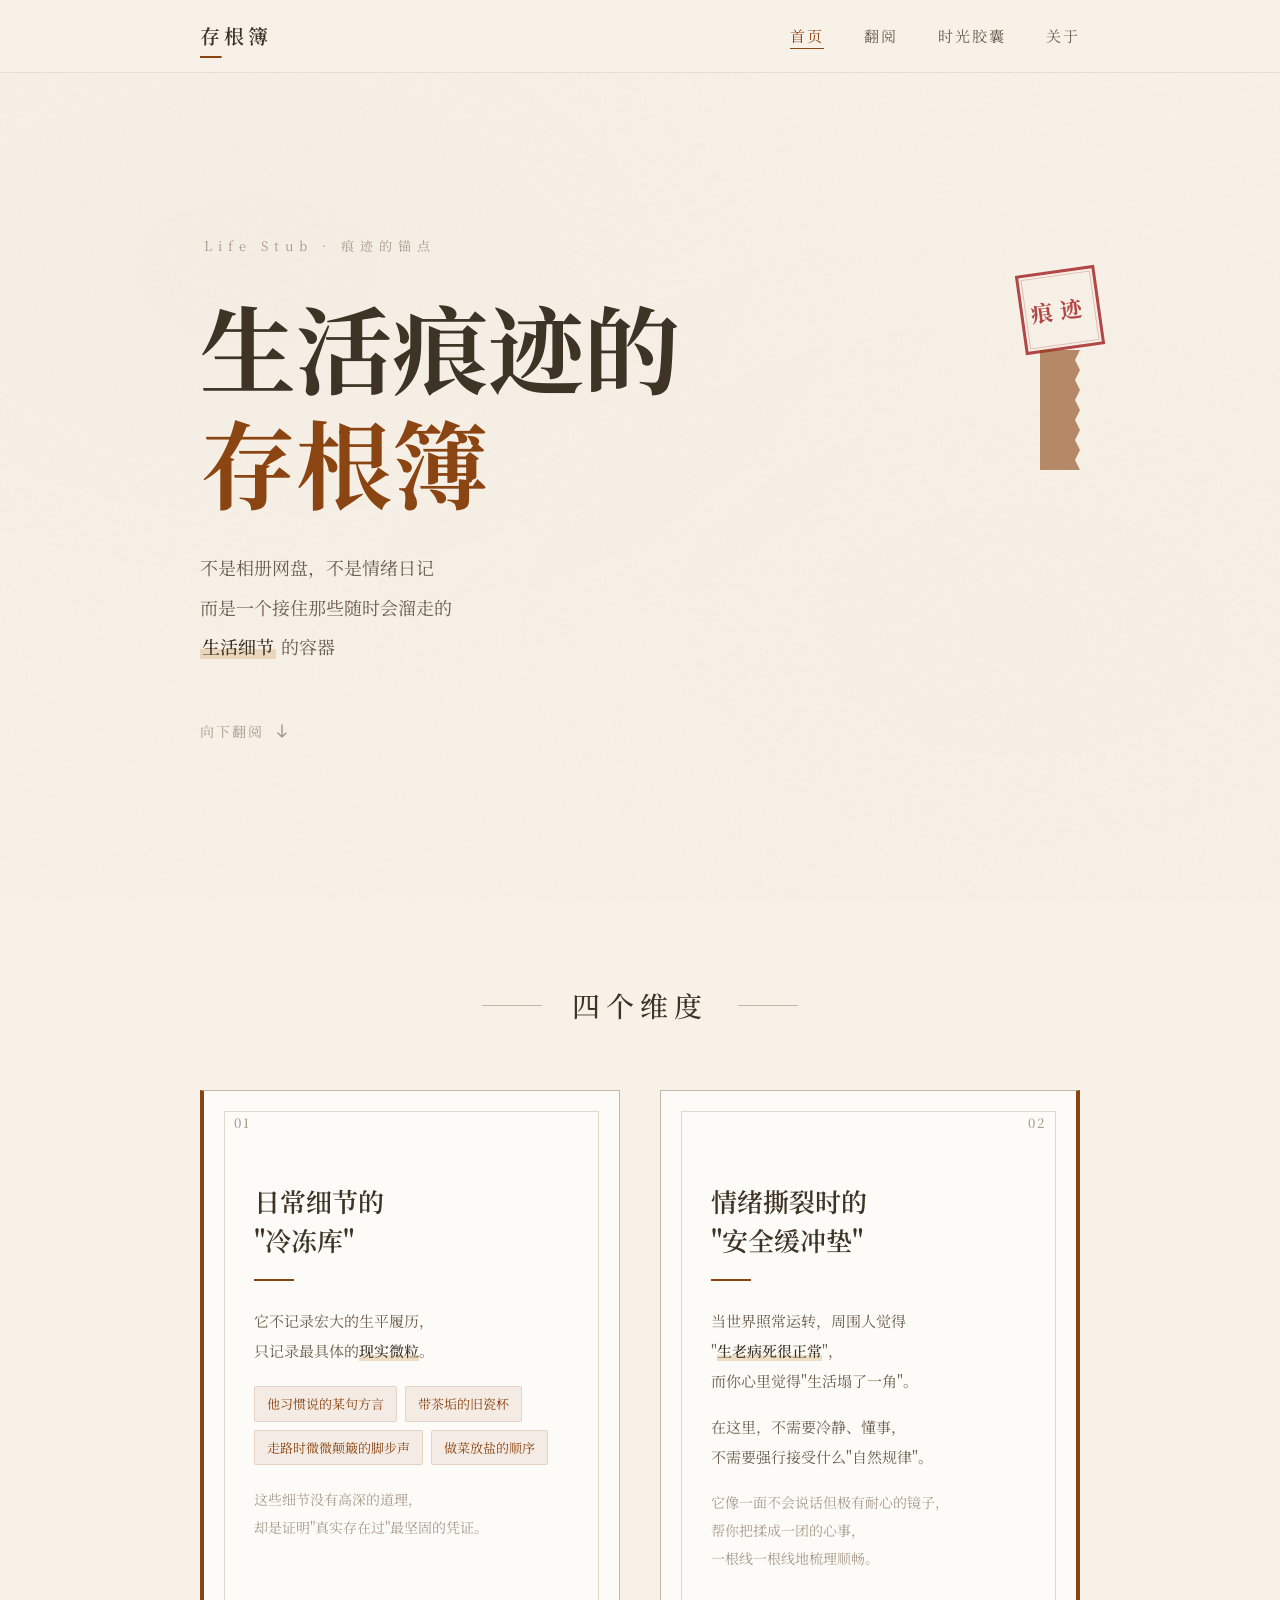
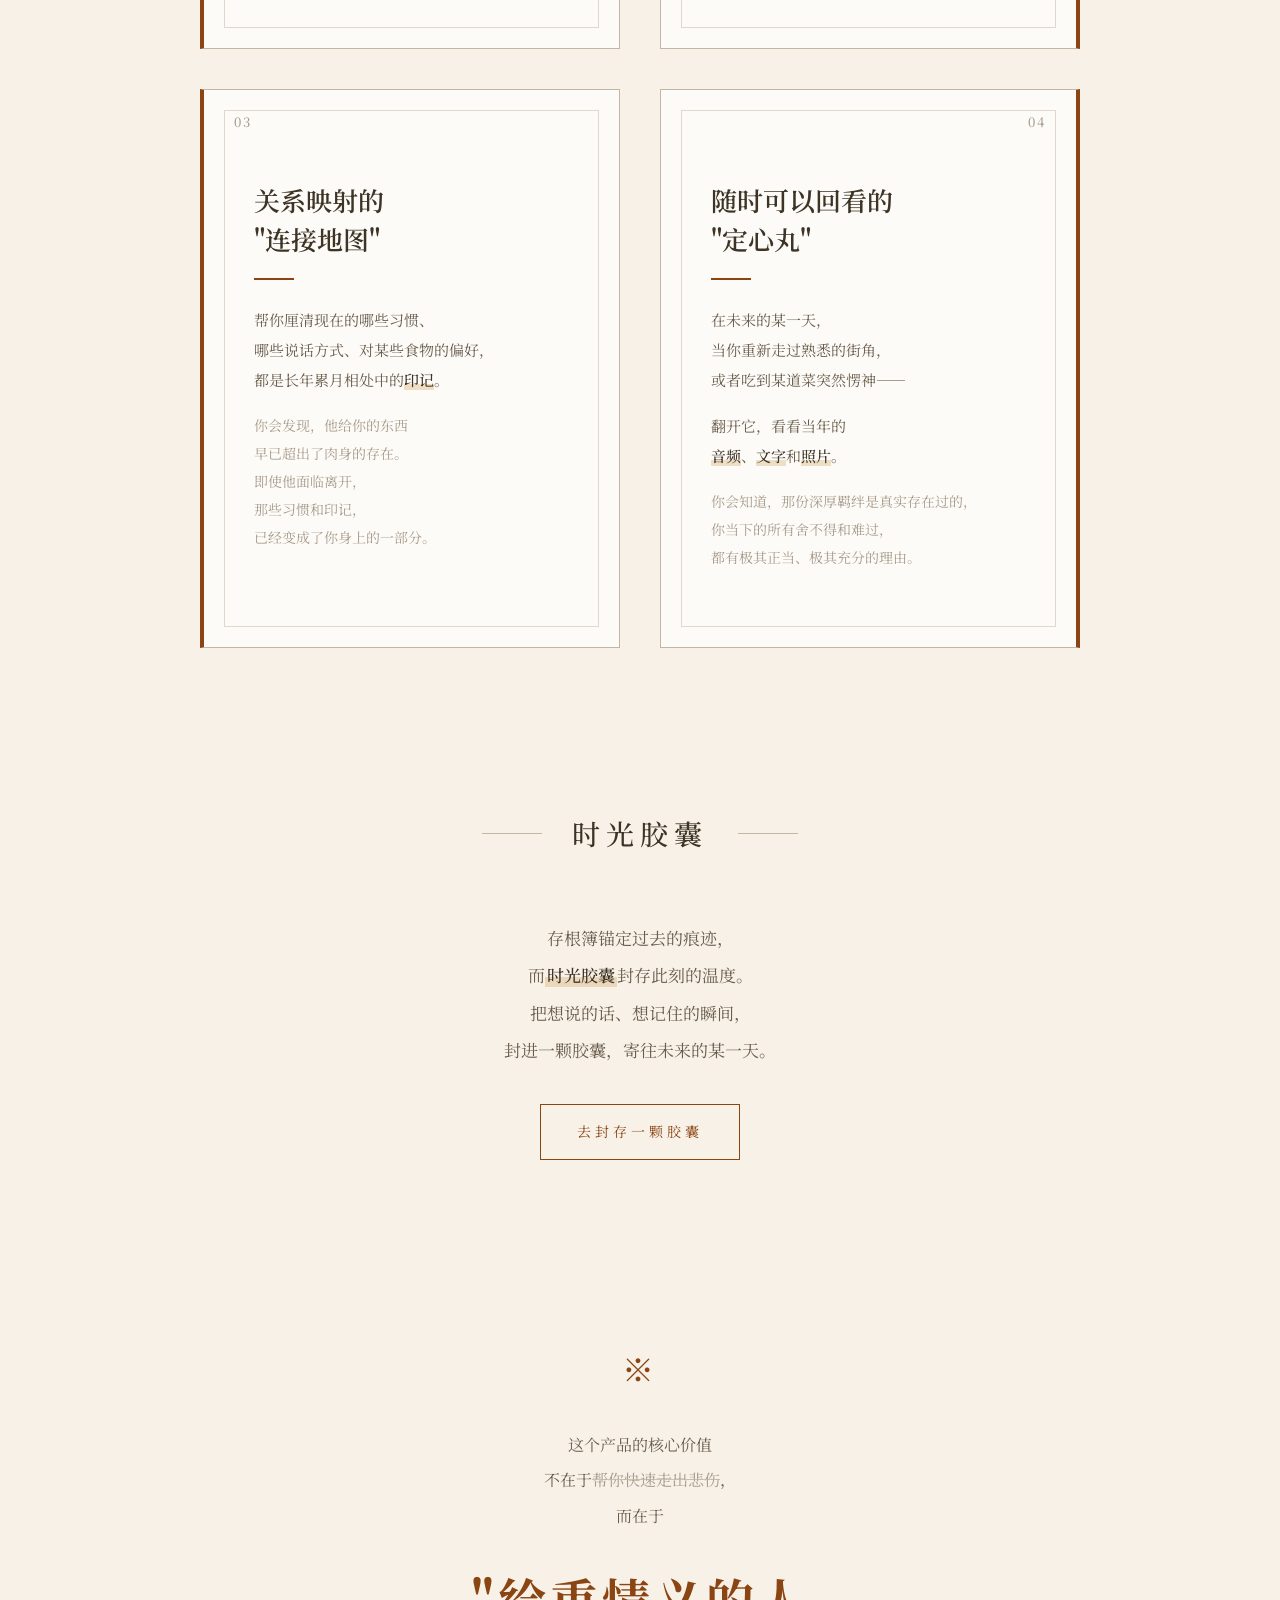
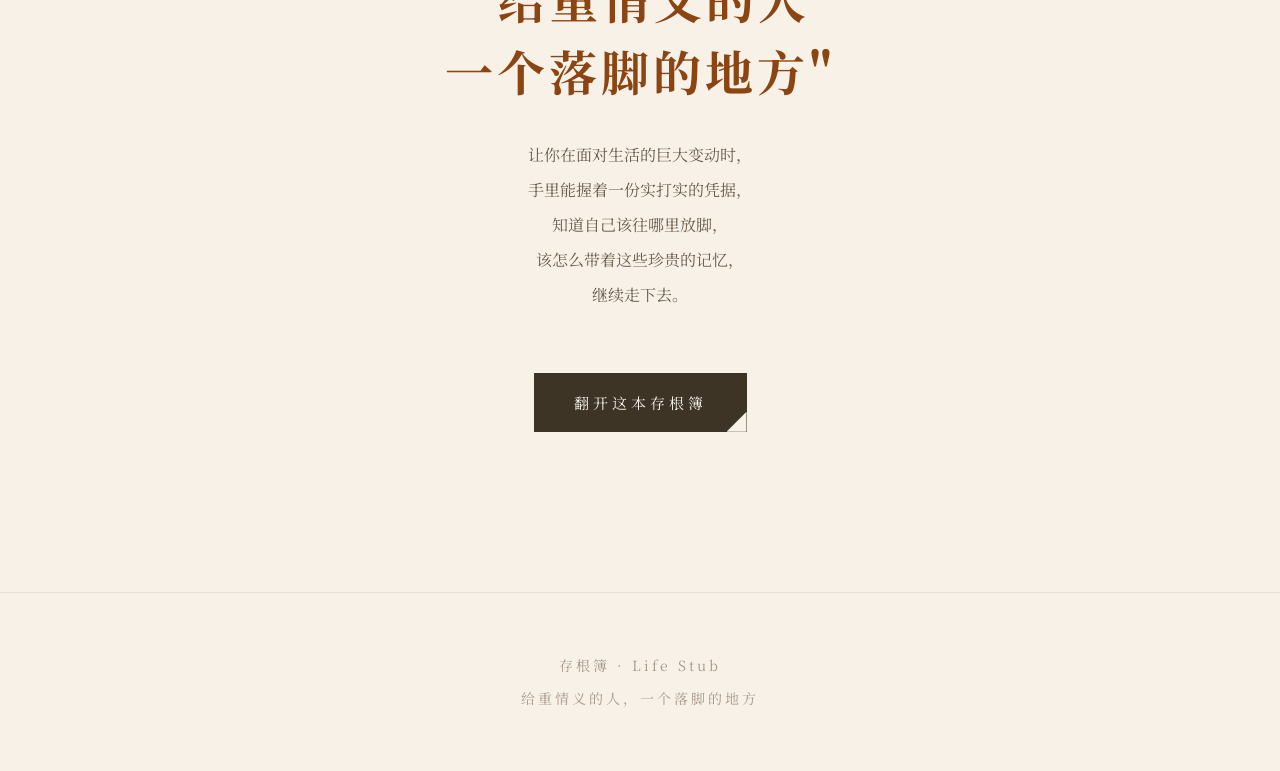
==== life-stub/index.html @ c017e2f2 "feat(v0.3): 新增时光胶囊子站 — 封存此刻，寄往未来" ====
<!DOCTYPE html>
<html lang="zh-CN">
<head>
<meta charset="UTF-8">
<meta name="viewport" content="width=device-width, initial-scale=1.0">
<title>生活存根簿 · 痕迹的锚点</title>
<link rel="stylesheet" href="style.css">
</head>
<body>
<div class="paper-texture"></div>

<nav class="nav">
  <div class="nav-inner">
    <a href="index.html" class="nav-logo">存根簿</a>
    <ul class="nav-links">
      <li><a href="index.html" class="active">首页</a></li>
      <li><a href="demo.html">翻阅</a></li>
      <li><a href="capsule/capsule.html">时光胶囊</a></li>
      <li><a href="about.html">关于</a></li>
    </ul>
  </div>
</nav>

<main class="main">
  <section class="hero">
    <div class="hero-content">
      <p class="hero-sub">Life Stub · 痕迹的锚点</p>
      <h1 class="hero-title">
        <span class="line">生活痕迹的</span>
        <span class="line accent">存根簿</span>
      </h1>
      <p class="hero-desc">
        不是相册网盘，不是情绪日记<br>
        而是一个接住那些随时会溜走的<br>
        <span class="highlight">生活细节</span> 的容器
      </p>
      <a href="#dimensions" class="hero-scroll">
        <span>向下翻阅</span>
        <svg width="20" height="20" viewBox="0 0 20 20" fill="none"><path d="M10 4v12m0 0l-4-4m4 4l4-4" stroke="currentColor" stroke-width="1.5" stroke-linecap="round" stroke-linejoin="round"/></svg>
      </a>
    </div>
    <div class="hero-decoration">
      <div class="stamp">痕迹</div>
      <div class="torn-edge"></div>
    </div>
  </section>

  <section id="dimensions" class="dimensions">
    <div class="section-header">
      <div class="section-line"></div>
      <h2 class="section-title">四个维度</h2>
      <div class="section-line"></div>
    </div>

    <div class="stub-book">
      <article class="stub-page page-left">
        <div class="page-number">01</div>
        <div class="page-content">
          <h3 class="page-title">日常细节的<br>"冷冻库"</h3>
          <div class="page-divider"></div>
          <p class="page-text">
            它不记录宏大的生平履历，<br>
            只记录最具体的<span class="underline">现实微粒</span>。
          </p>
          <div class="page-example">
            <span class="example-tag">他习惯说的某句方言</span>
            <span class="example-tag">带茶垢的旧瓷杯</span>
            <span class="example-tag">走路时微微颠簸的脚步声</span>
            <span class="example-tag">做菜放盐的顺序</span>
          </div>
          <p class="page-text small">
            这些细节没有高深的道理，<br>
            却是证明"真实存在过"最坚固的凭证。
          </p>
        </div>
      </article>

      <article class="stub-page page-right">
        <div class="page-number">02</div>
        <div class="page-content">
          <h3 class="page-title">情绪撕裂时的<br>"安全缓冲垫"</h3>
          <div class="page-divider"></div>
          <p class="page-text">
            当世界照常运转，周围人觉得<br>
            "<span class="underline">生老病死很正常</span>"，<br>
            而你心里觉得"生活塌了一角"。
          </p>
          <p class="page-text">
            在这里，不需要冷静、懂事，<br>
            不需要强行接受什么"自然规律"。
          </p>
          <p class="page-text small">
            它像一面不会说话但极有耐心的镜子，<br>
            帮你把揉成一团的心事，<br>
            一根线一根线地梳理顺畅。
          </p>
        </div>
      </article>

      <article class="stub-page page-left">
        <div class="page-number">03</div>
        <div class="page-content">
          <h3 class="page-title">关系映射的<br>"连接地图"</h3>
          <div class="page-divider"></div>
          <p class="page-text">
            帮你厘清现在的哪些习惯、<br>
            哪些说话方式、对某些食物的偏好，<br>
            都是长年累月相处中的<span class="underline">印记</span>。
          </p>
          <p class="page-text small">
            你会发现，他给你的东西<br>
            早已超出了肉身的存在。<br>
            即使他面临离开，<br>
            那些习惯和印记，<br>
            已经变成了你身上的一部分。
          </p>
        </div>
      </article>

      <article class="stub-page page-right">
        <div class="page-number">04</div>
        <div class="page-content">
          <h3 class="page-title">随时可以回看的<br>"定心丸"</h3>
          <div class="page-divider"></div>
          <p class="page-text">
            在未来的某一天，<br>
            当你重新走过熟悉的街角，<br>
            或者吃到某道菜突然愣神——
          </p>
          <p class="page-text">
            翻开它，看看当年的<br>
            <span class="underline">音频</span>、<span class="underline">文字</span>和<span class="underline">照片</span>。
          </p>
          <p class="page-text small">
            你会知道，那份深厚羁绊是真实存在过的，<br>
            你当下的所有舍不得和难过，<br>
            都有极其正当、极其充分的理由。
          </p>
        </div>
      </article>
    </div>
  </section>

  <section class="capsule-entry">
    <div class="capsule-entry-inner">
      <div class="section-header">
        <div class="section-line"></div>
        <h2 class="section-title">时光胶囊</h2>
        <div class="section-line"></div>
      </div>
      <p class="capsule-entry-text">
        存根簿锚定过去的痕迹，<br>
        而<span class="highlight">时光胶囊</span>封存此刻的温度。<br>
        把想说的话、想记住的瞬间，<br>
        封进一颗胶囊，寄往未来的某一天。
      </p>
      <a href="capsule/capsule.html" class="capsule-entry-btn">
        <span>去封存一颗胶囊</span>
        <div class="btn-fold"></div>
      </a>
    </div>
  </section>

  <section class="philosophy">
    <div class="philosophy-inner">
      <div class="philosophy-mark">※</div>
      <p class="philosophy-text">
        这个产品的核心价值<br>
        不在于<span class="strike">帮你快速走出悲伤</span>，<br>
        而在于
      </p>
      <h2 class="philosophy-title">"给重情义的人<br>一个落脚的地方"</h2>
      <p class="philosophy-text">
        让你在面对生活的巨大变动时，<br>
        手里能握着一份实打实的凭据，<br>
        知道自己该往哪里放脚，<br>
        该怎么带着这些珍贵的记忆，<br>
        继续走下去。
      </p>
      <a href="demo.html" class="enter-btn">
        <span>翻开这本存根簿</span>
        <div class="btn-fold"></div>
      </a>
    </div>
  </section>
</main>

<footer class="footer">
  <p>存根簿 · Life Stub</p>
  <p class="footer-sub">给重情义的人，一个落脚的地方</p>
</footer>

<script src="script.js"></script>
</body>
</html>
---- life-stub/style.css ----
@import url('https://fonts.googleapis.com/css2?family=Noto+Serif+SC:wght@300;400;500;600;700;900&family=Noto+Sans+SC:wght@300;400;500&display=swap');

:root {
  --paper: #F7F1E8;
  --paper-dark: #EDE4D3;
  --ink: #3D3426;
  --ink-light: #6B5D4D;
  --ink-faint: #A89B8C;
  --accent: #8B4513;
  --accent-light: #A0522D;
  --highlight: #D4A76A;
  --red-seal: #A52A2A;
  --line: #C4B6A4;
}

* {
  margin: 0;
  padding: 0;
  box-sizing: border-box;
}

html {
  scroll-behavior: smooth;
}

body {
  font-family: 'Noto Serif SC', 'Songti SC', 'SimSun', serif;
  background-color: var(--paper);
  color: var(--ink);
  line-height: 1.8;
  min-height: 100vh;
  overflow-x: hidden;
}

.paper-texture {
  position: fixed;
  top: 0;
  left: 0;
  width: 100%;
  height: 100%;
  pointer-events: none;
  z-index: 0;
  background-image:
    radial-gradient(ellipse at 20% 30%, rgba(139, 69, 19, 0.03) 0%, transparent 50%),
    radial-gradient(ellipse at 80% 70%, rgba(139, 69, 19, 0.02) 0%, transparent 50%),
    url("data:image/svg+xml,%3Csvg viewBox='0 0 200 200' xmlns='http://www.w3.org/2000/svg'%3E%3Cfilter id='noise'%3E%3CfeTurbulence type='fractalNoise' baseFrequency='0.9' numOctaves='4' stitchTiles='stitch'/%3E%3C/filter%3E%3Crect width='100%25' height='100%25' filter='url(%23noise)' opacity='0.04'/%3E%3C/svg%3E");
  opacity: 0.6;
}

.nav {
  position: fixed;
  top: 0;
  left: 0;
  right: 0;
  z-index: 100;
  background: rgba(247, 241, 232, 0.85);
  backdrop-filter: blur(10px);
  border-bottom: 1px solid rgba(196, 182, 164, 0.3);
}

.nav-inner {
  max-width: 960px;
  margin: 0 auto;
  padding: 18px 40px;
  display: flex;
  justify-content: space-between;
  align-items: center;
}

.nav-logo {
  font-family: 'Noto Serif SC', serif;
  font-size: 20px;
  font-weight: 600;
  color: var(--ink);
  text-decoration: none;
  letter-spacing: 4px;
  position: relative;
}

.nav-logo::after {
  content: '';
  position: absolute;
  bottom: -4px;
  left: 0;
  right: 0;
  height: 2px;
  background: var(--accent);
  transform: scaleX(0.3);
  transform-origin: left;
  transition: transform 0.3s ease;
}

.nav-logo:hover::after {
  transform: scaleX(1);
}

.nav-links {
  list-style: none;
  display: flex;
  gap: 40px;
}

.nav-links a {
  text-decoration: none;
  color: var(--ink-light);
  font-size: 15px;
  letter-spacing: 2px;
  padding-bottom: 2px;
  border-bottom: 1px solid transparent;
  transition: all 0.3s ease;
}

.nav-links a:hover,
.nav-links a.active {
  color: var(--accent);
  border-bottom-color: var(--accent);
}

.main {
  position: relative;
  z-index: 1;
  max-width: 960px;
  margin: 0 auto;
  padding: 0 40px;
}

.hero {
  min-height: 100vh;
  display: flex;
  flex-direction: column;
  justify-content: center;
  align-items: flex-start;
  padding-top: 80px;
  position: relative;
}

.hero-sub {
  font-size: 13px;
  letter-spacing: 6px;
  color: var(--ink-faint);
  margin-bottom: 30px;
  padding-left: 4px;
}

.hero-title {
  font-size: clamp(48px, 8vw, 96px);
  font-weight: 700;
  line-height: 1.2;
  margin-bottom: 30px;
}

.hero-title .line {
  display: block;
}

.hero-title .accent {
  color: var(--accent);
}

.hero-desc {
  font-size: 18px;
  line-height: 2.2;
  color: var(--ink-light);
  max-width: 500px;
  margin-bottom: 50px;
}

.highlight {
  background: linear-gradient(180deg, transparent 60%, rgba(212, 167, 106, 0.35) 60%);
  padding: 0 2px;
  color: var(--ink);
  font-weight: 500;
}

.hero-scroll {
  display: inline-flex;
  align-items: center;
  gap: 8px;
  text-decoration: none;
  color: var(--ink-faint);
  font-size: 14px;
  letter-spacing: 2px;
  transition: color 0.3s ease;
  animation: bounce 2.5s infinite;
}

.hero-scroll:hover {
  color: var(--accent);
}

@keyframes bounce {
  0%, 100% { transform: translateY(0); }
  50% { transform: translateY(6px); }
}

.hero-decoration {
  position: absolute;
  right: -20px;
  top: 30%;
  display: flex;
  flex-direction: column;
  align-items: center;
  gap: 0;
}

.stamp {
  width: 80px;
  height: 80px;
  border: 3px solid var(--red-seal);
  color: var(--red-seal);
  display: flex;
  align-items: center;
  justify-content: center;
  font-size: 22px;
  font-weight: 700;
  letter-spacing: 8px;
  transform: rotate(-8deg);
  font-family: 'Noto Serif SC', serif;
  opacity: 0.85;
  position: relative;
}

.stamp::before {
  content: '';
  position: absolute;
  inset: 2px;
  border: 1px solid var(--red-seal);
  opacity: 0.3;
}

.torn-edge {
  width: 40px;
  height: 120px;
  background: linear-gradient(to bottom, var(--accent) 0%, var(--accent) 100%);
  -webkit-mask: url("data:image/svg+xml,%3Csvg xmlns='http://www.w3.org/2000/svg' viewBox='0 0 40 120'%3E%3Cpath d='M0,0 L40,0 L35,10 L40,20 L35,30 L40,40 L35,50 L40,60 L35,70 L40,80 L35,90 L40,100 L35,110 L40,120 L0,120 Z'/%3E%3C/svg%3E") no-repeat;
  mask: url("data:image/svg+xml,%3Csvg xmlns='http://www.w3.org/2000/svg' viewBox='0 0 40 120'%3E%3Cpath d='M0,0 L40,0 L35,10 L40,20 L35,30 L40,40 L35,50 L40,60 L35,70 L40,80 L35,90 L40,100 L35,110 L40,120 L0,120 Z'/%3E%3C/svg%3E") no-repeat;
  opacity: 0.6;
}

.section-header {
  display: flex;
  align-items: center;
  justify-content: center;
  gap: 30px;
  margin-bottom: 60px;
}

.section-line {
  width: 60px;
  height: 1px;
  background: var(--line);
}

.section-title {
  font-size: 28px;
  font-weight: 500;
  letter-spacing: 6px;
  color: var(--ink);
}

.dimensions {
  padding: 80px 0;
}

.stub-book {
  display: grid;
  grid-template-columns: 1fr 1fr;
  gap: 40px;
}

.stub-page {
  position: relative;
  background: #FDFBF7;
  border: 1px solid var(--line);
  padding: 60px 50px;
  min-height: 420px;
  transition: transform 0.4s ease, box-shadow 0.4s ease;
}

.stub-page::before {
  content: '';
  position: absolute;
  top: 20px;
  left: 20px;
  right: 20px;
  bottom: 20px;
  border: 1px solid rgba(196, 182, 164, 0.5);
  pointer-events: none;
}

.stub-page:hover {
  transform: translateY(-4px);
  box-shadow: 0 20px 40px rgba(61, 52, 38, 0.08);
}

.page-left {
  border-left: 4px solid var(--accent);
}

.page-right {
  border-right: 4px solid var(--accent);
}

.page-number {
  position: absolute;
  top: 20px;
  font-size: 13px;
  color: var(--ink-faint);
  letter-spacing: 2px;
  font-weight: 500;
}

.page-left .page-number {
  left: 30px;
}

.page-right .page-number {
  right: 30px;
}

.page-content {
  padding-top: 30px;
}

.page-title {
  font-size: 26px;
  font-weight: 600;
  line-height: 1.5;
  margin-bottom: 20px;
  color: var(--ink);
}

.page-divider {
  width: 40px;
  height: 2px;
  background: var(--accent);
  margin-bottom: 25px;
}

.page-text {
  font-size: 15px;
  line-height: 2;
  color: var(--ink-light);
  margin-bottom: 16px;
}

.page-text.small {
  font-size: 14px;
  color: var(--ink-faint);
}

.underline {
  position: relative;
  color: var(--ink);
  font-weight: 500;
}

.underline::after {
  content: '';
  position: absolute;
  left: 0;
  right: 0;
  bottom: 0;
  height: 6px;
  background: rgba(212, 167, 106, 0.35);
  z-index: -1;
}

.page-example {
  display: flex;
  flex-wrap: wrap;
  gap: 8px;
  margin: 20px 0;
}

.example-tag {
  display: inline-block;
  padding: 5px 12px;
  background: rgba(139, 69, 19, 0.08);
  border: 1px solid rgba(139, 69, 19, 0.15);
  border-radius: 2px;
  font-size: 13px;
  color: var(--accent);
}

.philosophy {
  padding: 100px 0;
  text-align: center;
}

.philosophy-inner {
  max-width: 500px;
  margin: 0 auto;
}

.philosophy-mark {
  font-size: 32px;
  color: var(--accent);
  margin-bottom: 30px;
  letter-spacing: 4px;
}

.philosophy-text {
  font-size: 16px;
  line-height: 2.2;
  color: var(--ink-light);
  margin-bottom: 20px;
}

.strike {
  text-decoration: line-through;
  text-decoration-color: rgba(196, 182, 164, 0.8);
  color: var(--ink-faint);
}

.philosophy-title {
  font-size: clamp(32px, 5vw, 48px);
  font-weight: 700;
  color: var(--accent);
  line-height: 1.5;
  margin: 30px 0;
  letter-spacing: 4px;
}

.enter-btn {
  display: inline-block;
  margin-top: 40px;
  padding: 16px 40px;
  background: var(--ink);
  color: var(--paper);
  text-decoration: none;
  font-size: 15px;
  letter-spacing: 4px;
  position: relative;
  transition: all 0.3s ease;
}

.enter-btn:hover {
  background: var(--accent);
}

.btn-fold {
  position: absolute;
  bottom: 0;
  right: 0;
  width: 20px;
  height: 20px;
  background: var(--paper);
  clip-path: polygon(100% 100%, 0 100%, 100% 0);
}

.footer {
  text-align: center;
  padding: 60px 40px;
  border-top: 1px solid rgba(196, 182, 164, 0.3);
  margin-top: 60px;
}

.footer p {
  color: var(--ink-faint);
  font-size: 14px;
  letter-spacing: 3px;
}

.footer-sub {
  margin-top: 8px;
  font-size: 13px;
}

.reader {
  padding: 120px 0 80px;
}

.reader-header {
  text-align: center;
  margin-bottom: 50px;
}

.reader-title {
  font-size: 32px;
  font-weight: 600;
  letter-spacing: 6px;
  margin-bottom: 10px;
}

.reader-sub {
  color: var(--ink-faint);
  font-size: 14px;
  letter-spacing: 2px;
}

.reader-tabs {
  display: flex;
  justify-content: center;
  gap: 0;
  margin-bottom: 50px;
  border-bottom: 1px solid var(--line);
}

.tab {
  padding: 14px 28px;
  background: none;
  border: none;
  cursor: pointer;
  font-family: 'Noto Serif SC', serif;
  font-size: 15px;
  color: var(--ink-faint);
  letter-spacing: 2px;
  position: relative;
  transition: color 0.3s ease;
}

.tab::after {
  content: '';
  position: absolute;
  bottom: -1px;
  left: 10px;
  right: 10px;
  height: 2px;
  background: var(--accent);
  transform: scaleX(0);
  transition: transform 0.3s ease;
}

.tab:hover {
  color: var(--ink);
}

.tab.active {
  color: var(--accent);
  font-weight: 500;
}

.tab.active::after {
  transform: scaleX(1);
}

.reader-content {
  min-height: 500px;
}

.tab-panel {
  display: none;
  animation: fadeIn 0.6s ease;
}

.tab-panel.active {
  display: block;
}

@keyframes fadeIn {
  from { opacity: 0; transform: translateY(10px); }
  to { opacity: 1; transform: translateY(0); }
}

.entry {
  background: #FDFBF7;
  border-left: 3px solid var(--accent);
  padding: 30px 35px;
  margin-bottom: 24px;
  position: relative;
  transition: box-shadow 0.3s ease;
}

.entry:hover {
  box-shadow: 0 8px 24px rgba(61, 52, 38, 0.06);
}

.entry-date {
  font-size: 13px;
  color: var(--ink-faint);
  letter-spacing: 2px;
  margin-bottom: 14px;
  font-weight: 500;
}

.entry-body p {
  font-size: 15px;
  line-height: 2;
  color: var(--ink-light);
  margin-bottom: 8px;
}

.entry-tags {
  display: flex;
  gap: 6px;
  margin-top: 16px;
  flex-wrap: wrap;
}

.tag {
  display: inline-block;
  padding: 3px 10px;
  background: rgba(196, 182, 164, 0.3);
  border-radius: 2px;
  font-size: 12px;
  color: var(--ink-faint);
  letter-spacing: 1px;
}

.entry-emotion {
  border-left-color: var(--accent-light);
  background: linear-gradient(to right, rgba(212, 167, 106, 0.08), #FDFBF7);
}

.emotion-text {
  font-size: 16px !important;
  line-height: 2.2 !important;
  color: var(--ink) !important;
  font-weight: 300;
  letter-spacing: 0.5px;
}

.emotion-text:last-child {
  margin-bottom: 0 !important;
  color: var(--accent) !important;
  font-weight: 400;
}

.connection-map {
  max-width: 600px;
  margin: 0 auto;
}

.map-center {
  text-align: center;
  margin-bottom: 40px;
}

.map-node {
  display: inline-block;
  padding: 18px 36px;
  background: var(--ink);
  color: var(--paper);
  font-size: 22px;
  font-weight: 600;
  letter-spacing: 8px;
  position: relative;
}

.map-node::before,
.map-node::after {
  content: '';
  position: absolute;
  top: 50%;
  width: 60px;
  height: 1px;
  background: var(--line);
}

.map-node::before {
  right: 100%;
}

.map-node::after {
  left: 100%;
}

.map-links {
  display: flex;
  flex-direction: column;
  gap: 0;
  position: relative;
  padding-left: 40px;
}

.map-links::before {
  content: '';
  position: absolute;
  left: 18px;
  top: 0;
  bottom: 0;
  width: 1px;
  background: var(--line);
}

.link-item {
  position: relative;
  padding: 16px 20px;
  display: flex;
  flex-direction: column;
  gap: 4px;
  border-bottom: 1px dashed rgba(196, 182, 164, 0.5);
}

.link-item::before {
  content: '';
  position: absolute;
  left: -28px;
  top: 50%;
  transform: translateY(-50%);
  width: 10px;
  height: 10px;
  border-radius: 50%;
  background: var(--accent);
  opacity: 0.7;
}

.link-label {
  font-size: 15px;
  font-weight: 500;
  color: var(--ink);
  letter-spacing: 2px;
}

.link-desc {
  font-size: 13px;
  color: var(--ink-faint);
  line-height: 1.8;
}

.map-footnote {
  text-align: center;
  margin-top: 30px;
  font-size: 14px;
  color: var(--accent);
  font-weight: 500;
  letter-spacing: 3px;
}

.anchor-list {
  display: flex;
  flex-direction: column;
  gap: 20px;
  margin-bottom: 60px;
}

.anchor-item {
  display: flex;
  align-items: flex-start;
  gap: 20px;
  padding: 20px 24px;
  background: #FDFBF7;
  border: 1px solid rgba(196, 182, 164, 0.4);
  transition: all 0.3s ease;
}

.anchor-item:hover {
  border-color: var(--accent);
  transform: translateX(4px);
}

.anchor-icon {
  font-size: 28px;
  flex-shrink: 0;
  line-height: 1;
}

.anchor-info {
  flex: 1;
}

.anchor-title {
  font-size: 16px;
  font-weight: 500;
  color: var(--ink);
  margin-bottom: 6px;
}

.anchor-desc {
  font-size: 14px;
  color: var(--ink-light);
  line-height: 1.8;
  margin-bottom: 8px;
}

.anchor-meta {
  font-size: 12px;
  color: var(--ink-faint);
  letter-spacing: 1px;
}

.anchor-empty {
  text-align: center;
  padding: 50px 30px;
  background: linear-gradient(180deg, transparent, rgba(212, 167, 106, 0.1));
}

.anchor-empty p {
  font-size: 15px;
  color: var(--ink-light);
  line-height: 2;
  margin-bottom: 8px;
}

.anchor-empty-highlight {
  font-size: 20px !important;
  color: var(--accent) !important;
  font-weight: 500;
  margin-top: 16px !important;
  letter-spacing: 4px;
}

.about {
  padding: 120px 0 80px;
}

.about-header {
  display: flex;
  align-items: center;
  justify-content: center;
  gap: 30px;
  margin-bottom: 60px;
}

.about-title {
  font-size: 36px;
  font-weight: 600;
  letter-spacing: 8px;
}

.about-content {
  max-width: 640px;
  margin: 0 auto;
}

.about-block {
  margin-bottom: 60px;
}

.about-block-title {
  font-size: 22px;
  font-weight: 600;
  color: var(--ink);
  margin-bottom: 24px;
  padding-left: 16px;
  border-left: 3px solid var(--accent);
  letter-spacing: 3px;
}

.about-block-text {
  font-size: 16px;
  line-height: 2.2;
  color: var(--ink-light);
  margin-bottom: 16px;
}

.about-block-text.big {
  font-size: 20px;
  line-height: 2;
  color: var(--ink);
  font-weight: 400;
}

.about-list {
  list-style: none;
  padding-left: 0;
}

.about-list li {
  font-size: 15px;
  line-height: 2.4;
  color: var(--ink-light);
  padding: 10px 0;
  border-bottom: 1px dashed rgba(196, 182, 164, 0.5);
}

.about-list li:last-child {
  border-bottom: none;
}

.about-list li span {
  display: inline-block;
  width: 60px;
  color: var(--accent);
  font-weight: 500;
}

.quote-block {
  position: relative;
  padding: 50px 40px;
  background: #FDFBF7;
  border: 1px solid var(--line);
  text-align: center;
}

.quote-mark {
  font-size: 48px;
  color: var(--accent);
  opacity: 0.5;
  line-height: 1;
}

.quote-mark.open {
  text-align: left;
  margin-bottom: 10px;
}

.quote-mark.close {
  text-align: right;
  margin-top: 10px;
}

.quote-text {
  font-size: 17px;
  line-height: 2.2;
  color: var(--ink);
  font-weight: 300;
  letter-spacing: 0.5px;
}

.highlight.big {
  font-size: 24px;
  font-weight: 600;
}

@media (max-width: 768px) {
  .nav-inner {
    padding: 14px 20px;
  }

  .nav-links {
    gap: 20px;
  }

  .nav-links a {
    font-size: 13px;
    letter-spacing: 1px;
  }

  .main {
    padding: 0 24px;
  }

  .hero {
    padding-top: 60px;
  }

  .hero-decoration {
    display: none;
  }

  .stub-book {
    grid-template-columns: 1fr;
    gap: 24px;
  }

  .stub-page {
    padding: 40px 30px;
    min-height: auto;
  }

  .page-title {
    font-size: 22px;
  }

  .tab {
    padding: 12px 16px;
    font-size: 13px;
    letter-spacing: 1px;
  }

  .reader {
    padding: 100px 0 60px;
  }

  .about {
    padding: 100px 0 60px;
  }

  .about-title {
    font-size: 28px;
    letter-spacing: 4px;
  }

  .connection-map {
    padding: 0 10px;
  }

  .map-links {
    padding-left: 30px;
  }

  .enter-btn {
    padding: 14px 30px;
    font-size: 14px;
  }

  .stub-switcher {
    overflow-x: auto;
  }

  .switcher-list {
    flex-wrap: nowrap;
  }

  .modal {
    margin: 20px;
    max-height: 80vh;
  }
}

/* ── v0.2: 存根簿切换器 ── */
.stub-switcher {
  margin-bottom: 30px;
}

.switcher-list {
  display: flex;
  justify-content: center;
  align-items: center;
  gap: 8px;
  flex-wrap: wrap;
}

.switcher-item {
  padding: 8px 20px;
  background: none;
  border: 1px solid var(--line);
  font-family: 'Noto Serif SC', serif;
  font-size: 14px;
  color: var(--ink-light);
  cursor: pointer;
  letter-spacing: 2px;
  transition: all 0.3s ease;
}

.switcher-item:hover {
  border-color: var(--accent);
  color: var(--accent);
}

.switcher-item.active {
  background: var(--ink);
  color: var(--paper);
  border-color: var(--ink);
}

.switcher-add,
.switcher-manage {
  font-size: 13px;
  letter-spacing: 1px;
  border-style: dashed;
}

/* ── v0.2: 弹窗 ── */
.modal-overlay {
  position: fixed;
  inset: 0;
  background: rgba(61, 52, 38, 0.5);
  z-index: 200;
  display: none;
  align-items: center;
  justify-content: center;
}

.modal-overlay.open {
  display: flex;
}

.modal {
  background: var(--paper);
  border: 1px solid var(--line);
  max-width: 480px;
  width: 100%;
  max-height: 85vh;
  overflow-y: auto;
  position: relative;
}

.modal-header {
  display: flex;
  justify-content: space-between;
  align-items: center;
  padding: 24px 30px 16px;
  border-bottom: 1px solid rgba(196, 182, 164, 0.3);
}

.modal-title {
  font-size: 20px;
  font-weight: 600;
  letter-spacing: 3px;
  color: var(--ink);
}

.modal-close {
  background: none;
  border: none;
  font-size: 24px;
  color: var(--ink-faint);
  cursor: pointer;
  padding: 4px;
  line-height: 1;
  transition: color 0.3s;
}

.modal-close:hover {
  color: var(--ink);
}

.modal-body {
  padding: 24px 30px;
}

/* ── v0.2: 添加表单 ── */
.add-form label {
  display: block;
  margin-bottom: 16px;
  font-size: 14px;
  color: var(--ink-light);
  letter-spacing: 1px;
}

.add-form input,
.add-form textarea {
  display: block;
  width: 100%;
  margin-top: 6px;
  padding: 10px 14px;
  border: 1px solid var(--line);
  background: #FDFBF7;
  font-family: 'Noto Serif SC', serif;
  font-size: 15px;
  color: var(--ink);
  line-height: 1.8;
  resize: vertical;
}

.add-form input:focus,
.add-form textarea:focus {
  outline: none;
  border-color: var(--accent);
}

.add-submit {
  display: block;
  width: 100%;
  padding: 14px;
  background: var(--ink);
  color: var(--paper);
  border: none;
  font-family: 'Noto Serif SC', serif;
  font-size: 15px;
  letter-spacing: 4px;
  cursor: pointer;
  transition: background 0.3s;
  margin-top: 8px;
}

.add-submit:hover {
  background: var(--accent);
}

/* ── v0.2: FAB 浮动添加按钮 ── */
.fab {
  position: fixed;
  bottom: 40px;
  right: 40px;
  width: 52px;
  height: 52px;
  border-radius: 50%;
  background: var(--ink);
  color: var(--paper);
  border: none;
  font-size: 28px;
  cursor: pointer;
  z-index: 50;
  box-shadow: 0 4px 16px rgba(61, 52, 38, 0.2);
  transition: transform 0.3s ease, background 0.3s ease;
  line-height: 1;
}

.fab:hover {
  transform: scale(1.1);
  background: var(--accent);
}

/* ── v0.2: 条目删除按钮 ── */
.entry-del {
  position: absolute;
  top: 8px;
  right: 10px;
  background: none;
  border: none;
  color: var(--ink-faint);
  cursor: pointer;
  font-size: 16px;
  opacity: 0;
  transition: opacity 0.3s, color 0.3s;
  padding: 2px 6px;
}

.entry:hover .entry-del,
.anchor-item:hover .entry-del,
.link-item:hover .entry-del {
  opacity: 1;
}

.entry-del:hover {
  color: var(--red-seal);
}

.link-item {
  position: relative;
}

/* ── v0.2: 空提示 ── */
.empty-hint {
  text-align: center;
  padding: 60px 20px;
  color: var(--ink-faint);
  font-size: 15px;
  letter-spacing: 2px;
  line-height: 2;
}

/* ── v0.2: 存根簿管理 ── */
.stub-manager {
  padding: 0;
}

.stub-mgr-row {
  display: flex;
  align-items: center;
  gap: 12px;
  padding: 14px 0;
  border-bottom: 1px dashed rgba(196, 182, 164, 0.5);
}

.stub-mgr-row:last-child {
  border-bottom: none;
}

.stub-mgr-name {
  flex: 1;
  font-size: 16px;
  color: var(--ink);
  letter-spacing: 2px;
}

.stub-mgr-rename,
.stub-mgr-del,
.stub-mgr-reset {
  padding: 6px 14px;
  background: none;
  border: 1px solid var(--line);
  font-family: 'Noto Serif SC', serif;
  font-size: 13px;
  color: var(--ink-light);
  cursor: pointer;
  letter-spacing: 1px;
  transition: all 0.3s;
}

.stub-mgr-rename:hover {
  border-color: var(--accent);
  color: var(--accent);
}

.stub-mgr-del:hover {
  border-color: var(--red-seal);
  color: var(--red-seal);
}

.stub-mgr-reset {
  margin-top: 10px;
  border-style: dashed;
}

.stub-mgr-reset:hover {
  border-color: var(--red-seal);
  color: var(--red-seal);
}

/* ── 时光胶囊入口 ── */
.capsule-entry {
  padding: 80px 0;
  text-align: center;
}

.capsule-entry-inner {
  max-width: 560px;
  margin: 0 auto;
}

.capsule-entry-text {
  font-size: 17px;
  line-height: 2.2;
  color: var(--ink-light);
  margin-bottom: 36px;
}

.capsule-entry-btn {
  display: inline-block;
  padding: 14px 36px;
  background: none;
  color: var(--accent);
  border: 1px solid var(--accent);
  text-decoration: none;
  font-family: 'Noto Serif SC', serif;
  font-size: 14px;
  letter-spacing: 4px;
  position: relative;
  transition: all 0.3s ease;
}

.capsule-entry-btn:hover {
  background: var(--accent);
  color: var(--paper);
}
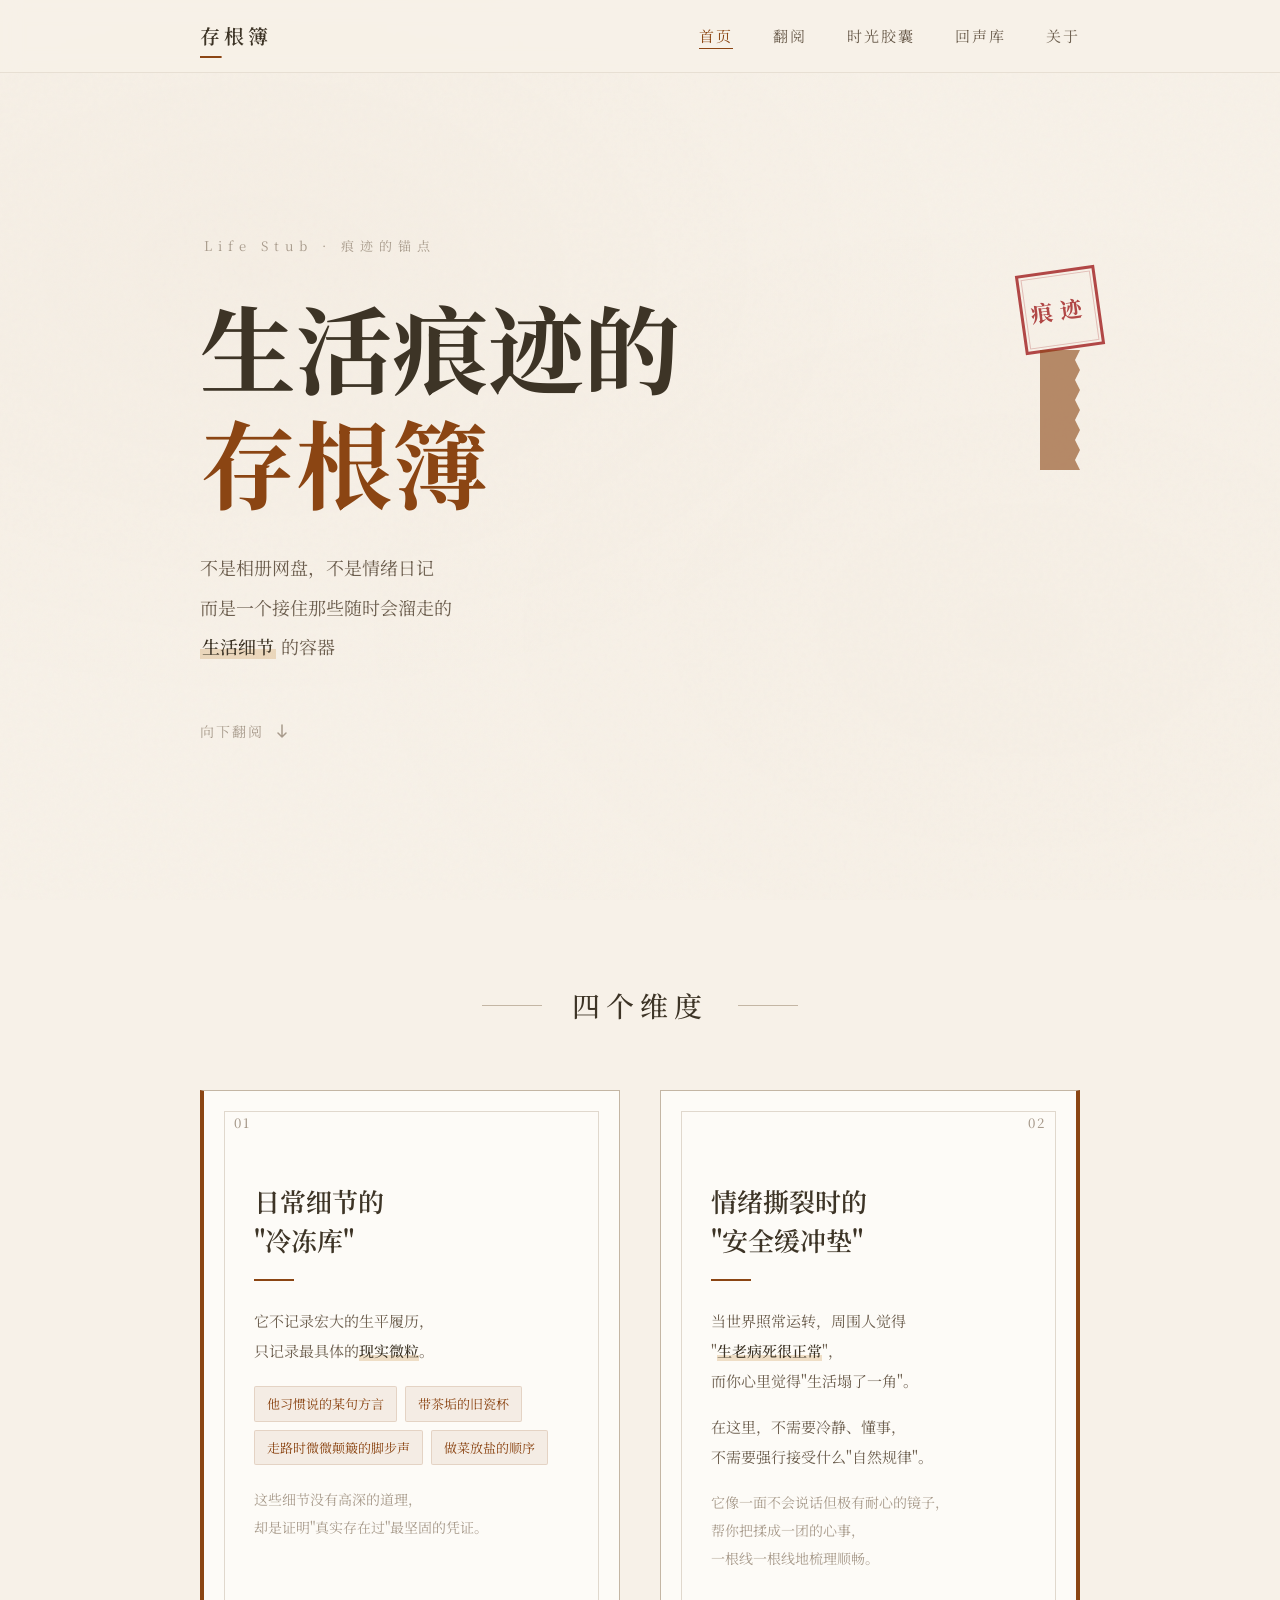
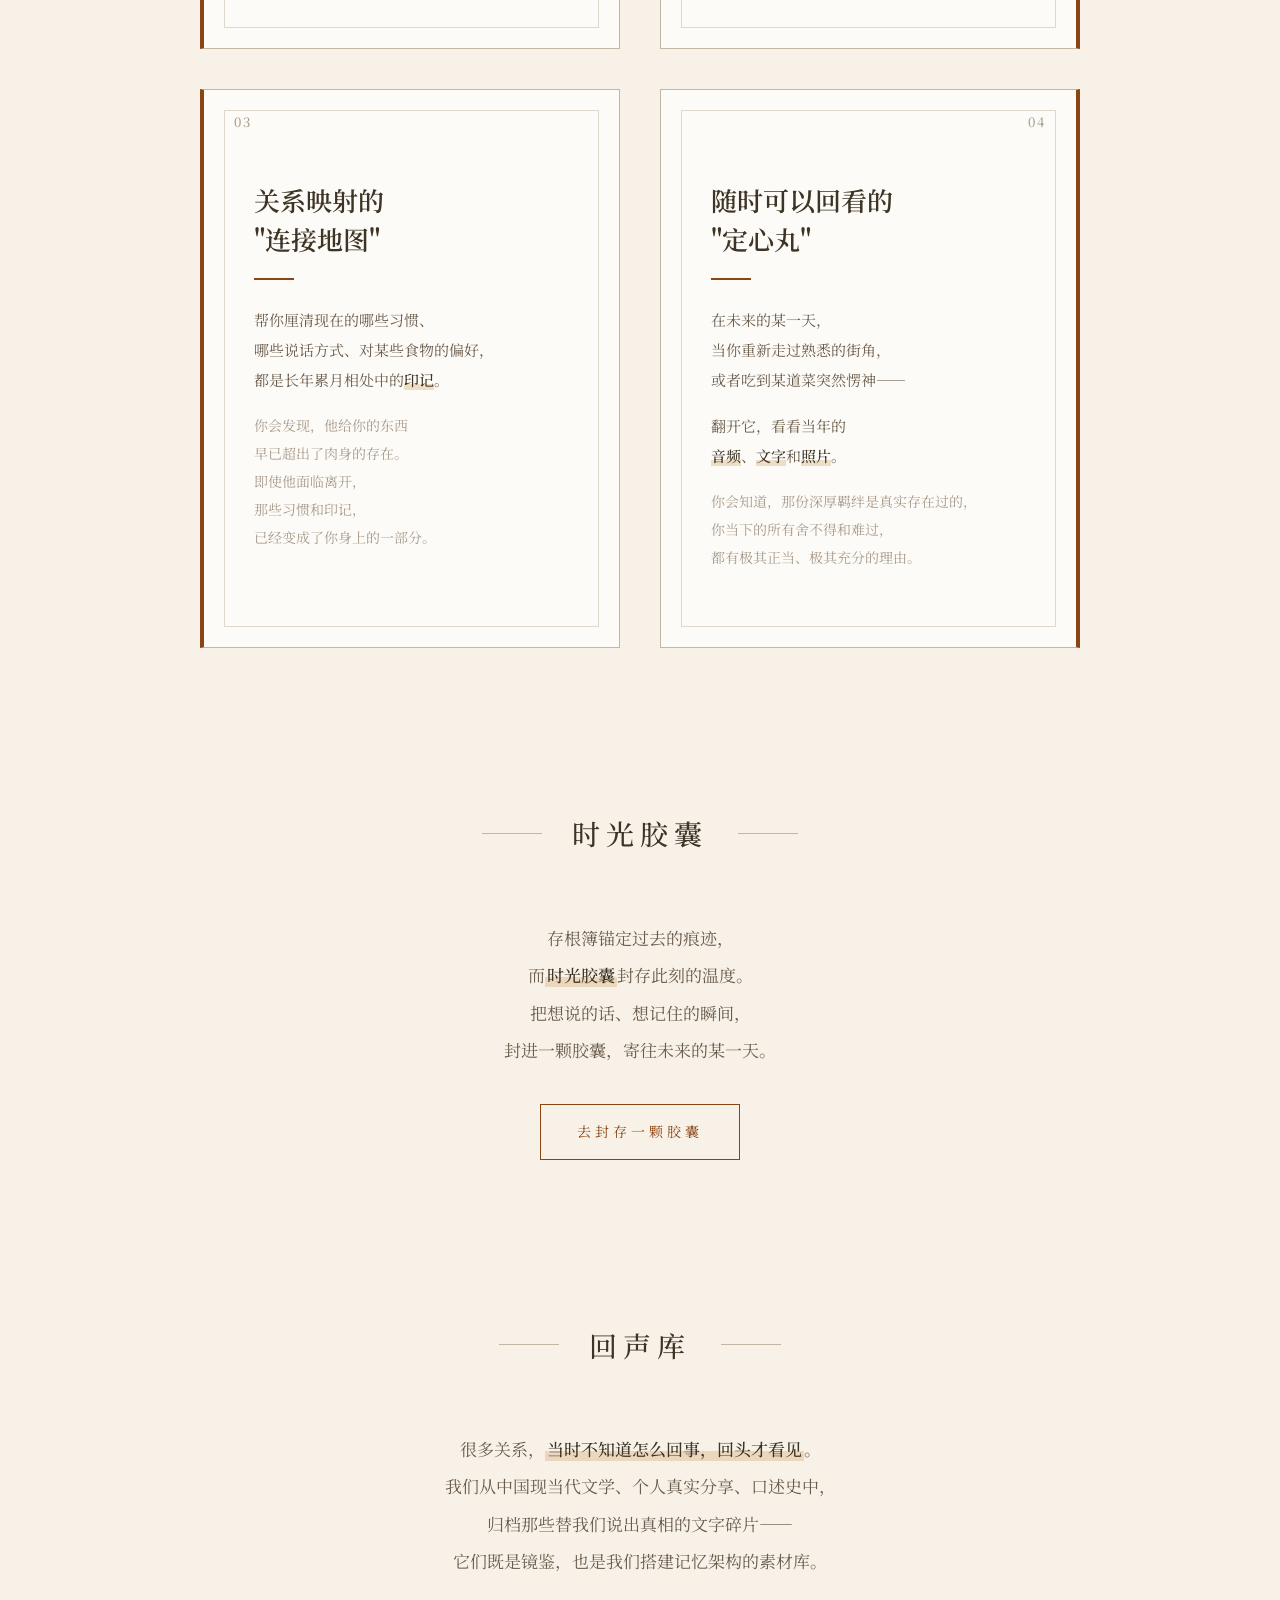
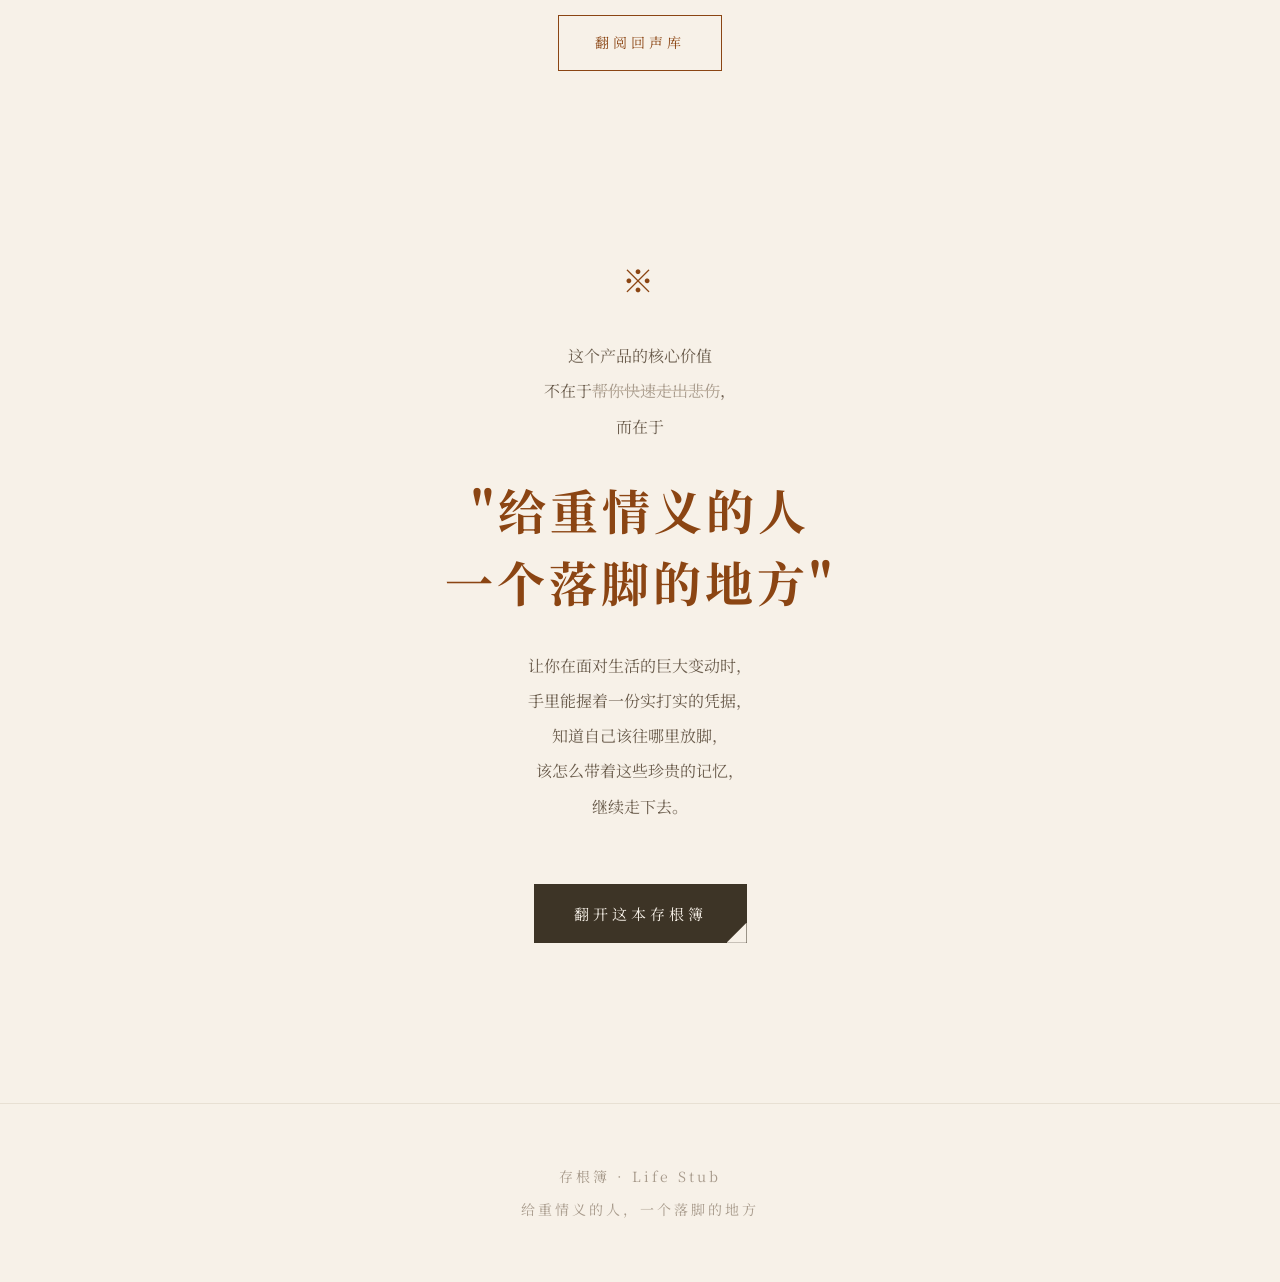
==== commit 49560186: "feat(v0.4): 新增回声库子站 — 归档替我们说出真相的文字 第三个子产品上线，与存根簿、时光胶囊并列。 归档中国现当代文学、个人真实分享、口述史三大来源的 15 条初始内容， 每条严格标注作" ====
--- a/life-stub/index.html
+++ b/life-stub/index.html
@@ -16,6 +16,7 @@
       <li><a href="index.html" class="active">首页</a></li>
       <li><a href="demo.html">翻阅</a></li>
       <li><a href="capsule/capsule.html">时光胶囊</a></li>
+      <li><a href="echo/echo.html">回声库</a></li>
       <li><a href="about.html">关于</a></li>
     </ul>
   </div>
@@ -161,6 +162,26 @@
     </div>
   </section>
 
+  <section class="capsule-entry echo-entry">
+    <div class="capsule-entry-inner">
+      <div class="section-header">
+        <div class="section-line"></div>
+        <h2 class="section-title">回声库</h2>
+        <div class="section-line"></div>
+      </div>
+      <p class="capsule-entry-text">
+        很多关系，<span class="highlight">当时不知道怎么回事，回头才看见</span>。<br>
+        我们从中国现当代文学、个人真实分享、口述史中，<br>
+        归档那些替我们说出真相的文字碎片——<br>
+        它们既是镜鉴，也是我们搭建记忆架构的素材库。
+      </p>
+      <a href="echo/echo.html" class="capsule-entry-btn">
+        <span>翻阅回声库</span>
+        <div class="btn-fold"></div>
+      </a>
+    </div>
+  </section>
+
   <section class="philosophy">
     <div class="philosophy-inner">
       <div class="philosophy-mark">※</div>
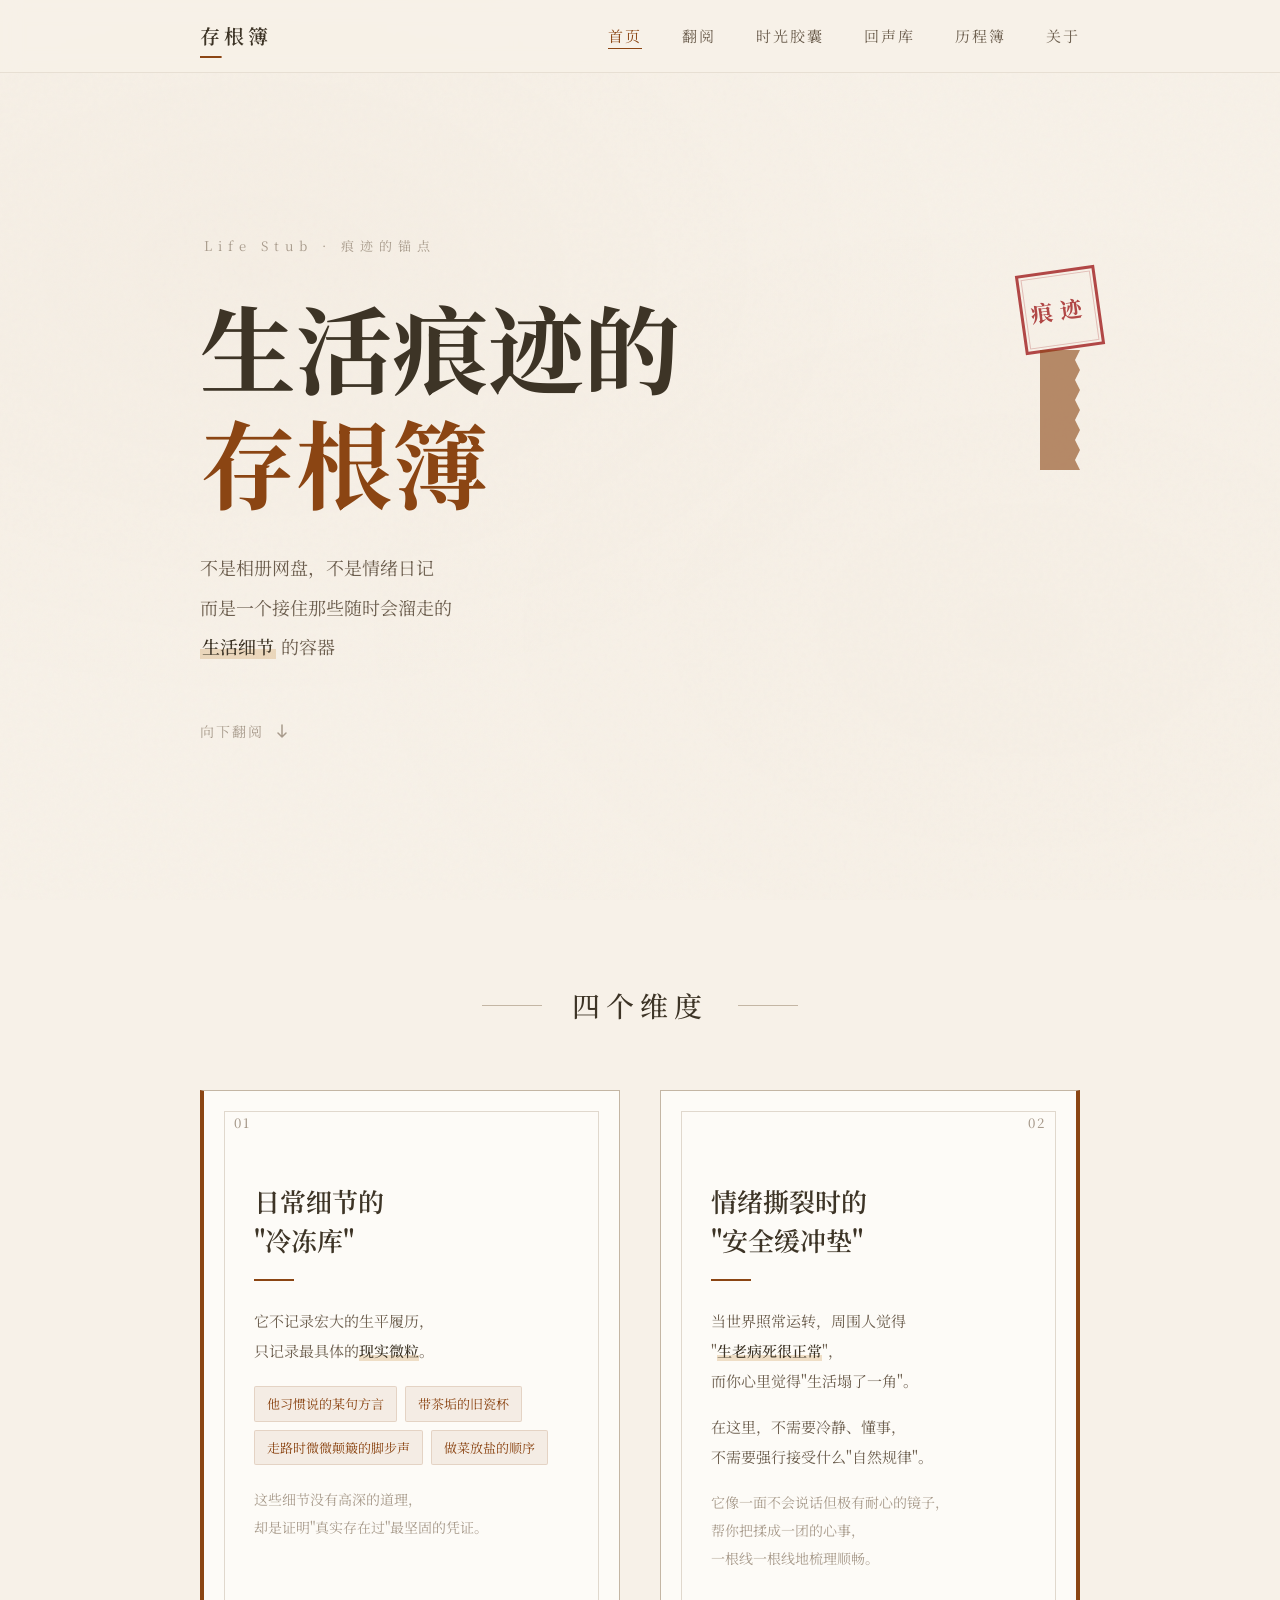
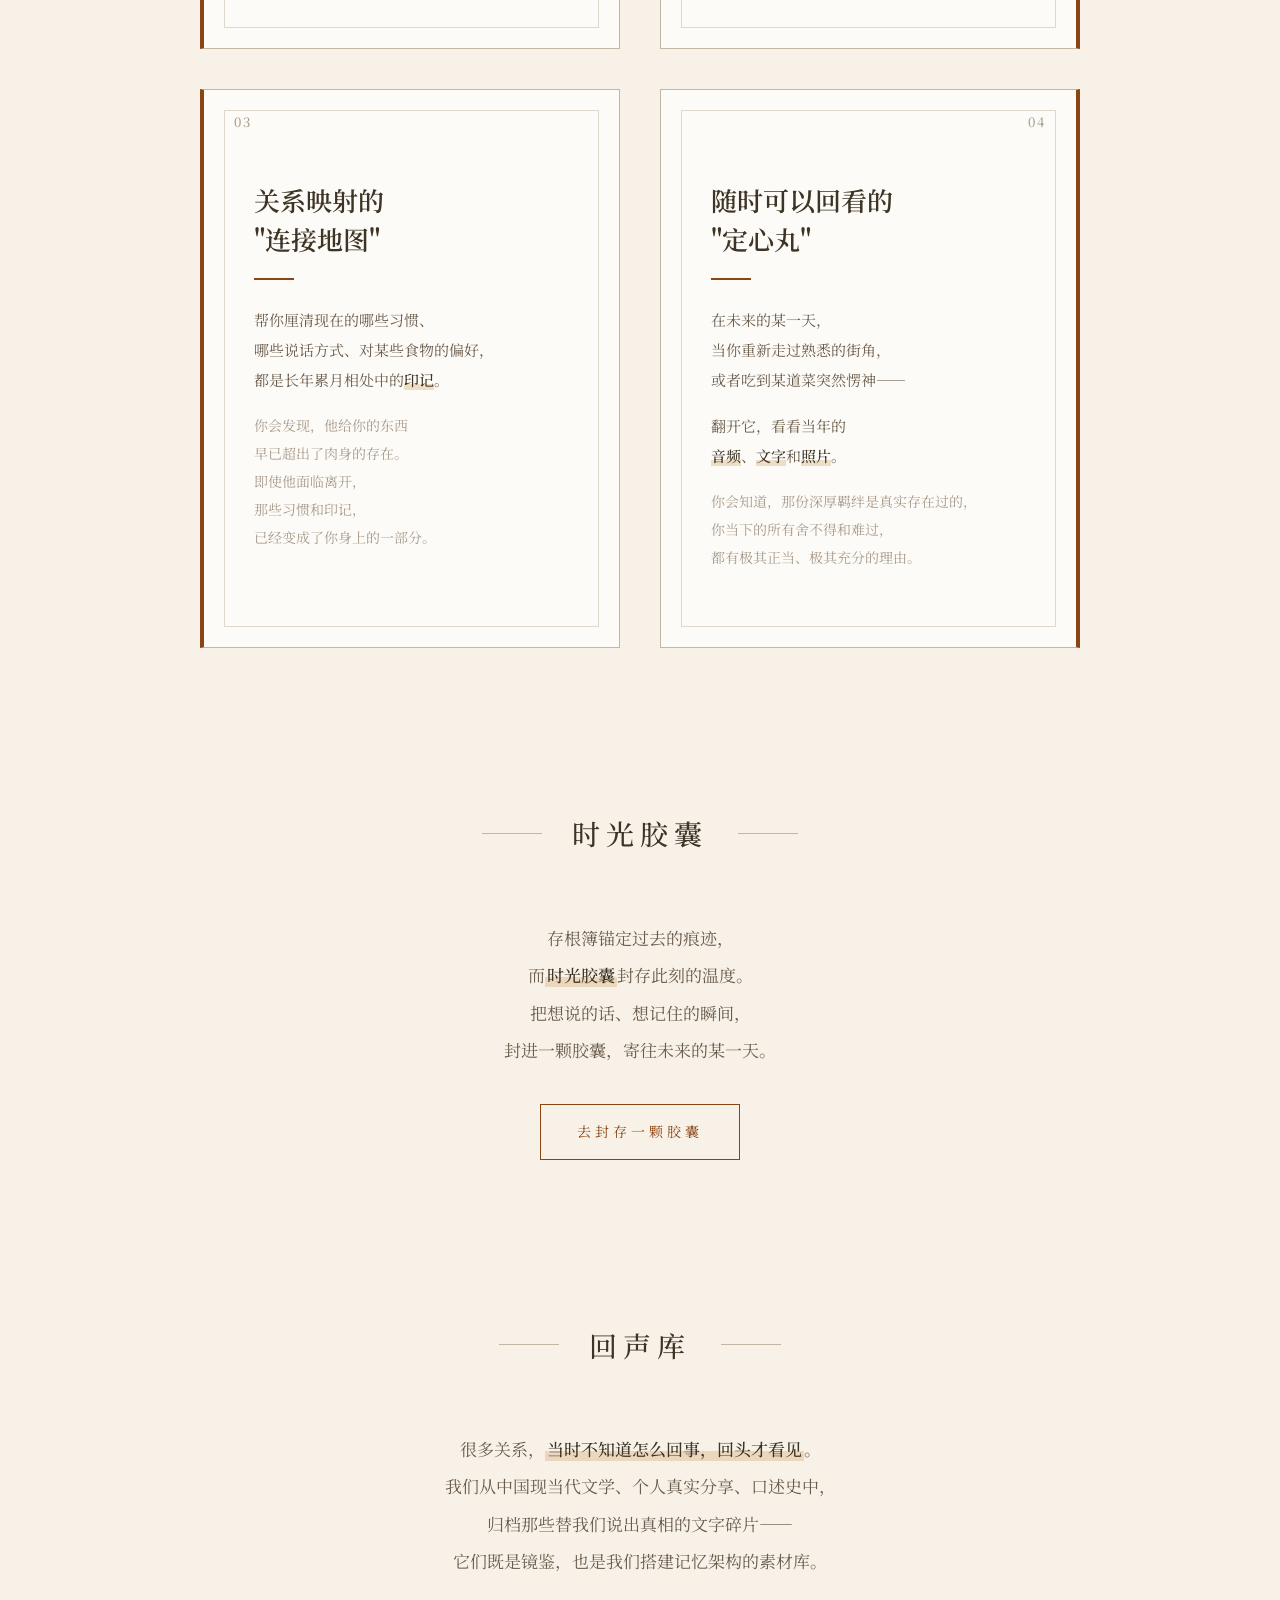
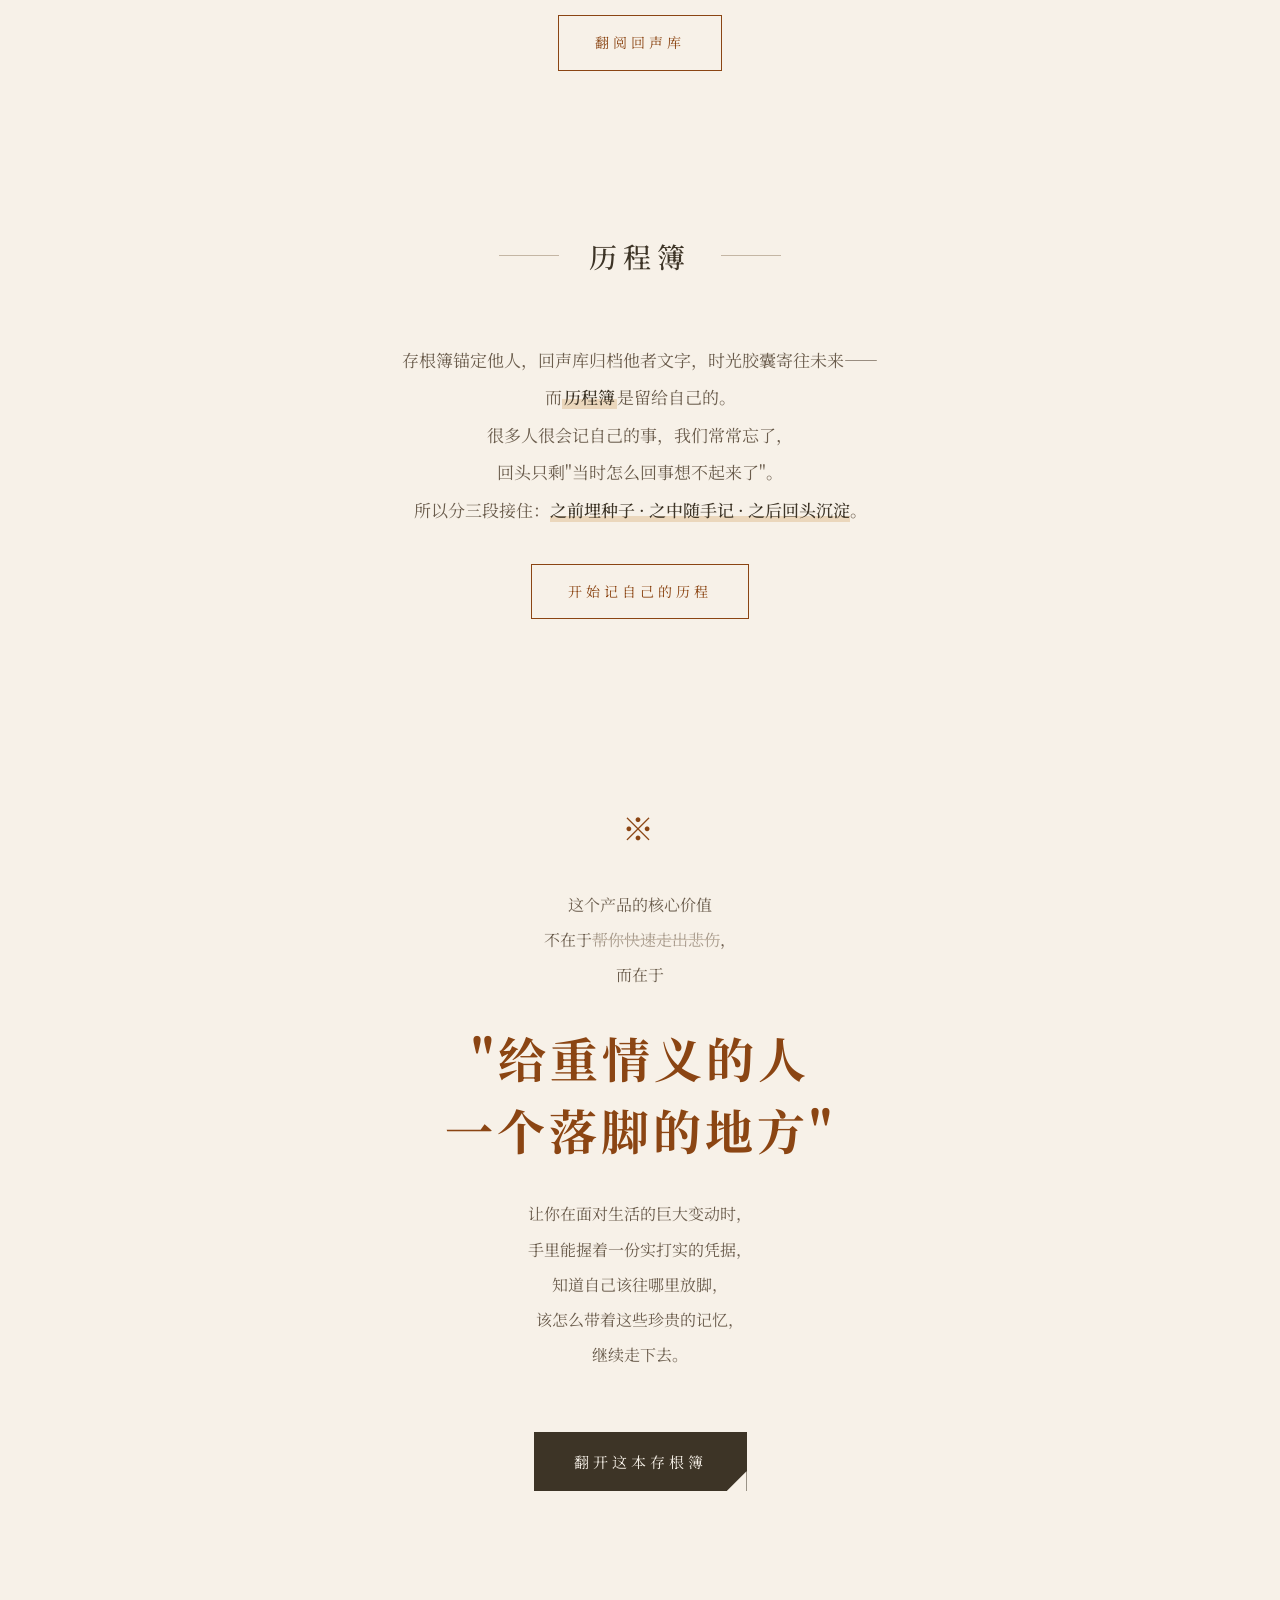
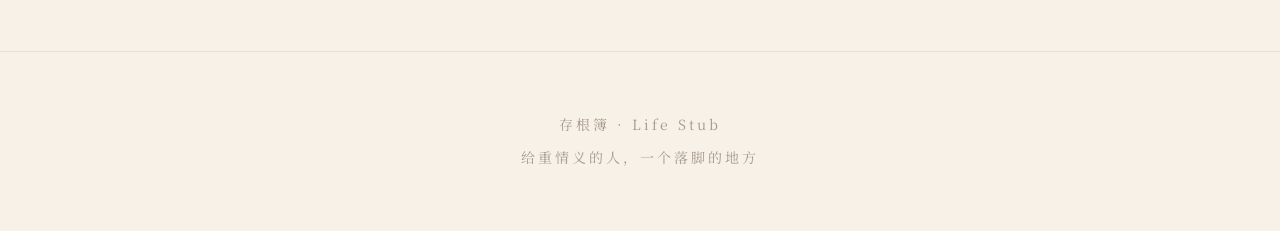
==== commit 7e7c1273: "feat(v0.5): 新增历程簿子站 + 回声库扩充至32条 历程簿：第四个子产品，记录自己的当下，不让自己的事也溜走。 三段式结构对应"之前/之中/之后留住"： - 待记（之前）：事前埋种子 - " ====
--- a/life-stub/index.html
+++ b/life-stub/index.html
@@ -17,6 +17,7 @@
       <li><a href="demo.html">翻阅</a></li>
       <li><a href="capsule/capsule.html">时光胶囊</a></li>
       <li><a href="echo/echo.html">回声库</a></li>
+      <li><a href="journey/journey.html">历程簿</a></li>
       <li><a href="about.html">关于</a></li>
     </ul>
   </div>
@@ -182,6 +183,27 @@
     </div>
   </section>
 
+  <section class="capsule-entry journey-entry">
+    <div class="capsule-entry-inner">
+      <div class="section-header">
+        <div class="section-line"></div>
+        <h2 class="section-title">历程簿</h2>
+        <div class="section-line"></div>
+      </div>
+      <p class="capsule-entry-text">
+        存根簿锚定他人，回声库归档他者文字，时光胶囊寄往未来——<br>
+        而<span class="highlight">历程簿</span>是留给自己的。<br>
+        很多人很会记自己的事，我们常常忘了，<br>
+        回头只剩"当时怎么回事想不起来了"。<br>
+        所以分三段接住：<span class="underline">之前埋种子 · 之中随手记 · 之后回头沉淀</span>。
+      </p>
+      <a href="journey/journey.html" class="capsule-entry-btn">
+        <span>开始记自己的历程</span>
+        <div class="btn-fold"></div>
+      </a>
+    </div>
+  </section>
+
   <section class="philosophy">
     <div class="philosophy-inner">
       <div class="philosophy-mark">※</div>
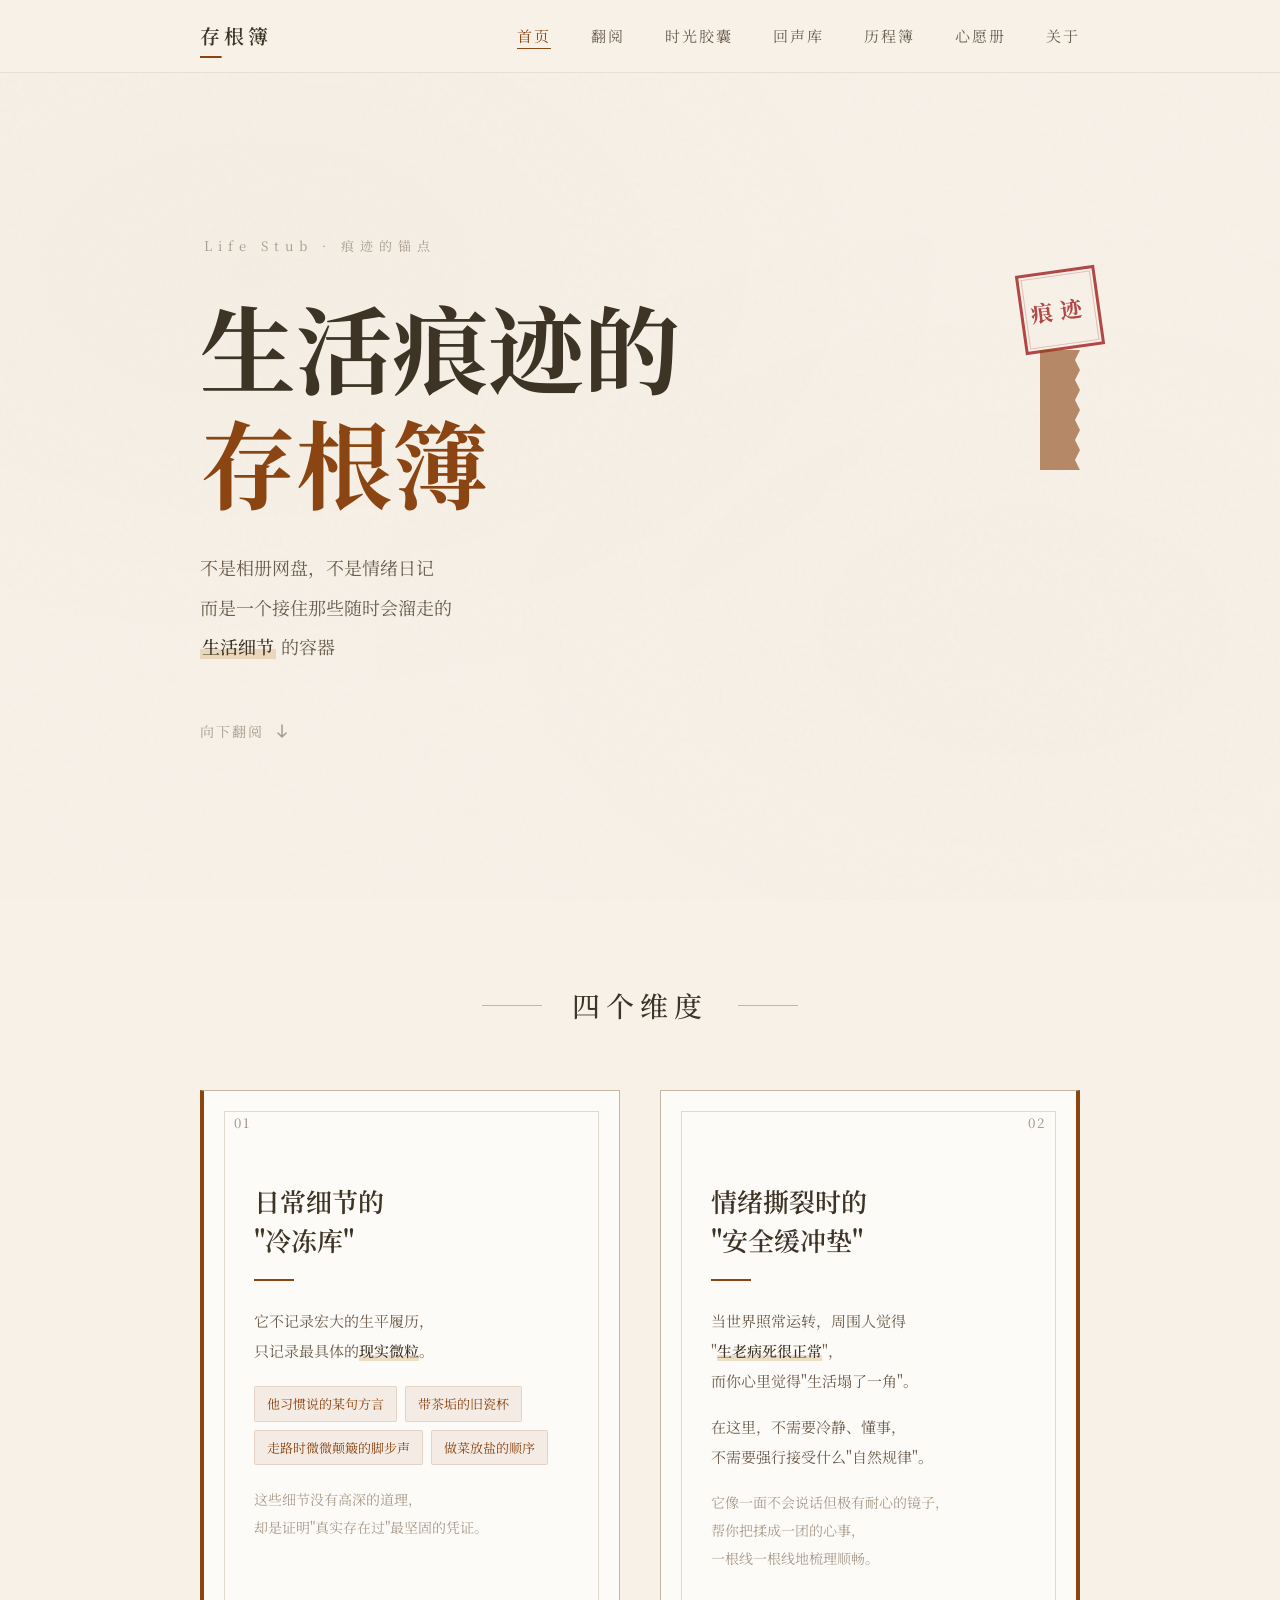
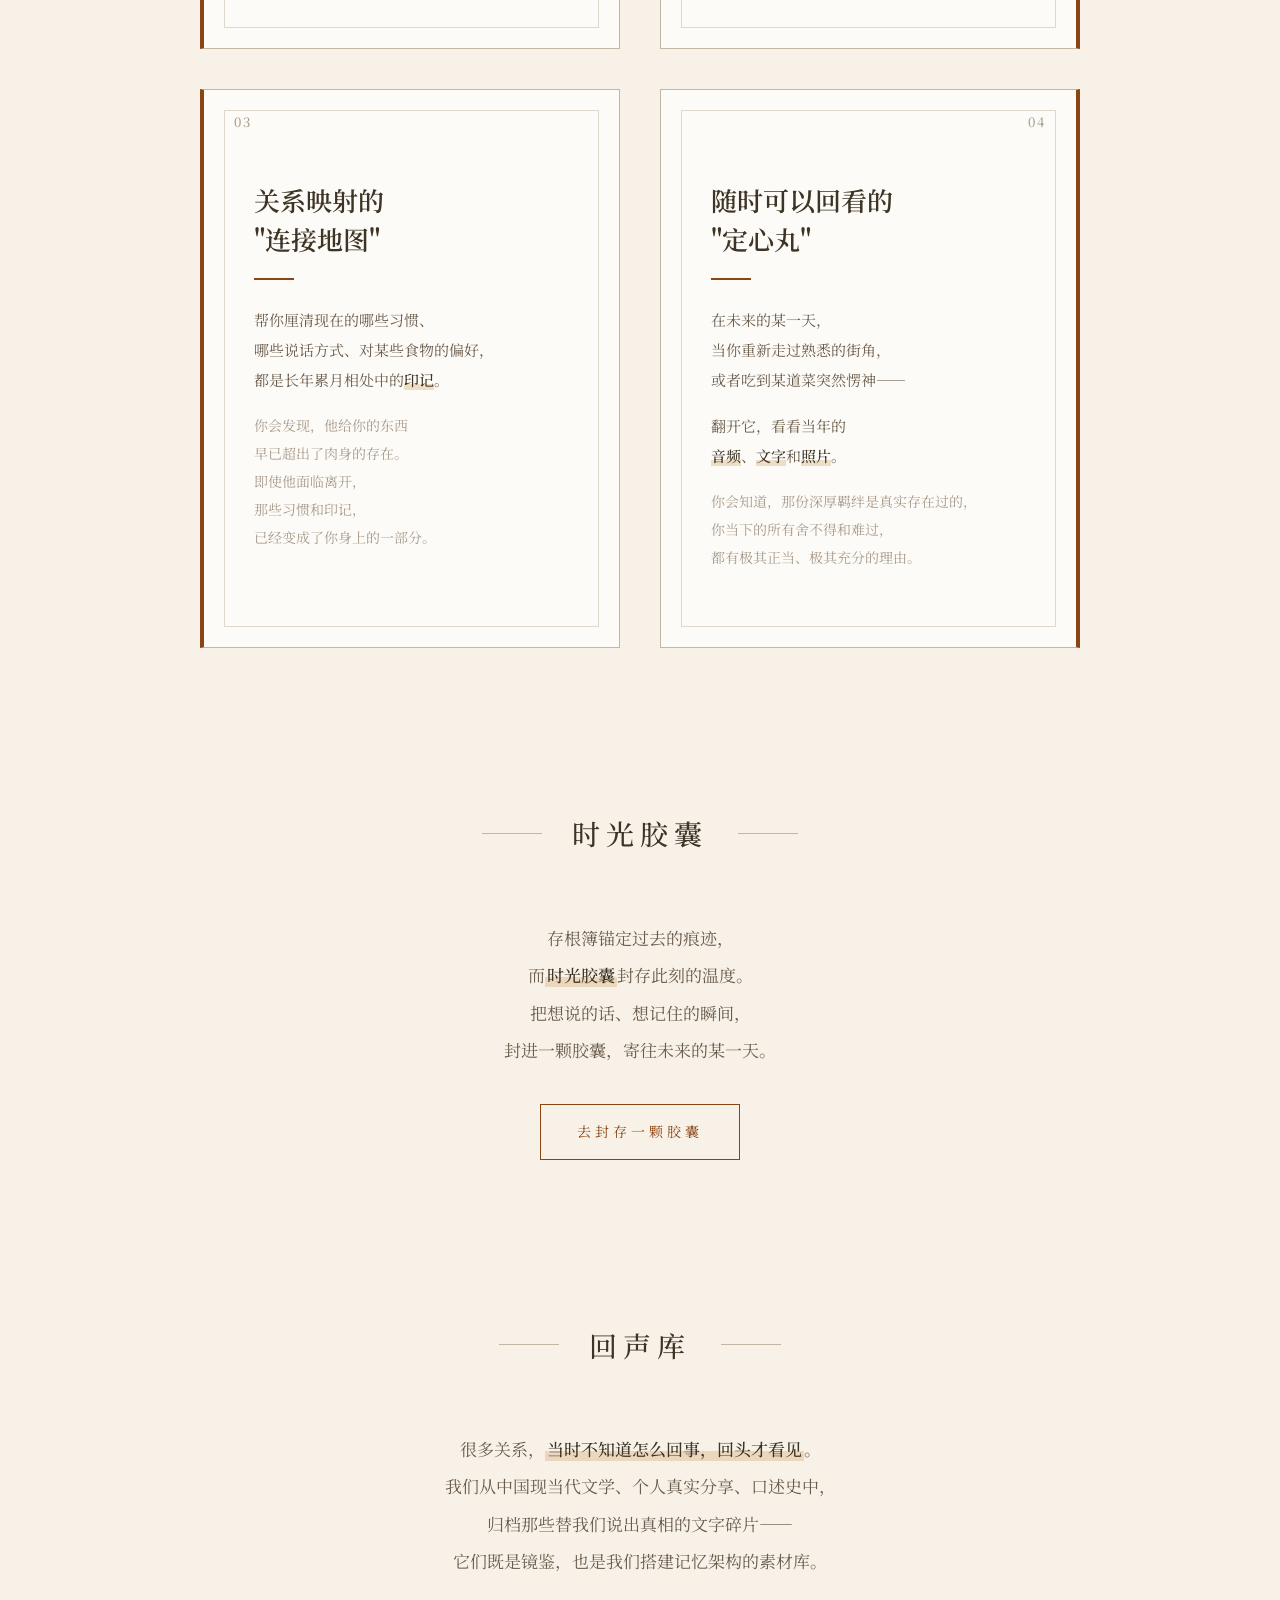
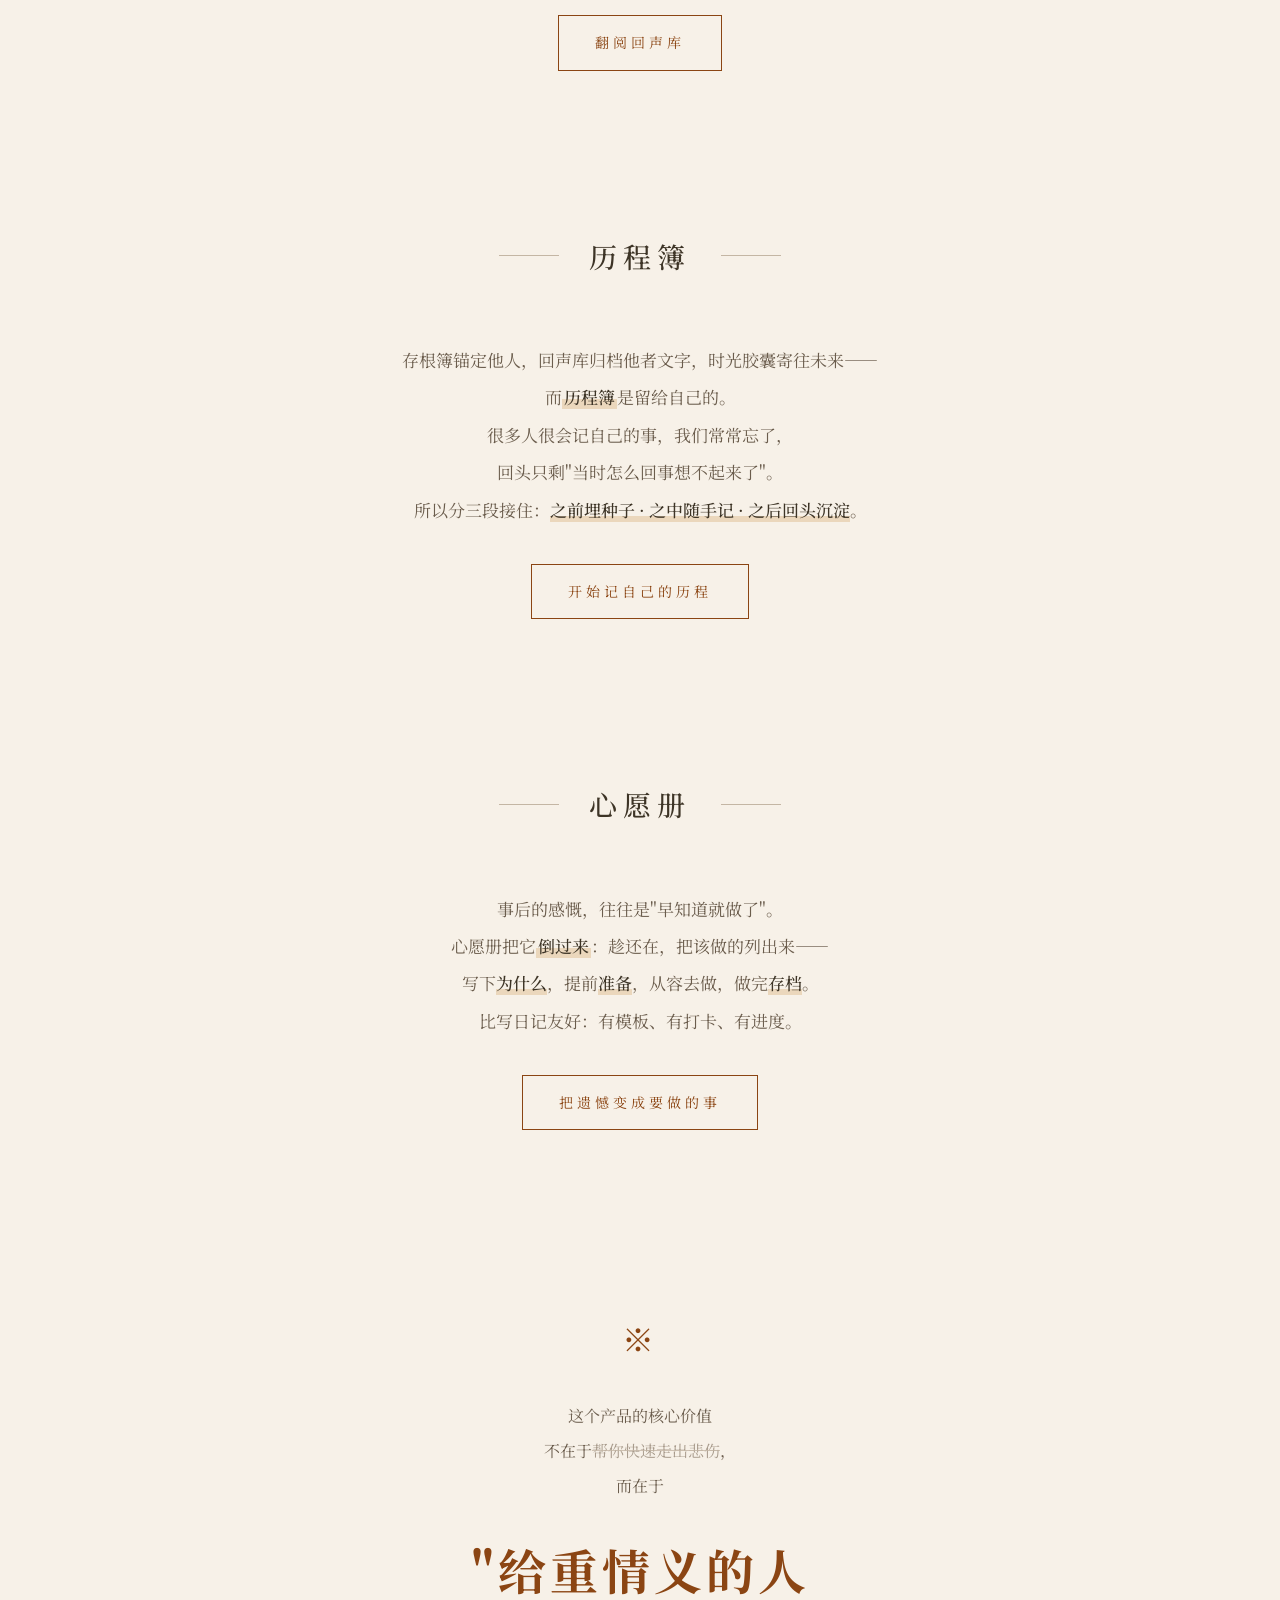
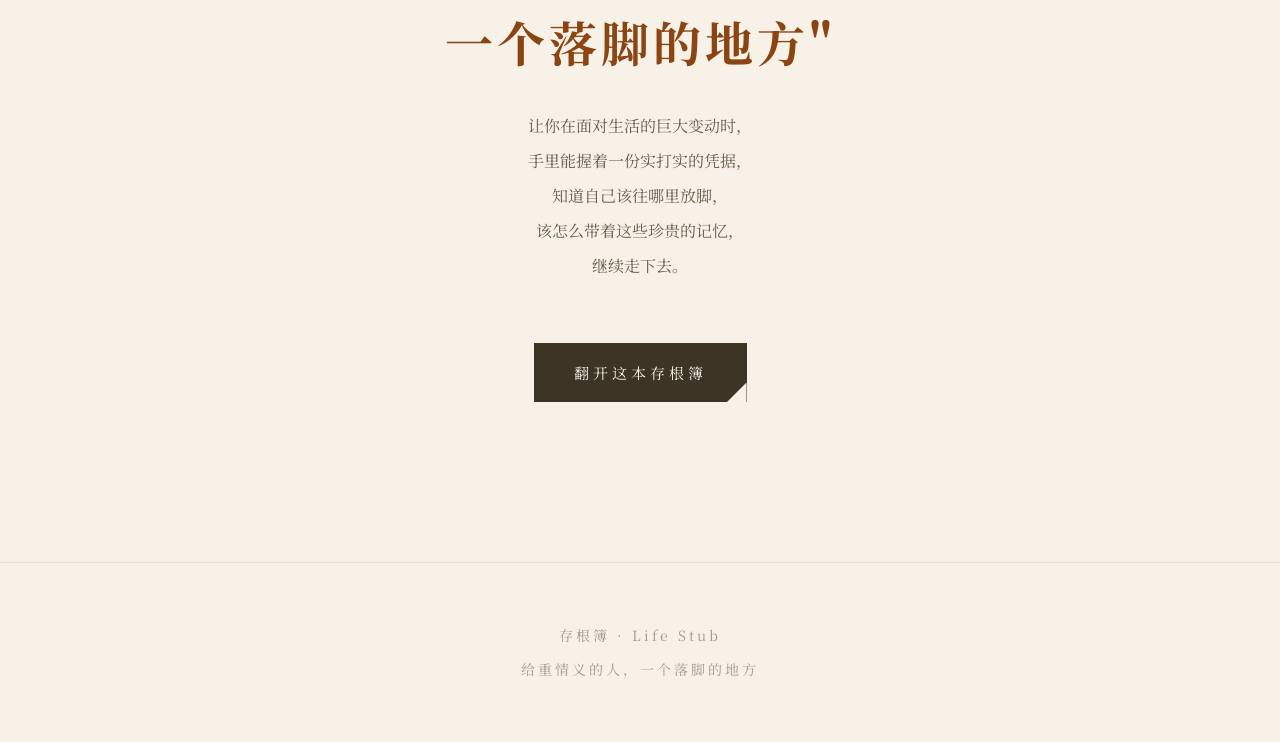
==== commit c036c457: "feat(v0.6): 新增心愿册子站 — 把事后感慨变成事前从容 第五个子产品「心愿册」上线。 核心方法论：把事后的感慨，变成事前可以准备、事中可以从容、 事后可以不憾的方式。比写日记友好——有模板" ====
--- a/life-stub/index.html
+++ b/life-stub/index.html
@@ -18,6 +18,7 @@
       <li><a href="capsule/capsule.html">时光胶囊</a></li>
       <li><a href="echo/echo.html">回声库</a></li>
       <li><a href="journey/journey.html">历程簿</a></li>
+      <li><a href="wishlist/wishlist.html">心愿册</a></li>
       <li><a href="about.html">关于</a></li>
     </ul>
   </div>
@@ -204,6 +205,26 @@
     </div>
   </section>
 
+  <section class="capsule-entry wishlist-entry">
+    <div class="capsule-entry-inner">
+      <div class="section-header">
+        <div class="section-line"></div>
+        <h2 class="section-title">心愿册</h2>
+        <div class="section-line"></div>
+      </div>
+      <p class="capsule-entry-text">
+        事后的感慨，往往是"早知道就做了"。<br>
+        心愿册把它<span class="highlight">倒过来</span>：趁还在，把该做的列出来——<br>
+        写下<span class="underline">为什么</span>，提前<span class="underline">准备</span>，从容去做，做完<span class="underline">存档</span>。<br>
+        比写日记友好：有模板、有打卡、有进度。
+      </p>
+      <a href="wishlist/wishlist.html" class="capsule-entry-btn">
+        <span>把遗憾变成要做的事</span>
+        <div class="btn-fold"></div>
+      </a>
+    </div>
+  </section>
+
   <section class="philosophy">
     <div class="philosophy-inner">
       <div class="philosophy-mark">※</div>
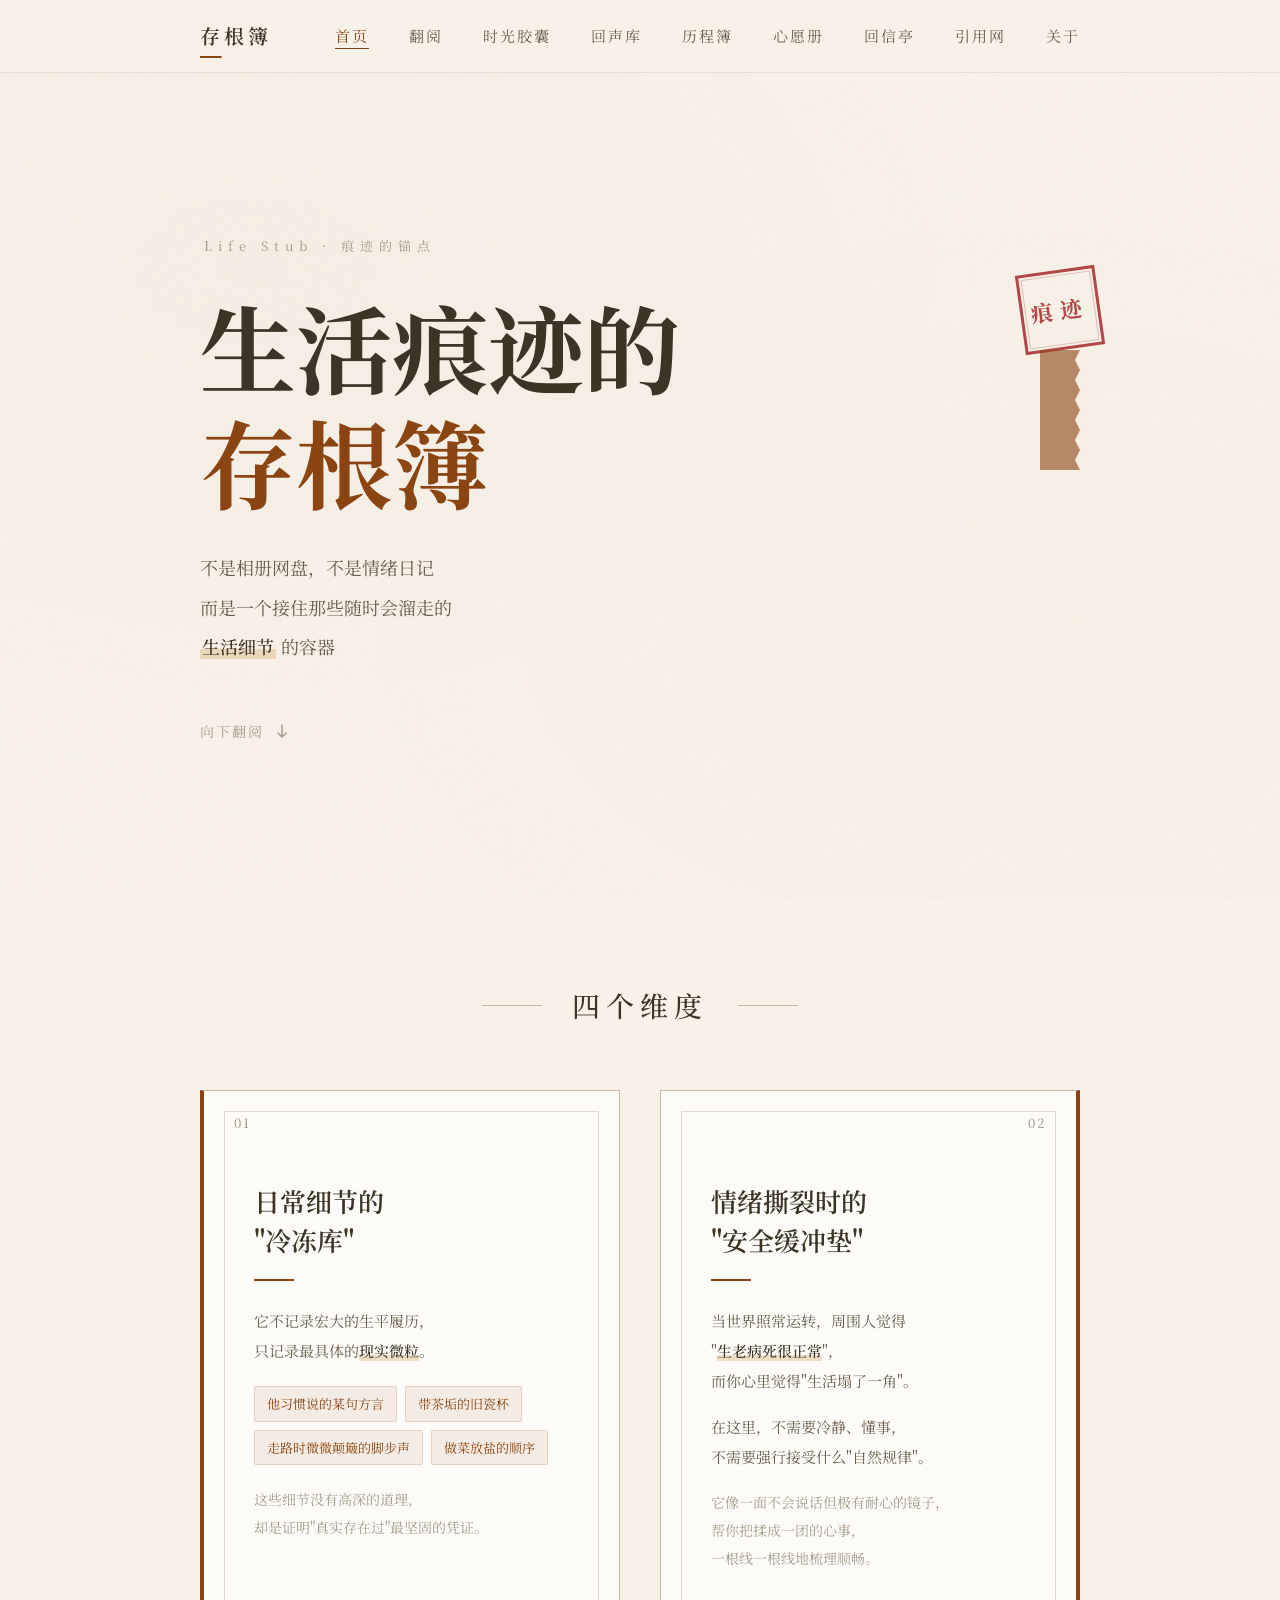
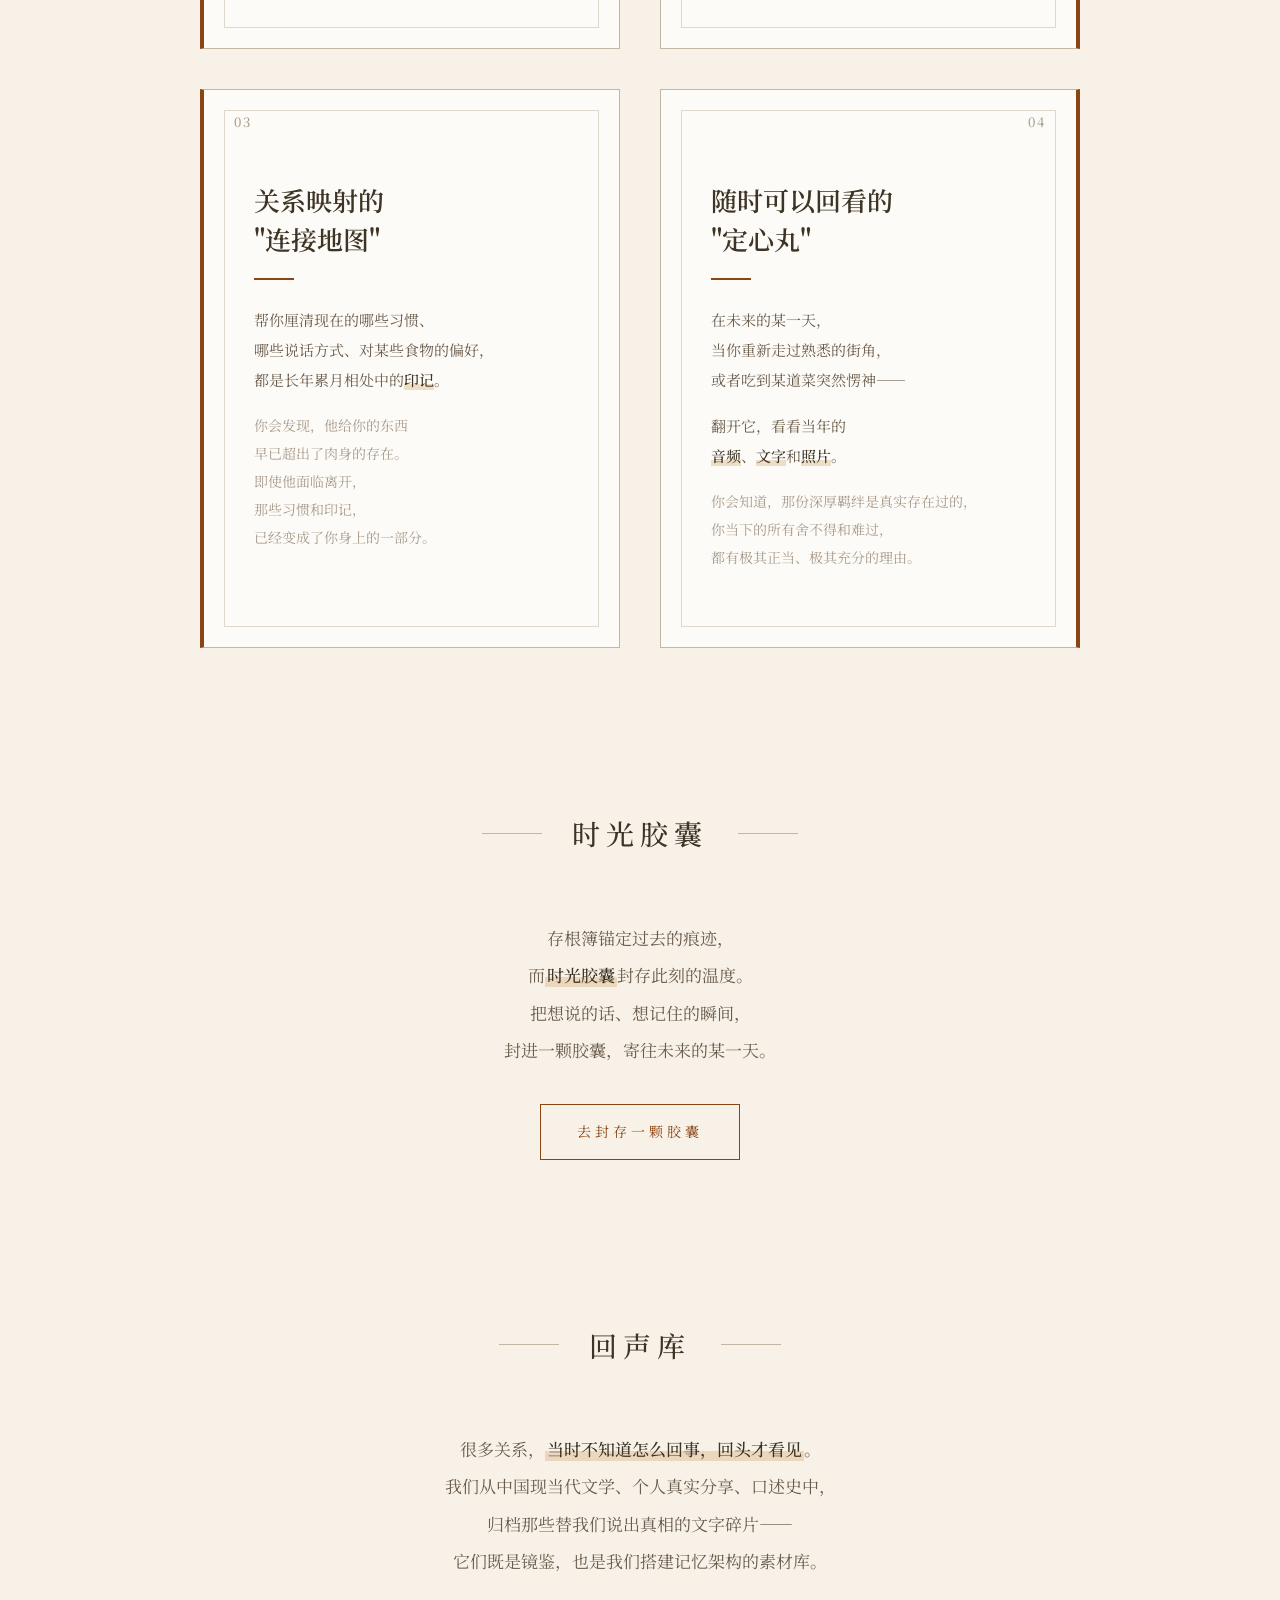
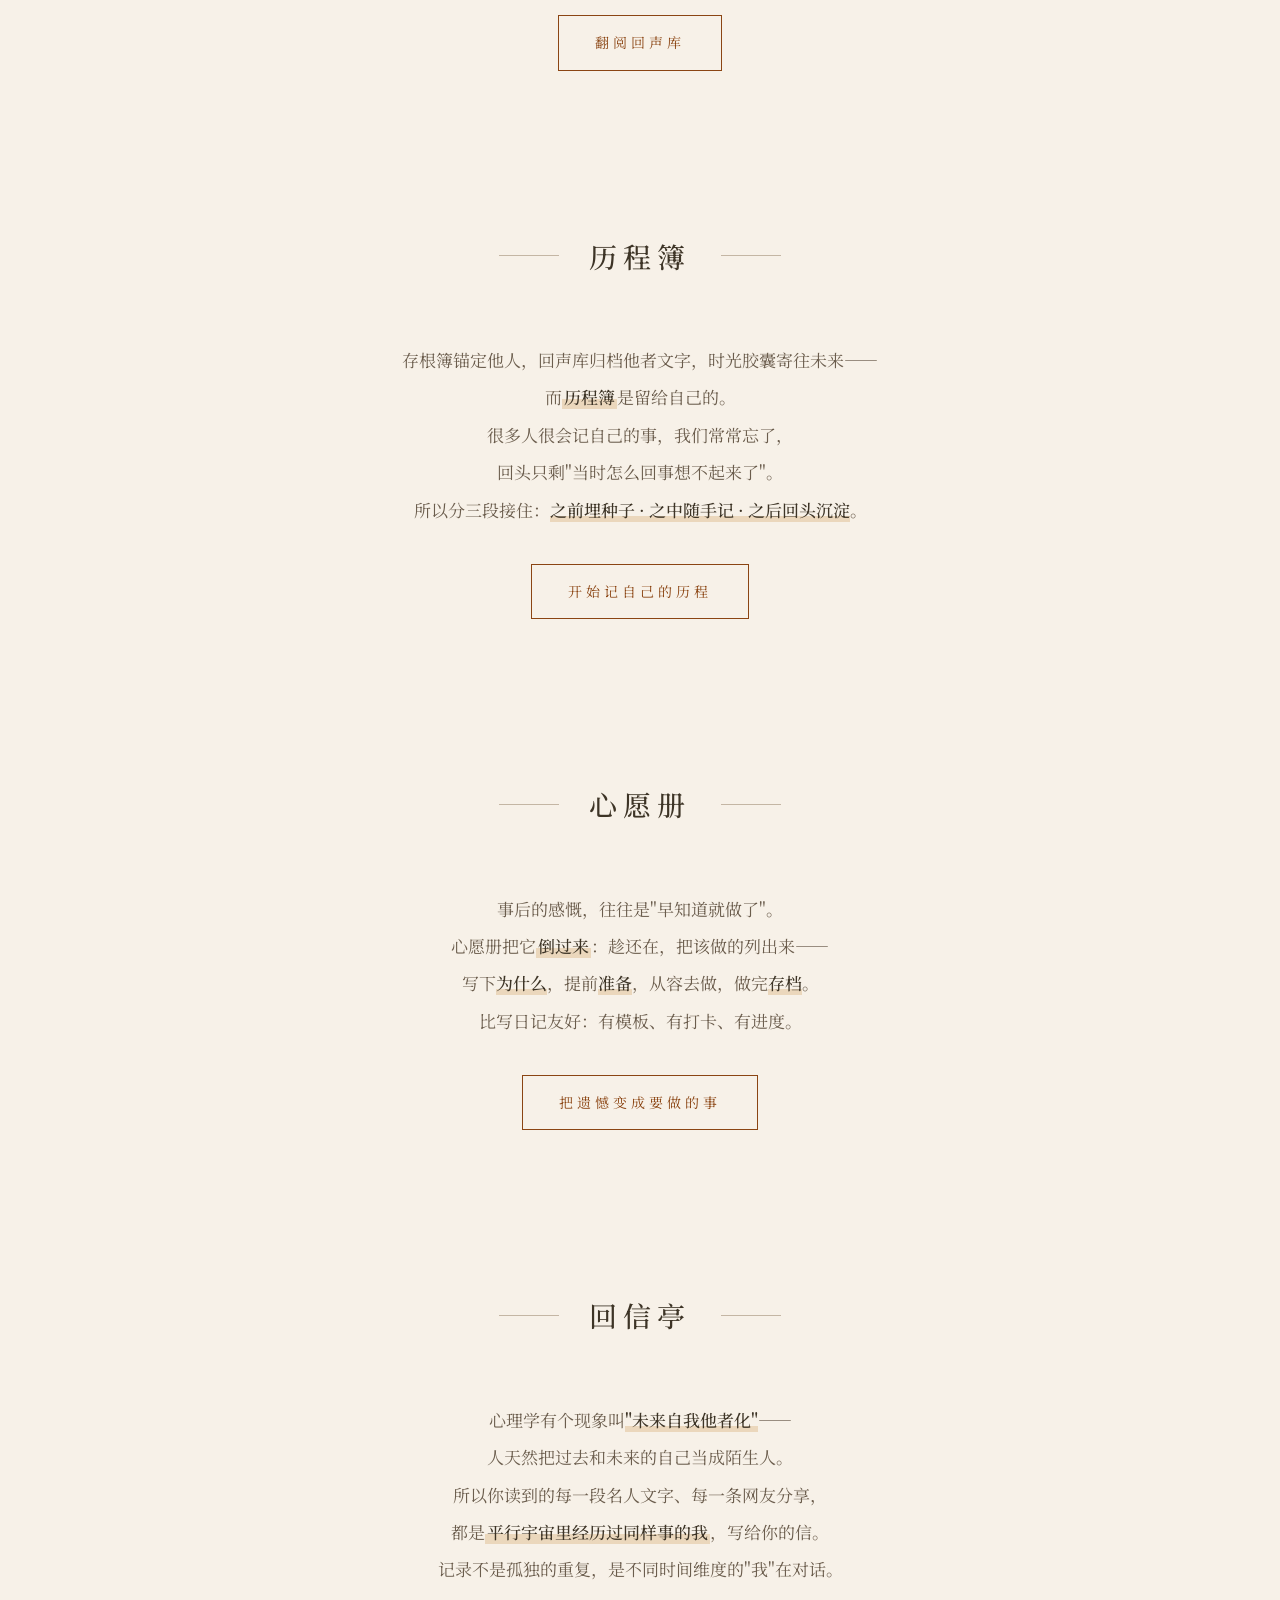
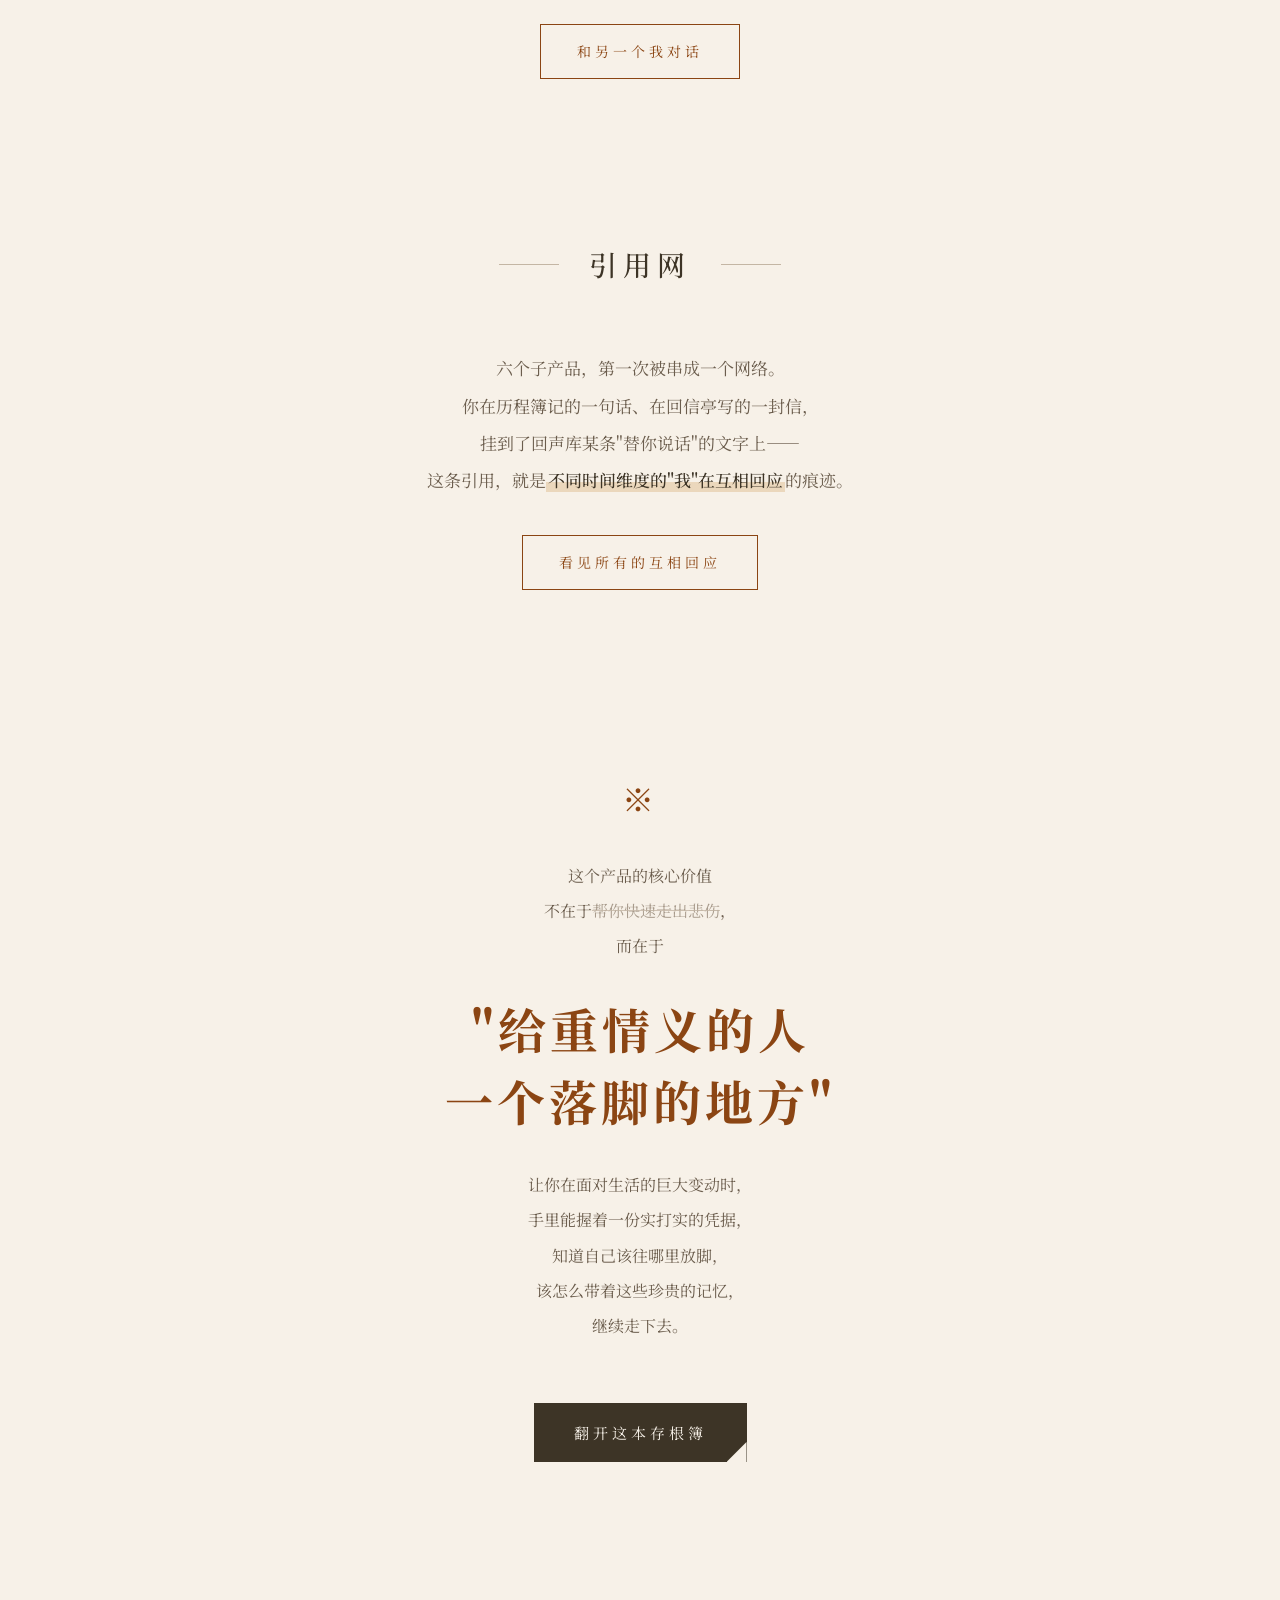
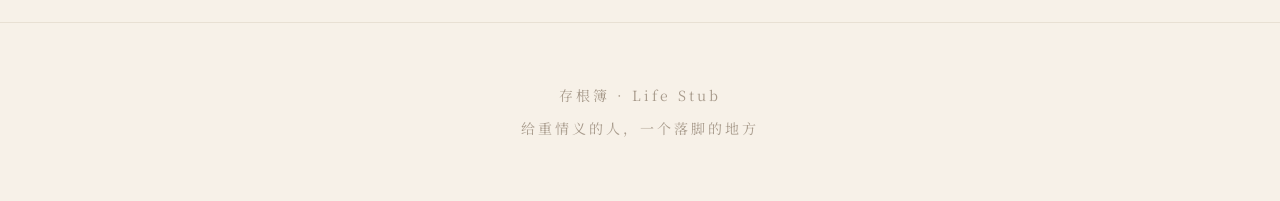
==== commit fccef0af: "feat(v0.8): 引用网子站 + 示例数据大扩容 + 研究根基 v0.7 回信亭（此前未提交，一并入库）: - 回信亭子站：寄往过去/来自平行我/未来的回响，回信形成自我对话链 - 回声库扩充至" ====
--- a/life-stub/index.html
+++ b/life-stub/index.html
@@ -19,6 +19,8 @@
       <li><a href="echo/echo.html">回声库</a></li>
       <li><a href="journey/journey.html">历程簿</a></li>
       <li><a href="wishlist/wishlist.html">心愿册</a></li>
+      <li><a href="mail/mail.html">回信亭</a></li>
+      <li><a href="links/links.html">引用网</a></li>
       <li><a href="about.html">关于</a></li>
     </ul>
   </div>
@@ -225,6 +227,47 @@
     </div>
   </section>
 
+  <section class="capsule-entry mail-entry">
+    <div class="capsule-entry-inner">
+      <div class="section-header">
+        <div class="section-line"></div>
+        <h2 class="section-title">回信亭</h2>
+        <div class="section-line"></div>
+      </div>
+      <p class="capsule-entry-text">
+        心理学有个现象叫<span class="underline">"未来自我他者化"</span>——<br>
+        人天然把过去和未来的自己当成陌生人。<br>
+        所以你读到的每一段名人文字、每一条网友分享，<br>
+        都是<span class="highlight">平行宇宙里经历过同样事的我</span>，写给你的信。<br>
+        记录不是孤独的重复，是不同时间维度的"我"在对话。
+      </p>
+      <a href="mail/mail.html" class="capsule-entry-btn">
+        <span>和另一个我对话</span>
+        <div class="btn-fold"></div>
+      </a>
+    </div>
+  </section>
+
+  <section class="capsule-entry links-entry">
+    <div class="capsule-entry-inner">
+      <div class="section-header">
+        <div class="section-line"></div>
+        <h2 class="section-title">引用网</h2>
+        <div class="section-line"></div>
+      </div>
+      <p class="capsule-entry-text">
+        六个子产品，第一次被串成一个网络。<br>
+        你在历程簿记的一句话、在回信亭写的一封信，<br>
+        挂到了回声库某条"替你说话"的文字上——<br>
+        这条引用，就是<span class="highlight">不同时间维度的"我"在互相回应</span>的痕迹。
+      </p>
+      <a href="links/links.html" class="capsule-entry-btn">
+        <span>看见所有的互相回应</span>
+        <div class="btn-fold"></div>
+      </a>
+    </div>
+  </section>
+
   <section class="philosophy">
     <div class="philosophy-inner">
       <div class="philosophy-mark">※</div>
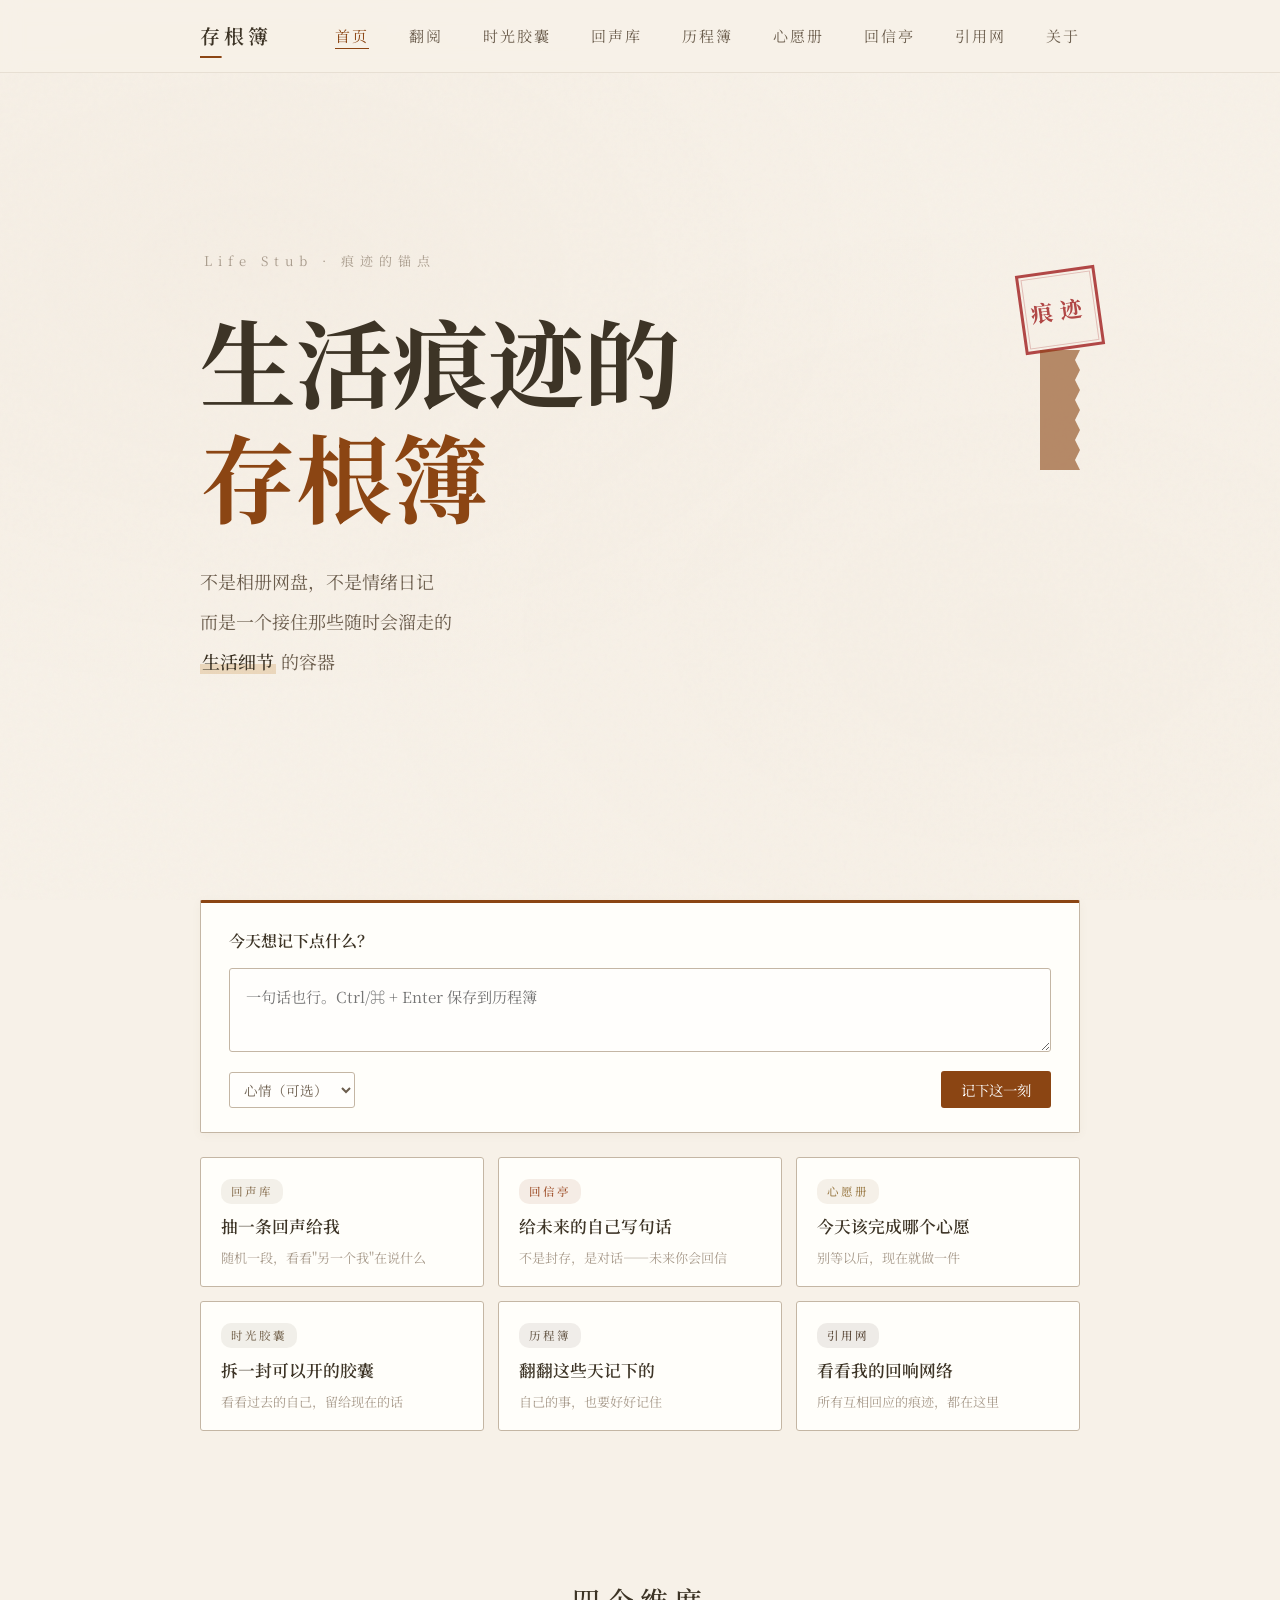
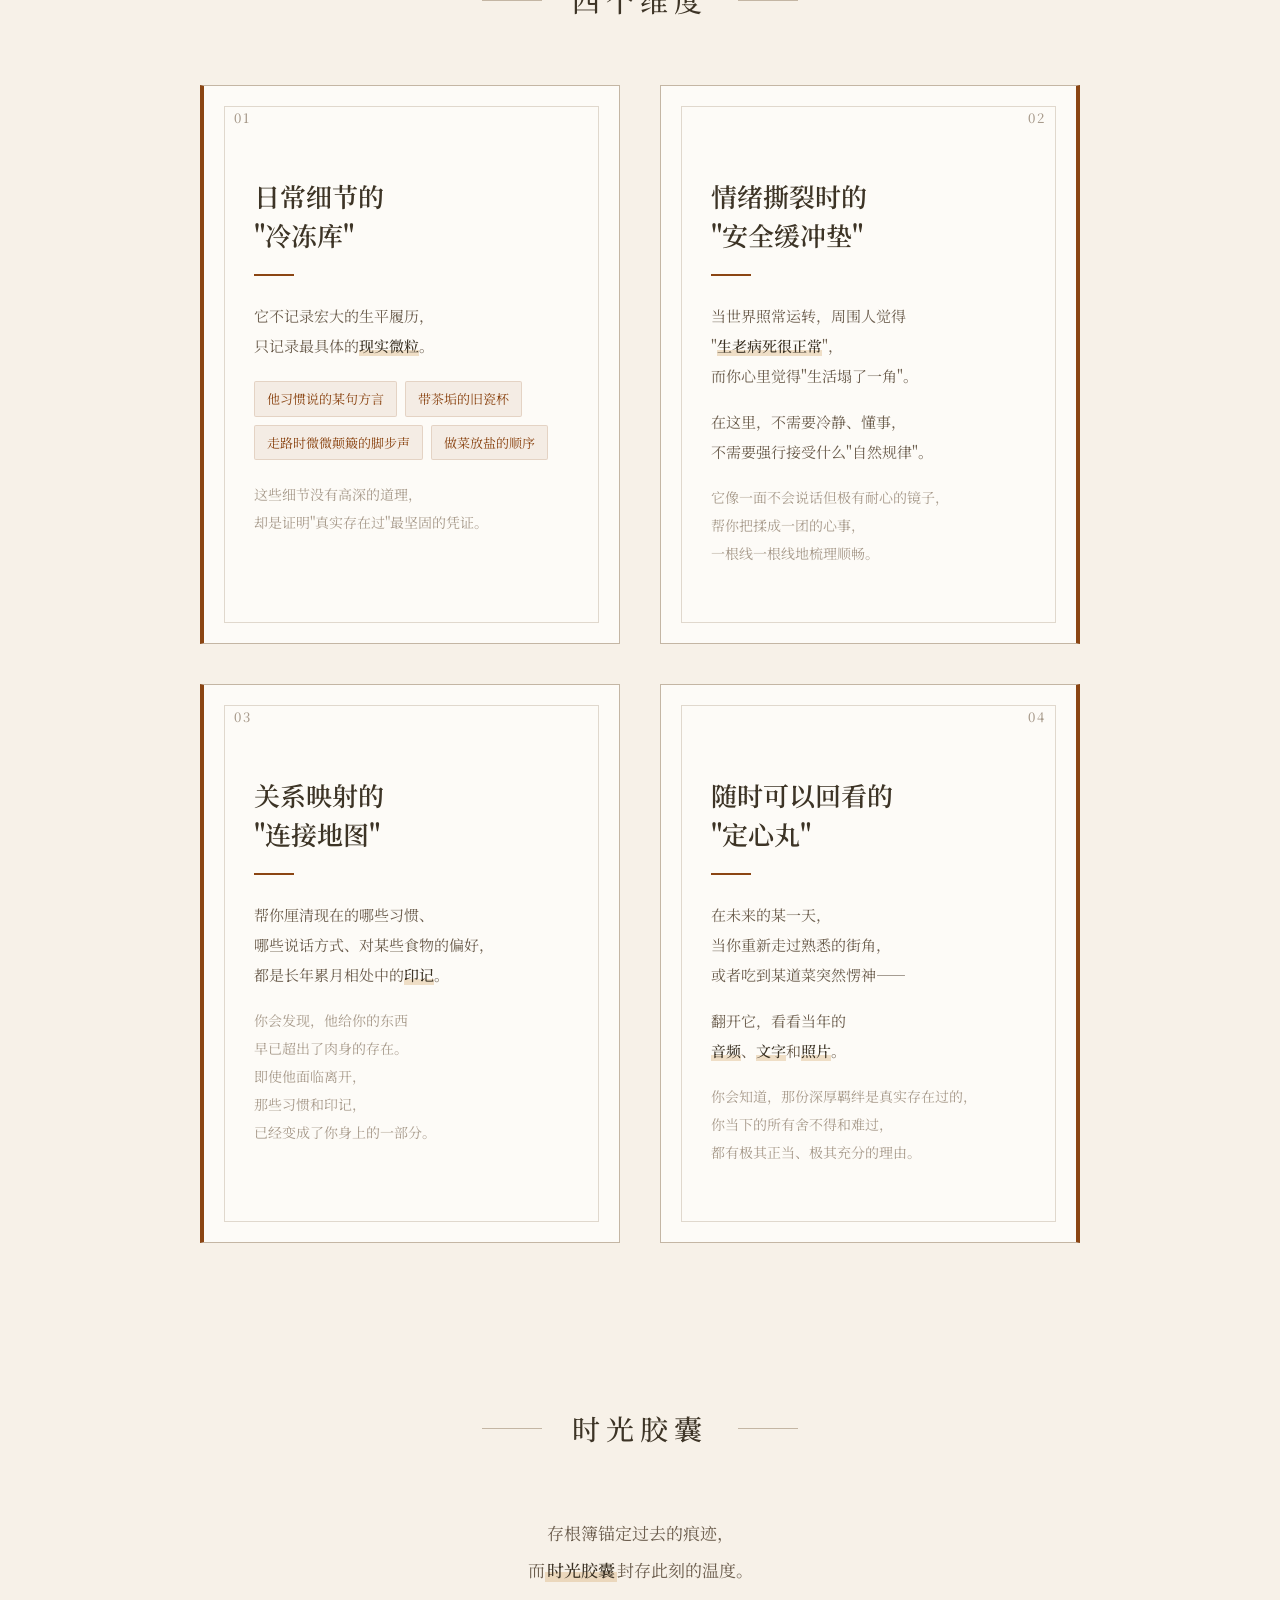
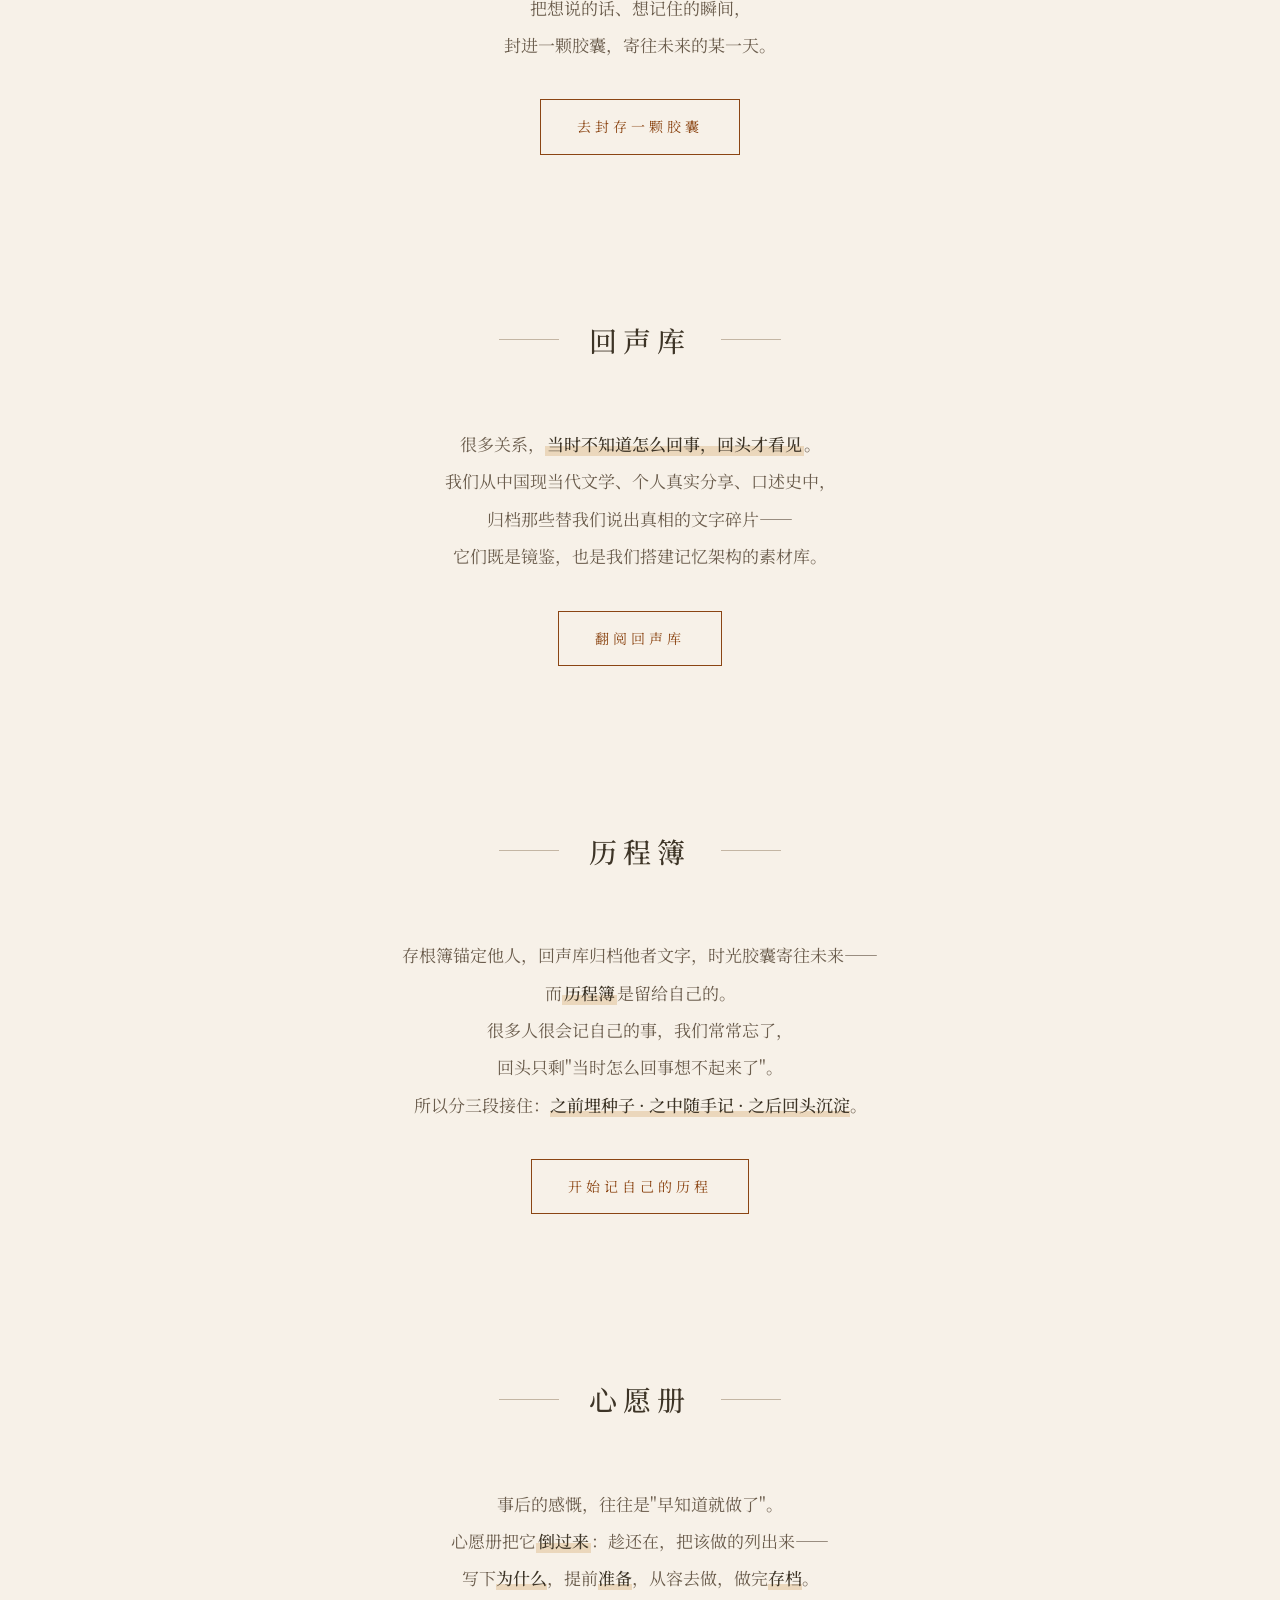
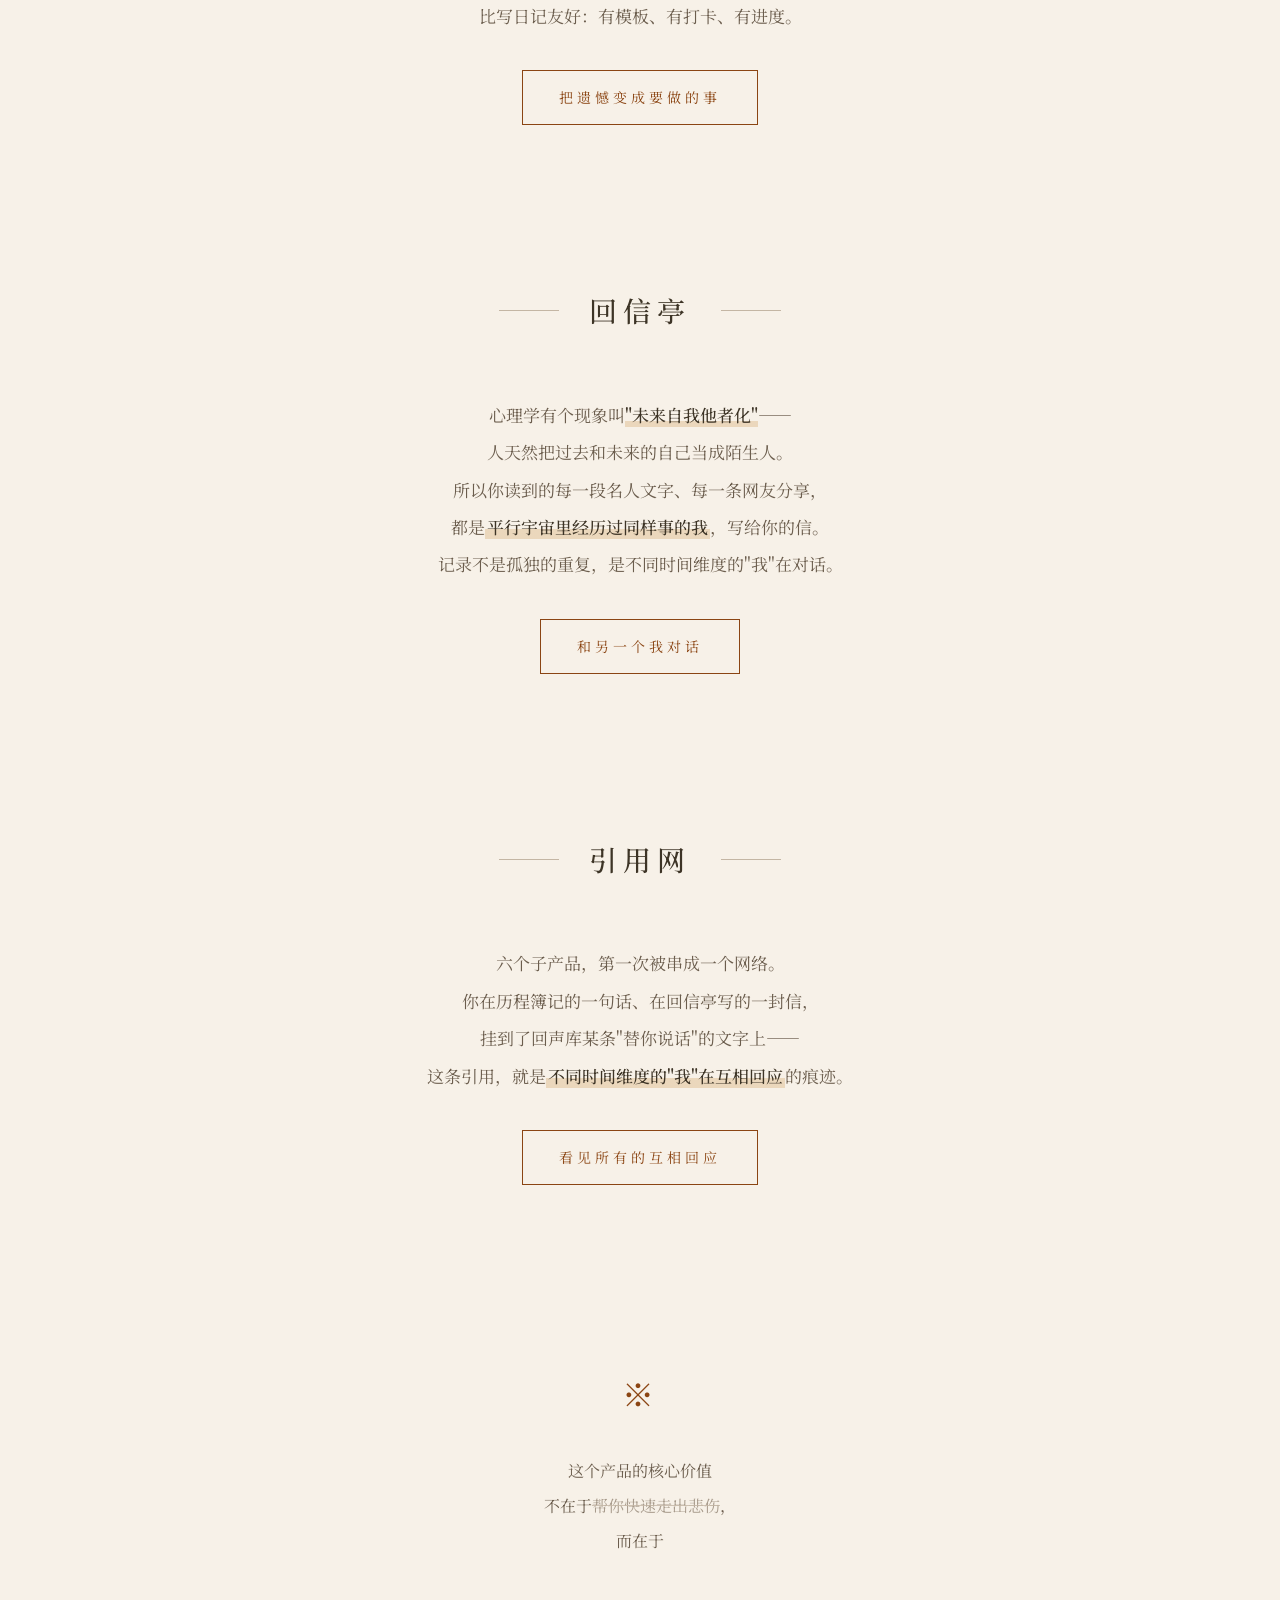
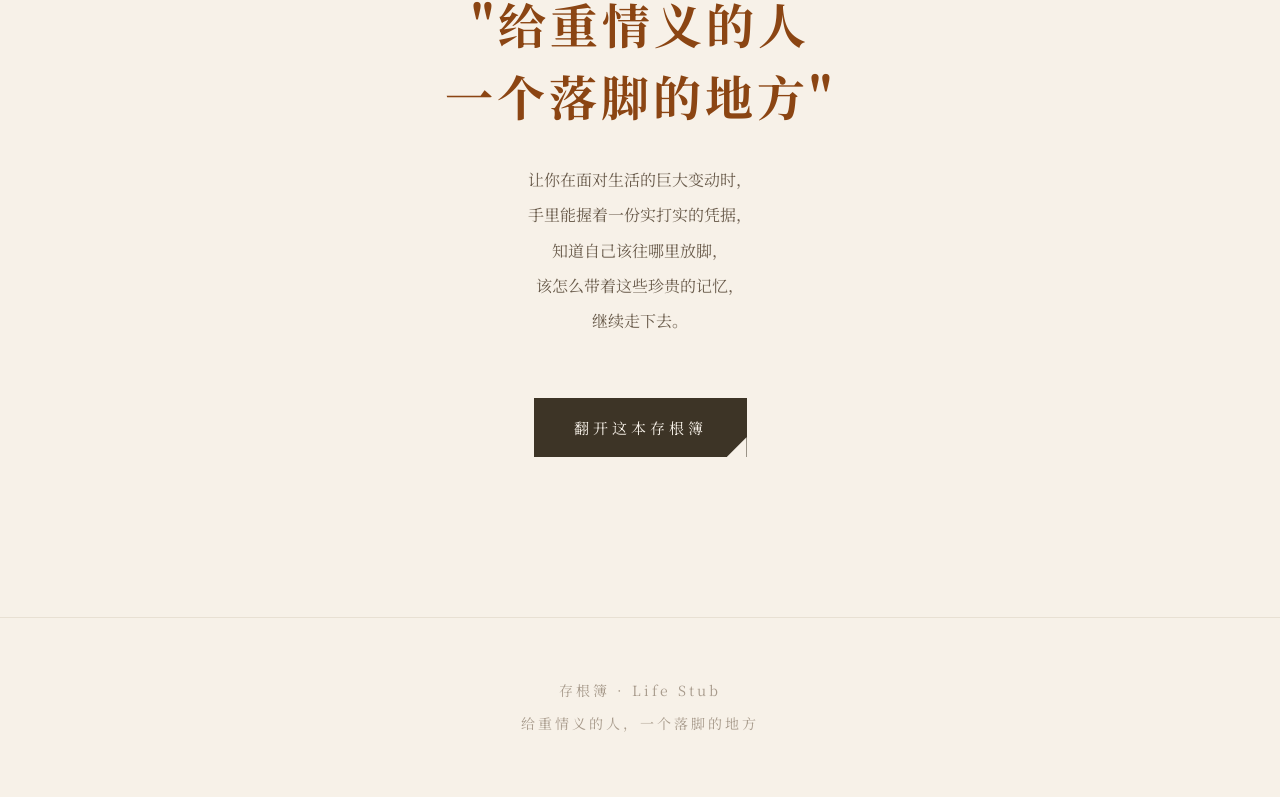
==== commit ebdaf190: "v0.9 交互革命：消除表单，点击即操作 - 首页探索式入口矩阵：速记置顶 + 6 个行动卡片 - 心愿册：三态一键切换 + 快速模板 + 展开式完成感受 - 历程簿：待记一键发芽转速记 + 快捷键优" ====
--- a/life-stub/index.html
+++ b/life-stub/index.html
@@ -4,7 +4,7 @@
 <meta charset="UTF-8">
 <meta name="viewport" content="width=device-width, initial-scale=1.0">
 <title>生活存根簿 · 痕迹的锚点</title>
-<link rel="stylesheet" href="style.css">
+<link rel="stylesheet" href="style.css?v=0.9">
 </head>
 <body>
 <div class="paper-texture"></div>
@@ -39,14 +39,69 @@
         而是一个接住那些随时会溜走的<br>
         <span class="highlight">生活细节</span> 的容器
       </p>
-      <a href="#dimensions" class="hero-scroll">
-        <span>向下翻阅</span>
-        <svg width="20" height="20" viewBox="0 0 20 20" fill="none"><path d="M10 4v12m0 0l-4-4m4 4l4-4" stroke="currentColor" stroke-width="1.5" stroke-linecap="round" stroke-linejoin="round"/></svg>
-      </a>
     </div>
     <div class="hero-decoration">
       <div class="stamp">痕迹</div>
       <div class="torn-edge"></div>
+    </div>
+  </section>
+
+  <!-- ── 今日入口：点一下就有动作，不用找 ── -->
+  <section class="today-entry">
+    <!-- 速记：直接写，直接存 -->
+    <div class="today-quick">
+      <p class="today-quick-label">今天想记下点什么？</p>
+      <div class="today-quick-box">
+        <textarea id="todayQuickText" rows="2" placeholder="一句话也行。Ctrl/⌘ + Enter 保存到历程簿"></textarea>
+        <div class="today-quick-bar">
+          <select id="todayQuickMood">
+            <option value="">心情（可选）</option>
+            <option value="温暖">温暖</option>
+            <option value="柔软">柔软</option>
+            <option value="开心">开心</option>
+            <option value="难过">难过</option>
+            <option value="平静">平静</option>
+            <option value="烦躁">烦躁</option>
+            <option value="愧疚">愧疚</option>
+          </select>
+          <button id="todayQuickSave" class="today-quick-btn">记下这一刻</button>
+        </div>
+        <p id="todayQuickHint" class="today-quick-hint" hidden>✓ 已存进历程簿</p>
+      </div>
+    </div>
+
+    <!-- 六个行动入口：点一下就触发 -->
+    <div class="today-actions">
+      <a href="echo/echo.html" class="today-action today-action--echo">
+        <span class="today-action-mark">回声库</span>
+        <span class="today-action-title">抽一条回声给我</span>
+        <span class="today-action-hint">随机一段，看看"另一个我"在说什么</span>
+      </a>
+      <a href="mail/mail.html" class="today-action today-action--mail">
+        <span class="today-action-mark">回信亭</span>
+        <span class="today-action-title">给未来的自己写句话</span>
+        <span class="today-action-hint">不是封存，是对话——未来你会回信</span>
+      </a>
+      <a href="wishlist/wishlist.html" class="today-action today-action--wish">
+        <span class="today-action-mark">心愿册</span>
+        <span class="today-action-title">今天该完成哪个心愿</span>
+        <span class="today-action-hint">别等以后，现在就做一件</span>
+      </a>
+      <a href="capsule/capsule.html" class="today-action today-action--cap">
+        <span class="today-action-mark">时光胶囊</span>
+        <span class="today-action-title">拆一封可以开的胶囊</span>
+        <span class="today-action-hint">看看过去的自己，留给现在的话</span>
+      </a>
+      <a href="journey/journey.html" class="today-action today-action--journey">
+        <span class="today-action-mark">历程簿</span>
+        <span class="today-action-title">翻翻这些天记下的</span>
+        <span class="today-action-hint">自己的事，也要好好记住</span>
+      </a>
+      <a href="links/links.html" class="today-action today-action--links">
+        <span class="today-action-mark">引用网</span>
+        <span class="today-action-title">看看我的回响网络</span>
+        <span class="today-action-hint">所有互相回应的痕迹，都在这里</span>
+      </a>
     </div>
   </section>
 
@@ -297,6 +352,7 @@
   <p class="footer-sub">给重情义的人，一个落脚的地方</p>
 </footer>
 
-<script src="script.js"></script>
+<script src="journey/journey-data.js?v=0.9"></script>
+<script src="script.js?v=0.9"></script>
 </body>
 </html>
--- a/life-stub/style.css
+++ b/life-stub/style.css
@@ -904,6 +904,182 @@
   font-weight: 600;
 }
 
+/* —— 今日入口（首页）—— */
+.today-entry {
+  max-width: 960px;
+  margin: 0 auto 64px;
+}
+
+.today-quick {
+  background: #FFFEFA;
+  border: 1px solid var(--line);
+  border-top: 3px solid var(--accent);
+  padding: 24px 28px;
+  margin-bottom: 24px;
+  border-radius: 2px;
+  box-shadow: 0 2px 10px rgba(139, 115, 85, 0.06);
+}
+
+.today-quick-label {
+  font-family: 'Noto Serif SC', serif;
+  font-size: 1rem;
+  font-weight: 600;
+  color: var(--ink);
+  margin-bottom: 12px;
+}
+
+.today-quick-box {
+  position: relative;
+}
+
+.today-quick-box textarea {
+  width: 100%;
+  border: 1px solid var(--line);
+  background: #FFFEFC;
+  padding: 14px 16px;
+  font-family: 'Noto Serif SC', serif;
+  font-size: 0.95rem;
+  line-height: 1.8;
+  color: var(--ink);
+  resize: vertical;
+  border-radius: 3px;
+  box-sizing: border-box;
+  transition: border-color 0.2s, background 0.2s;
+}
+.today-quick-box textarea:focus {
+  outline: none;
+  border-color: var(--accent);
+  background: #FFFDF9;
+}
+
+.today-quick-bar {
+  display: flex;
+  justify-content: space-between;
+  align-items: center;
+  margin-top: 10px;
+  gap: 12px;
+  flex-wrap: wrap;
+}
+
+.today-quick-bar select {
+  border: 1px solid var(--line);
+  background: #FFFEFC;
+  padding: 6px 10px;
+  font-family: inherit;
+  font-size: 0.85rem;
+  color: var(--ink-light);
+  border-radius: 3px;
+  cursor: pointer;
+}
+.today-quick-bar select:focus {
+  outline: none;
+  border-color: var(--accent);
+}
+
+.today-quick-btn {
+  background: var(--accent);
+  color: #fff;
+  border: none;
+  padding: 8px 20px;
+  font-family: 'Noto Serif SC', serif;
+  font-size: 0.9rem;
+  border-radius: 3px;
+  cursor: pointer;
+  transition: background 0.2s, transform 0.1s;
+}
+.today-quick-btn:hover { background: #A67B4E; }
+.today-quick-btn:active { transform: translateY(1px); }
+
+.today-quick-hint {
+  position: absolute;
+  top: 8px;
+  right: 12px;
+  font-size: 0.82rem;
+  color: #6B8E4E;
+  background: rgba(107, 142, 78, 0.1);
+  padding: 4px 10px;
+  border-radius: 10px;
+  margin: 0;
+  animation: hintFadeIn 0.3s ease;
+}
+@keyframes hintFadeIn {
+  from { opacity: 0; transform: translateY(-4px); }
+  to   { opacity: 1; transform: translateY(0); }
+}
+
+.today-actions {
+  display: grid;
+  grid-template-columns: repeat(3, 1fr);
+  gap: 14px;
+}
+
+.today-action {
+  display: block;
+  background: #FFFEFA;
+  border: 1px solid var(--line);
+  border-radius: 3px;
+  padding: 18px 20px;
+  text-decoration: none;
+  color: inherit;
+  transition: all 0.2s ease;
+  position: relative;
+  overflow: hidden;
+}
+.today-action:hover {
+  border-color: var(--accent);
+  background: #FFFBF0;
+  transform: translateY(-3px);
+  box-shadow: 0 6px 16px rgba(139, 115, 85, 0.12);
+}
+.today-action::before {
+  content: '';
+  position: absolute;
+  top: 0;
+  left: 0;
+  width: 4px;
+  height: 100%;
+  background: var(--accent);
+  opacity: 0;
+  transition: opacity 0.2s;
+}
+.today-action:hover::before { opacity: 1; }
+
+.today-action-mark {
+  display: inline-block;
+  font-size: 0.72rem;
+  letter-spacing: 2px;
+  color: var(--accent);
+  font-weight: 500;
+  margin-bottom: 10px;
+  background: rgba(194, 154, 108, 0.1);
+  padding: 2px 10px;
+  border-radius: 10px;
+}
+
+.today-action-title {
+  display: block;
+  font-family: 'Noto Serif SC', serif;
+  font-size: 1.05rem;
+  font-weight: 600;
+  color: var(--ink);
+  line-height: 1.5;
+  margin-bottom: 8px;
+}
+
+.today-action-hint {
+  display: block;
+  font-size: 0.82rem;
+  color: var(--ink-faint);
+  line-height: 1.6;
+}
+
+.today-action--echo .today-action-mark { color: #8B7355; background: rgba(139, 115, 85, 0.1); }
+.today-action--mail .today-action-mark { color: #A0522D; background: rgba(160, 82, 45, 0.1); }
+.today-action--wish .today-action-mark { color: #9B7B47; background: rgba(155, 123, 71, 0.1); }
+.today-action--cap .today-action-mark { color: #7A6A55; background: rgba(122, 106, 85, 0.1); }
+.today-action--journey .today-action-mark { color: #6B5D4D; background: rgba(107, 93, 77, 0.1); }
+.today-action--links .today-action-mark { color: #5C4A3A; background: rgba(92, 74, 58, 0.1); }
+
 @media (max-width: 768px) {
   .nav-inner {
     padding: 14px 20px;
@@ -988,6 +1164,14 @@
     margin: 20px;
     max-height: 80vh;
   }
+
+  .today-entry { margin-bottom: 40px; }
+  .today-quick { padding: 18px 16px; }
+  .today-quick-label { font-size: 0.95rem; }
+  .today-actions { grid-template-columns: 1fr 1fr; gap: 10px; }
+  .today-action { padding: 14px 16px; }
+  .today-action-title { font-size: 0.95rem; }
+  .today-action-hint { font-size: 0.78rem; }
 }
 
 /* ── v0.2: 存根簿切换器 ── */
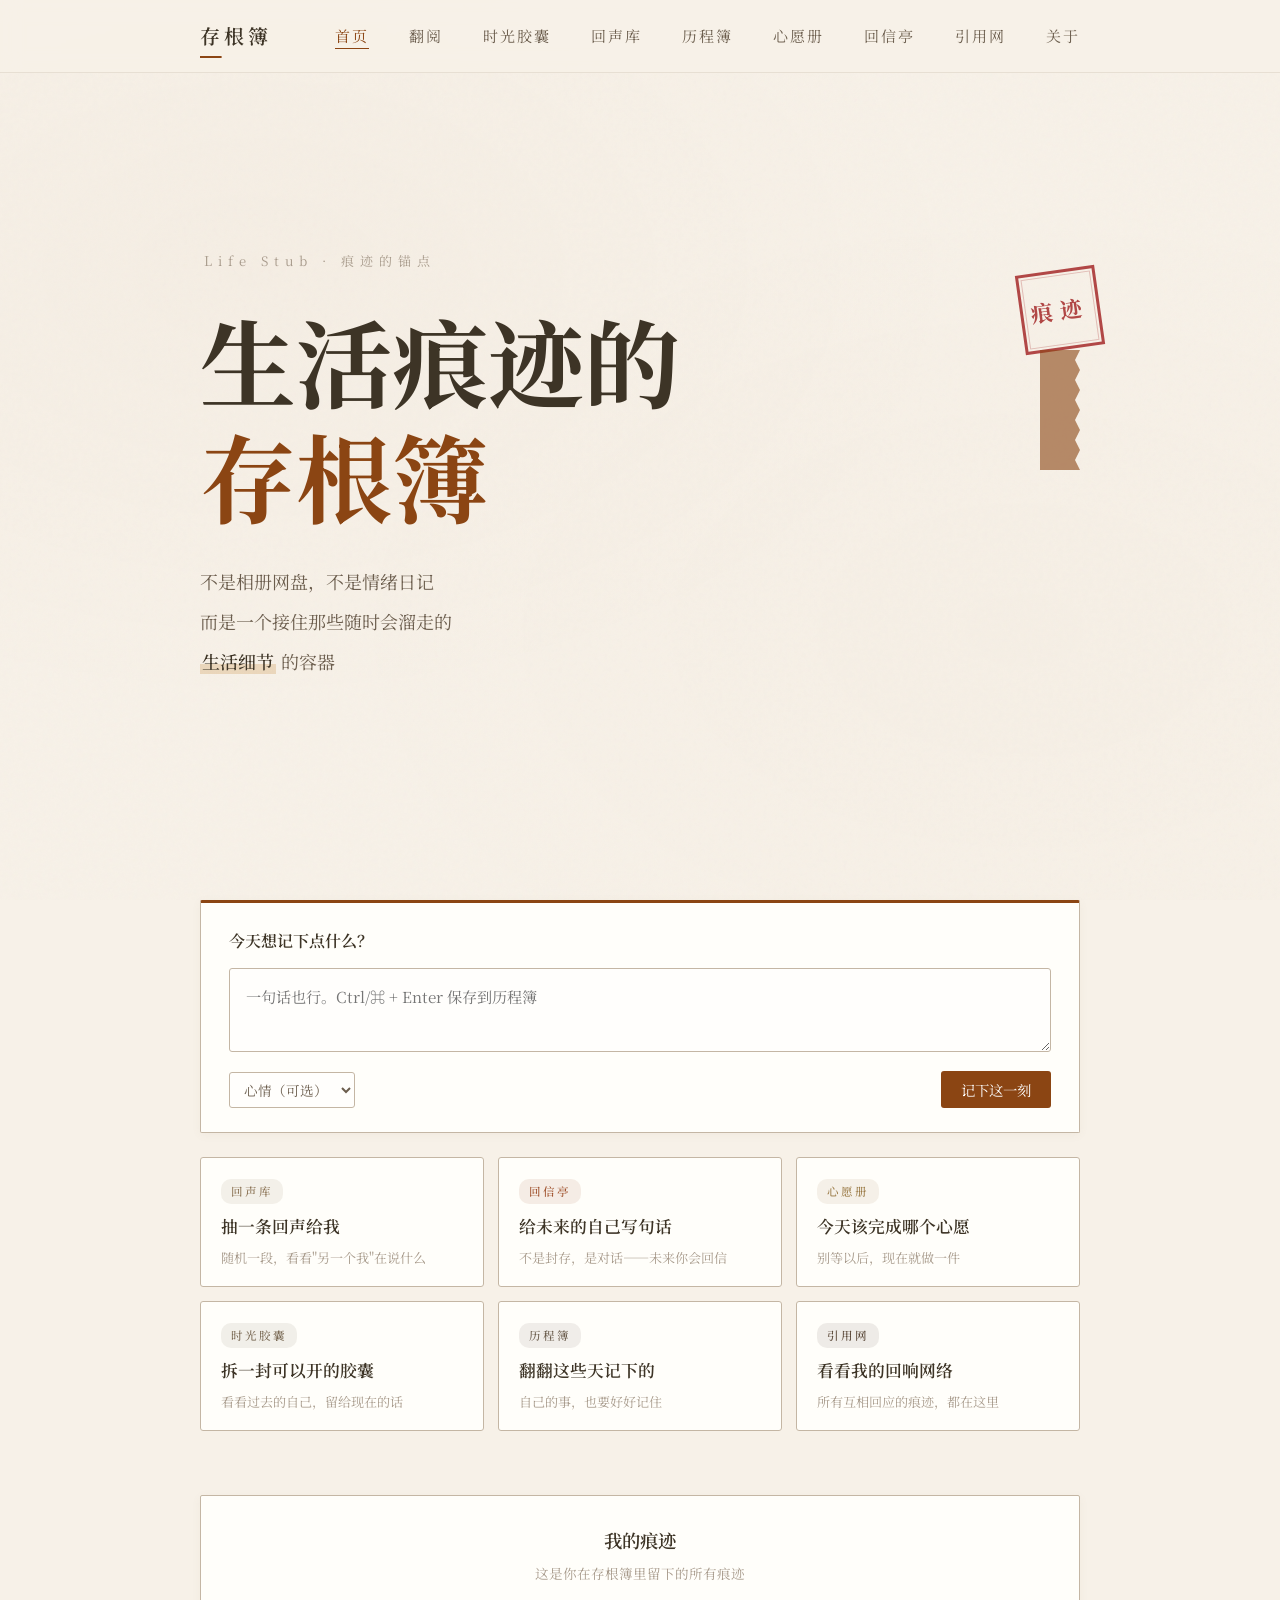
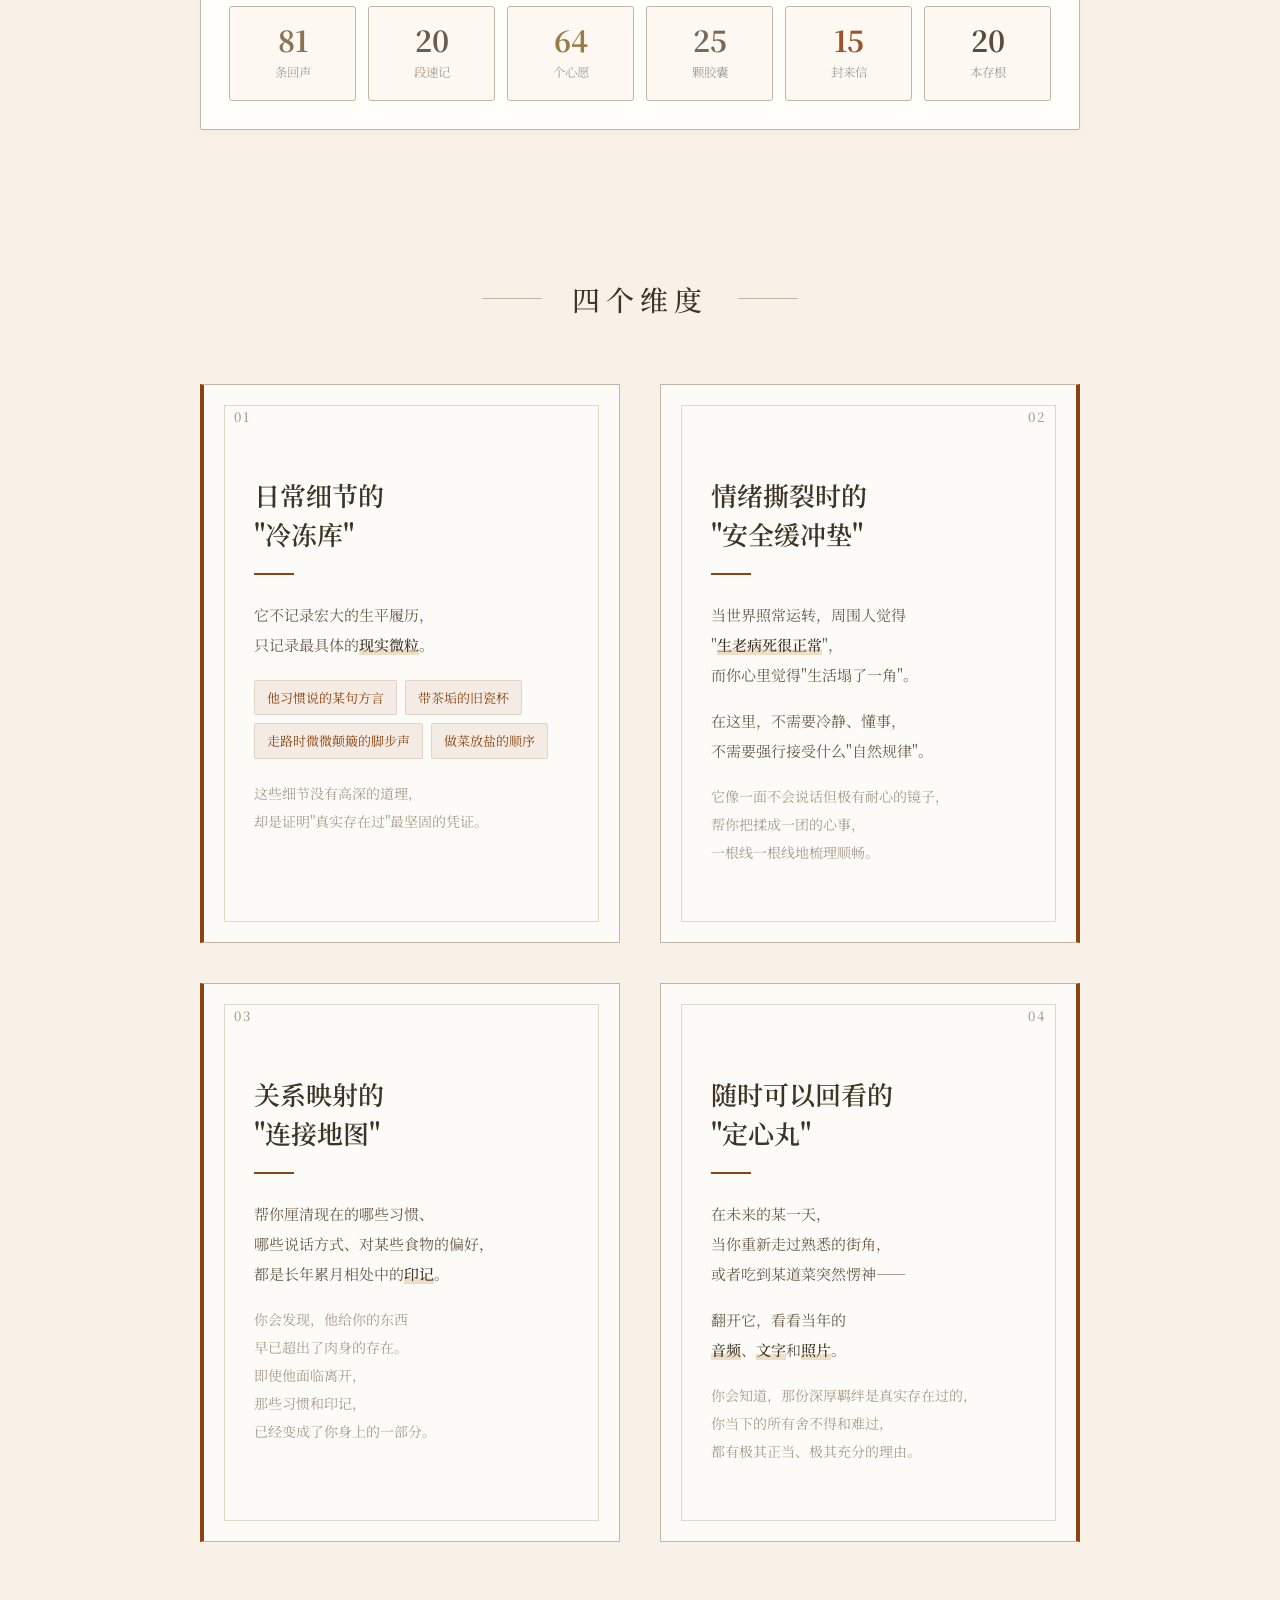
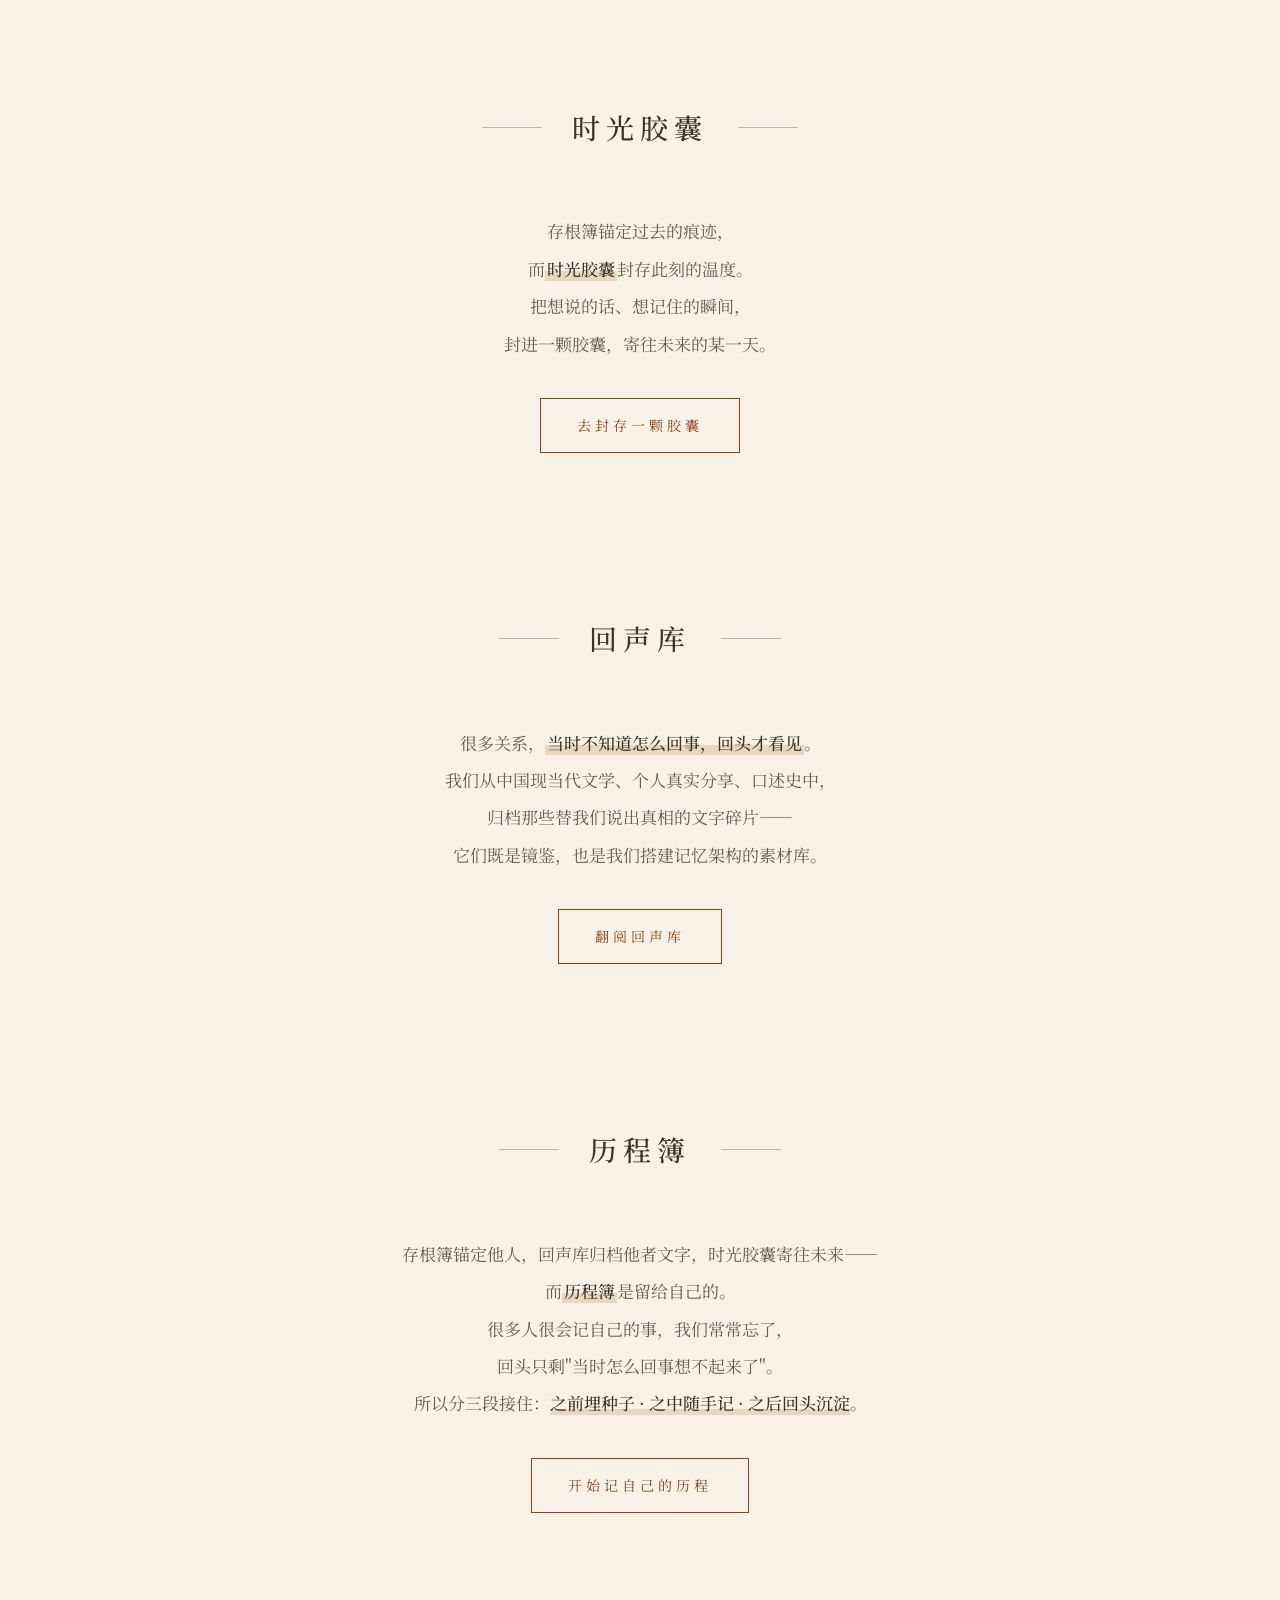
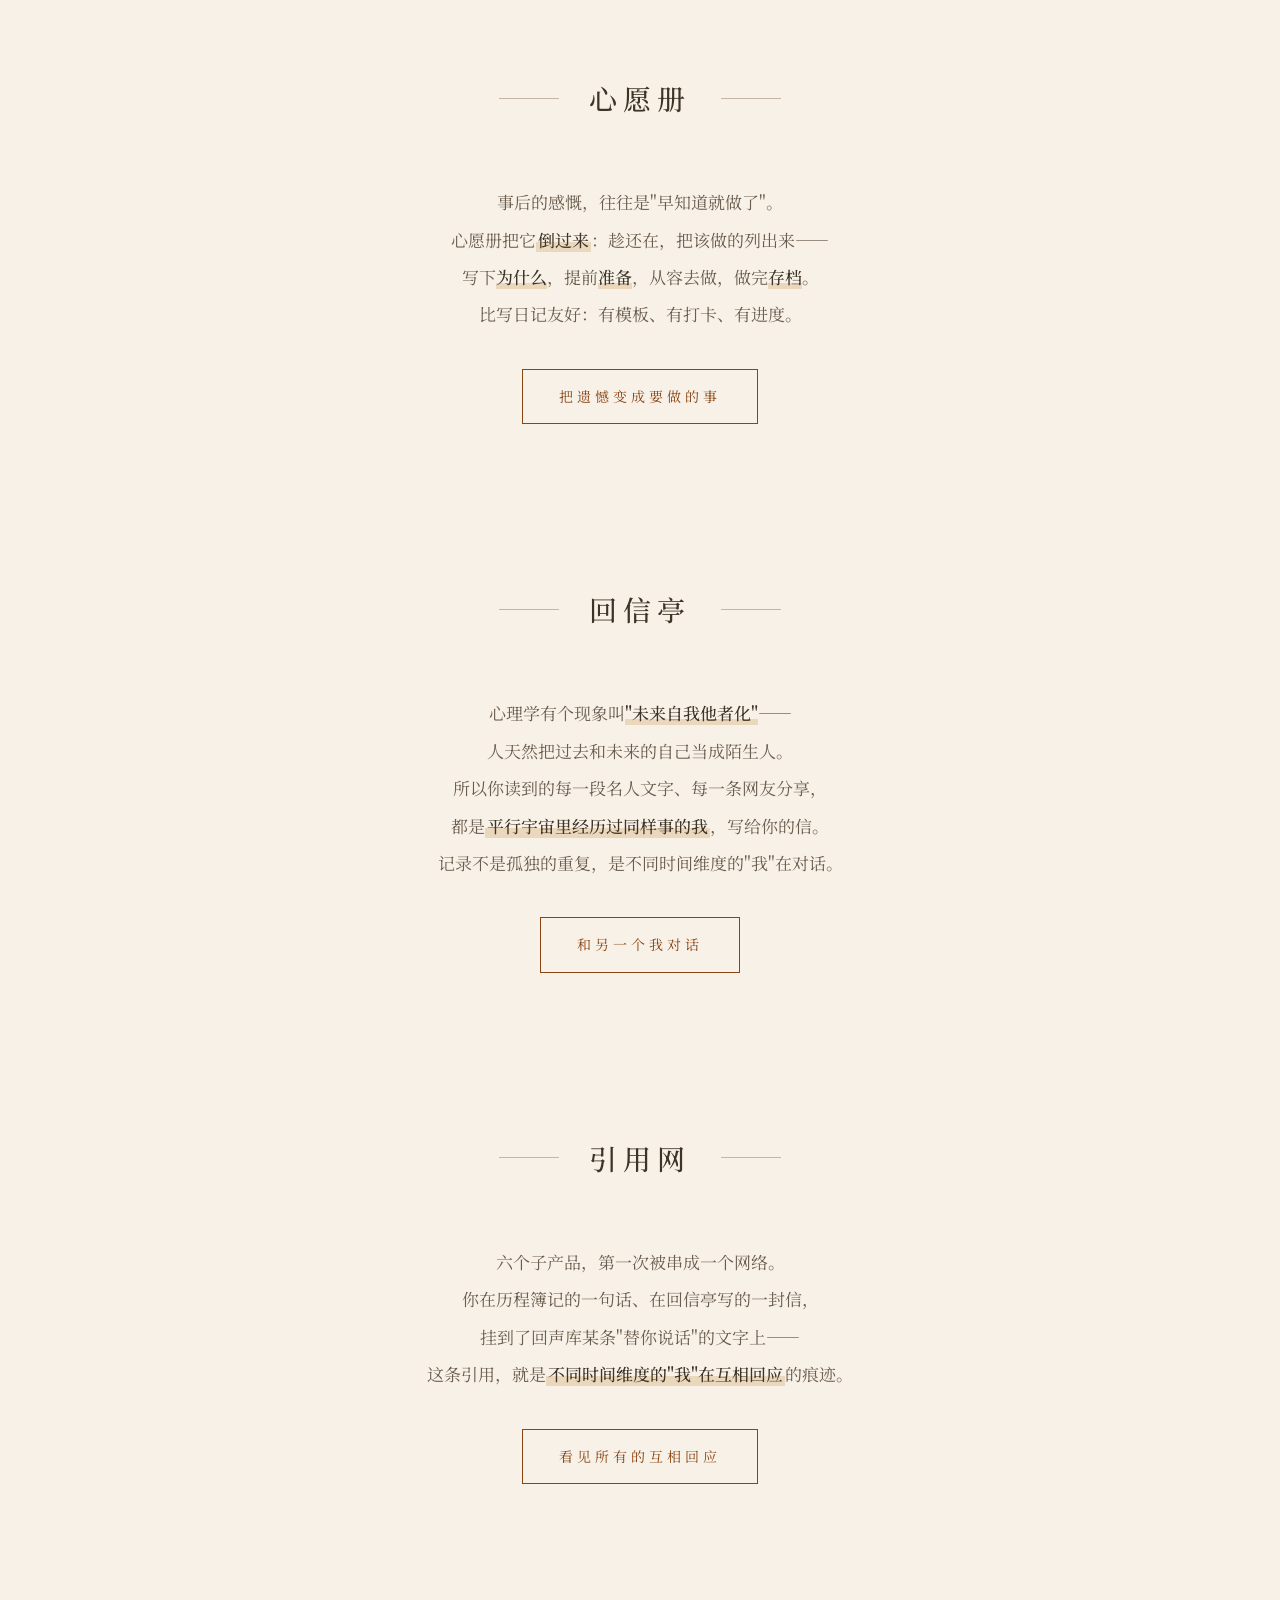
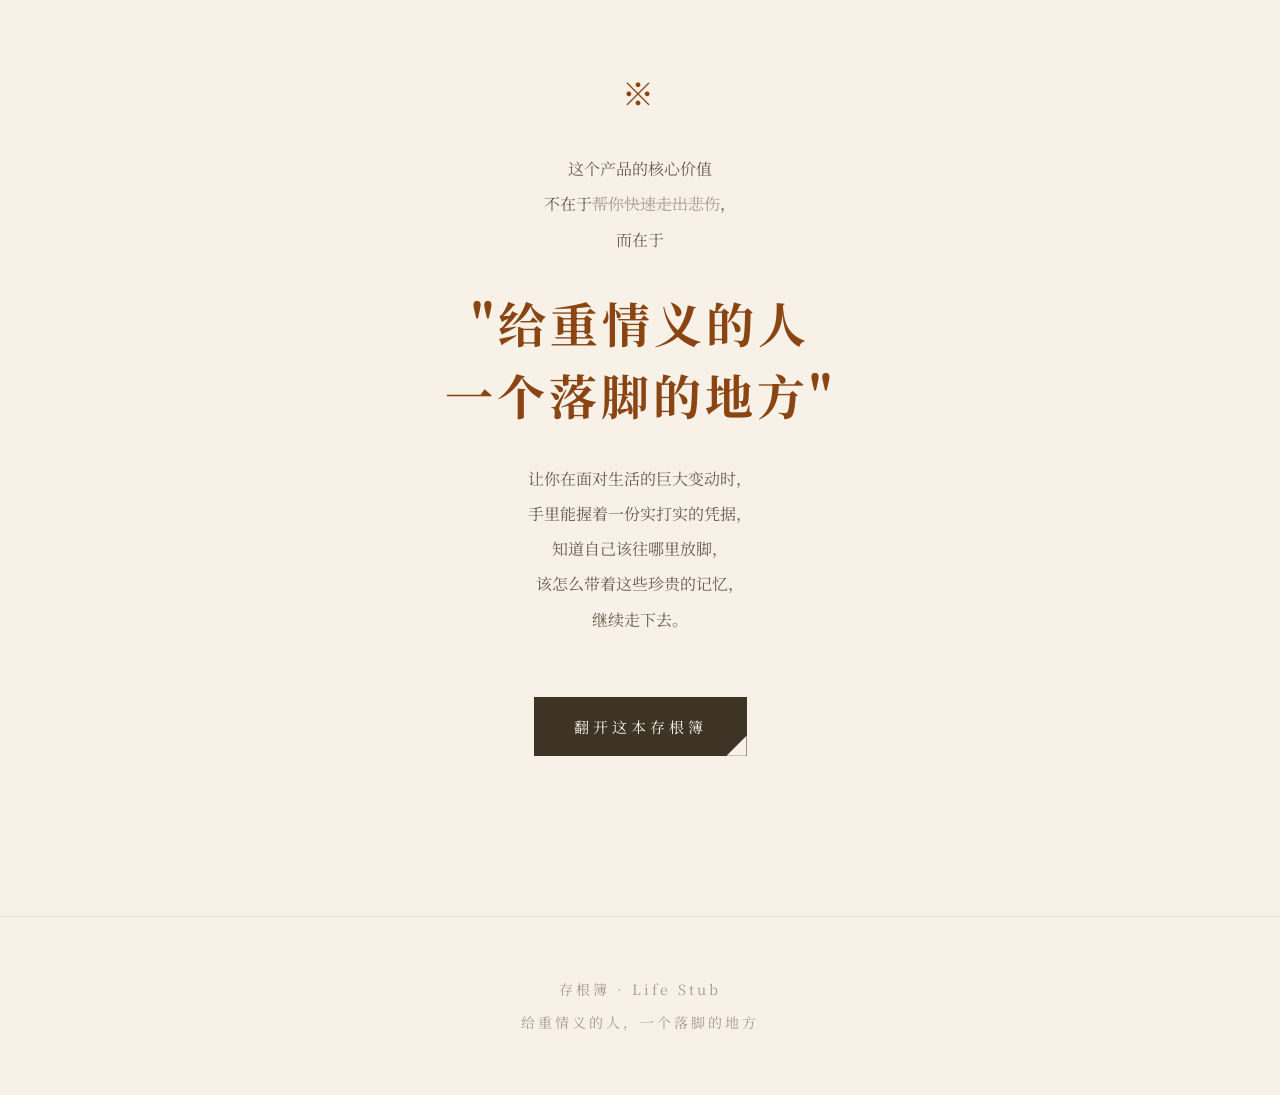
==== commit f1dff3a3: "体验大升级：跨模块一键流转 + 数据可视化 1. 回声库 → 三向摘录：看到喜欢的回声，一键存为历程簿速记 / 生成平行我来信 / 创建关联心愿 2. 时光胶囊 → 开启后写感想：拆开胶囊后可写一句感" ====
--- a/life-stub/index.html
+++ b/life-stub/index.html
@@ -105,6 +105,40 @@
     </div>
   </section>
 
+  <!-- ── 我的内容：实时数据统计 ── -->
+  <section class="my-stats" id="myStats">
+    <div class="my-stats-header">
+      <p class="my-stats-title">我的痕迹</p>
+      <p class="my-stats-hint">这是你在存根簿里留下的所有痕迹</p>
+    </div>
+    <div class="my-stats-grid">
+      <div class="my-stat-card my-stat--echo">
+        <span class="my-stat-num" id="statEcho">0</span>
+        <span class="my-stat-label">条回声</span>
+      </div>
+      <div class="my-stat-card my-stat--journey">
+        <span class="my-stat-num" id="statJourney">0</span>
+        <span class="my-stat-label">段速记</span>
+      </div>
+      <div class="my-stat-card my-stat--wish">
+        <span class="my-stat-num" id="statWish">0</span>
+        <span class="my-stat-label">个心愿</span>
+      </div>
+      <div class="my-stat-card my-stat--capsule">
+        <span class="my-stat-num" id="statCapsule">0</span>
+        <span class="my-stat-label">颗胶囊</span>
+      </div>
+      <div class="my-stat-card my-stat--mail">
+        <span class="my-stat-num" id="statMail">0</span>
+        <span class="my-stat-label">封来信</span>
+      </div>
+      <div class="my-stat-card my-stat--stub">
+        <span class="my-stat-num" id="statStub">0</span>
+        <span class="my-stat-label">本存根</span>
+      </div>
+    </div>
+  </section>
+
   <section id="dimensions" class="dimensions">
     <div class="section-header">
       <div class="section-line"></div>
--- a/life-stub/style.css
+++ b/life-stub/style.css
@@ -1080,6 +1080,79 @@
 .today-action--journey .today-action-mark { color: #6B5D4D; background: rgba(107, 93, 77, 0.1); }
 .today-action--links .today-action-mark { color: #5C4A3A; background: rgba(92, 74, 58, 0.1); }
 
+/* ── 我的痕迹（统计区）── */
+.my-stats {
+  max-width: 960px;
+  margin: 0 auto 64px;
+  padding: 28px;
+  background: #FFFEFA;
+  border: 1px solid var(--line);
+  border-radius: 2px;
+  box-shadow: 0 2px 10px rgba(139, 115, 85, 0.06);
+}
+
+.my-stats-header {
+  text-align: center;
+  margin-bottom: 20px;
+}
+
+.my-stats-title {
+  font-family: 'Noto Serif SC', serif;
+  font-size: 1.15rem;
+  font-weight: 600;
+  color: var(--ink);
+  margin: 0 0 4px;
+}
+
+.my-stats-hint {
+  font-size: 0.85rem;
+  color: var(--ink-faint);
+  margin: 0;
+}
+
+.my-stats-grid {
+  display: grid;
+  grid-template-columns: repeat(6, 1fr);
+  gap: 12px;
+}
+
+.my-stat-card {
+  text-align: center;
+  padding: 16px 8px;
+  background: #FDF9F2;
+  border: 1px solid var(--line);
+  border-radius: 3px;
+  transition: transform 0.2s, box-shadow 0.2s;
+}
+
+.my-stat-card:hover {
+  transform: translateY(-3px);
+  box-shadow: 0 4px 12px rgba(139, 115, 85, 0.1);
+}
+
+.my-stat-num {
+  display: block;
+  font-family: 'Noto Serif SC', serif;
+  font-size: 1.8rem;
+  font-weight: 700;
+  color: var(--accent);
+  line-height: 1.2;
+}
+
+.my-stat-label {
+  display: block;
+  font-size: 0.78rem;
+  color: var(--ink-faint);
+  margin-top: 4px;
+}
+
+.my-stat--echo .my-stat-num { color: #8B7355; }
+.my-stat--journey .my-stat-num { color: #6B5D4D; }
+.my-stat--wish .my-stat-num { color: #9B7B47; }
+.my-stat--capsule .my-stat-num { color: #7A6A55; }
+.my-stat--mail .my-stat-num { color: #A0522D; }
+.my-stat--stub .my-stat-num { color: #5C4A3A; }
+
 @media (max-width: 768px) {
   .nav-inner {
     padding: 14px 20px;
@@ -1172,6 +1245,11 @@
   .today-action { padding: 14px 16px; }
   .today-action-title { font-size: 0.95rem; }
   .today-action-hint { font-size: 0.78rem; }
+
+  .my-stats { padding: 20px 16px; }
+  .my-stats-grid { grid-template-columns: repeat(3, 1fr); gap: 8px; }
+  .my-stat-num { font-size: 1.4rem; }
+  .my-stat-card { padding: 12px 4px; }
 }
 
 /* ── v0.2: 存根簿切换器 ── */
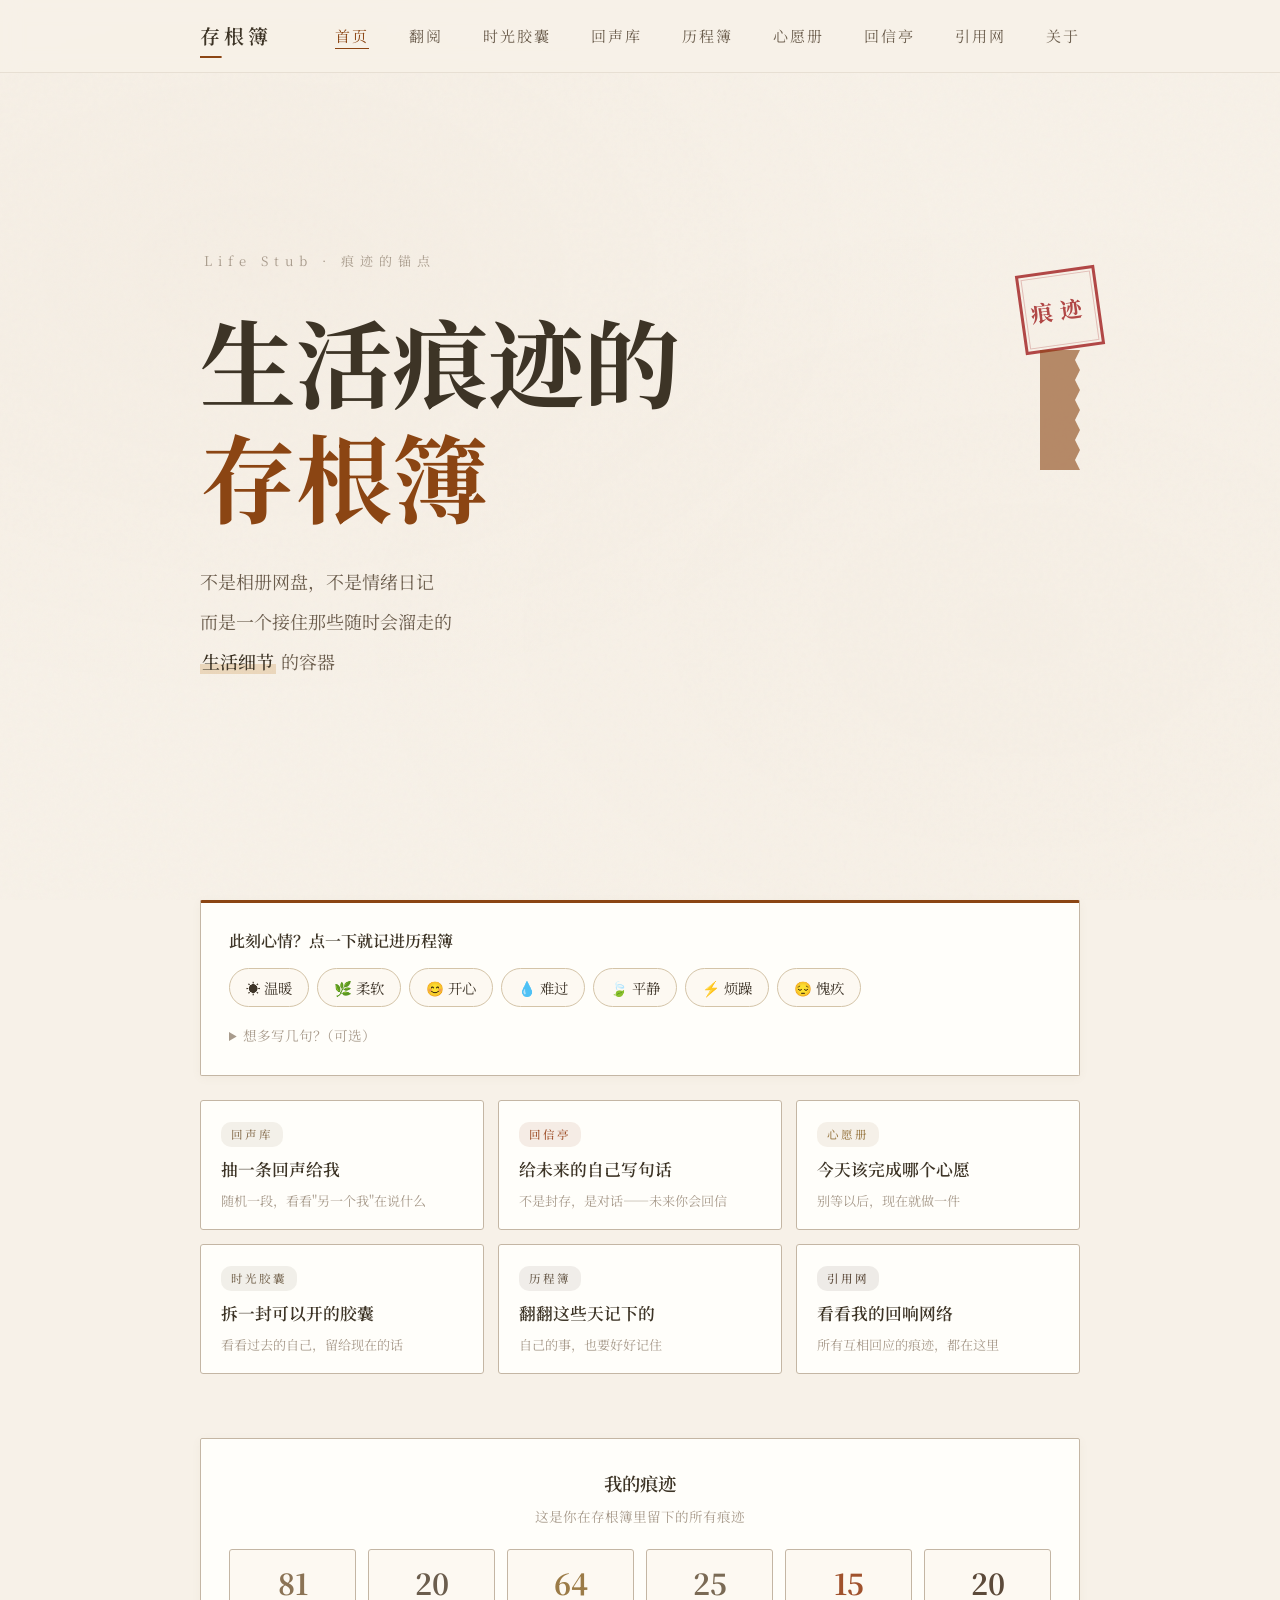
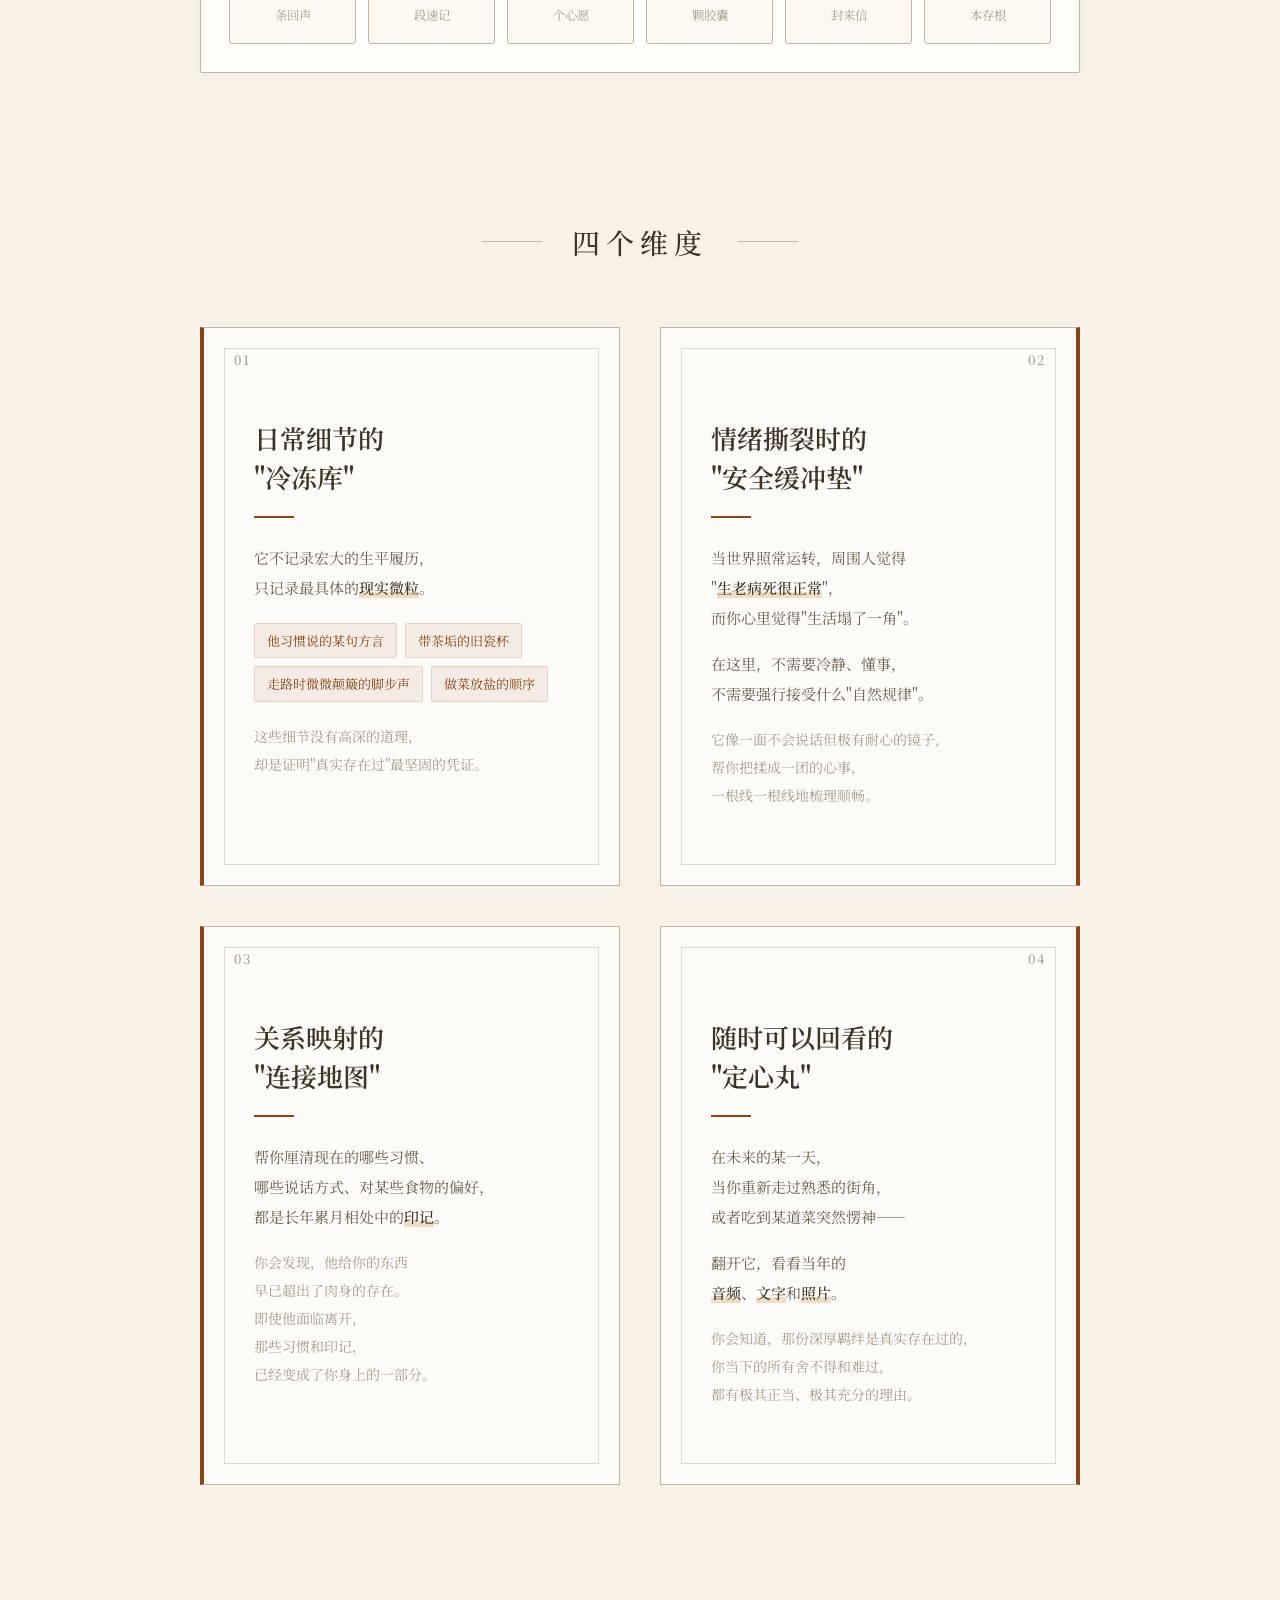
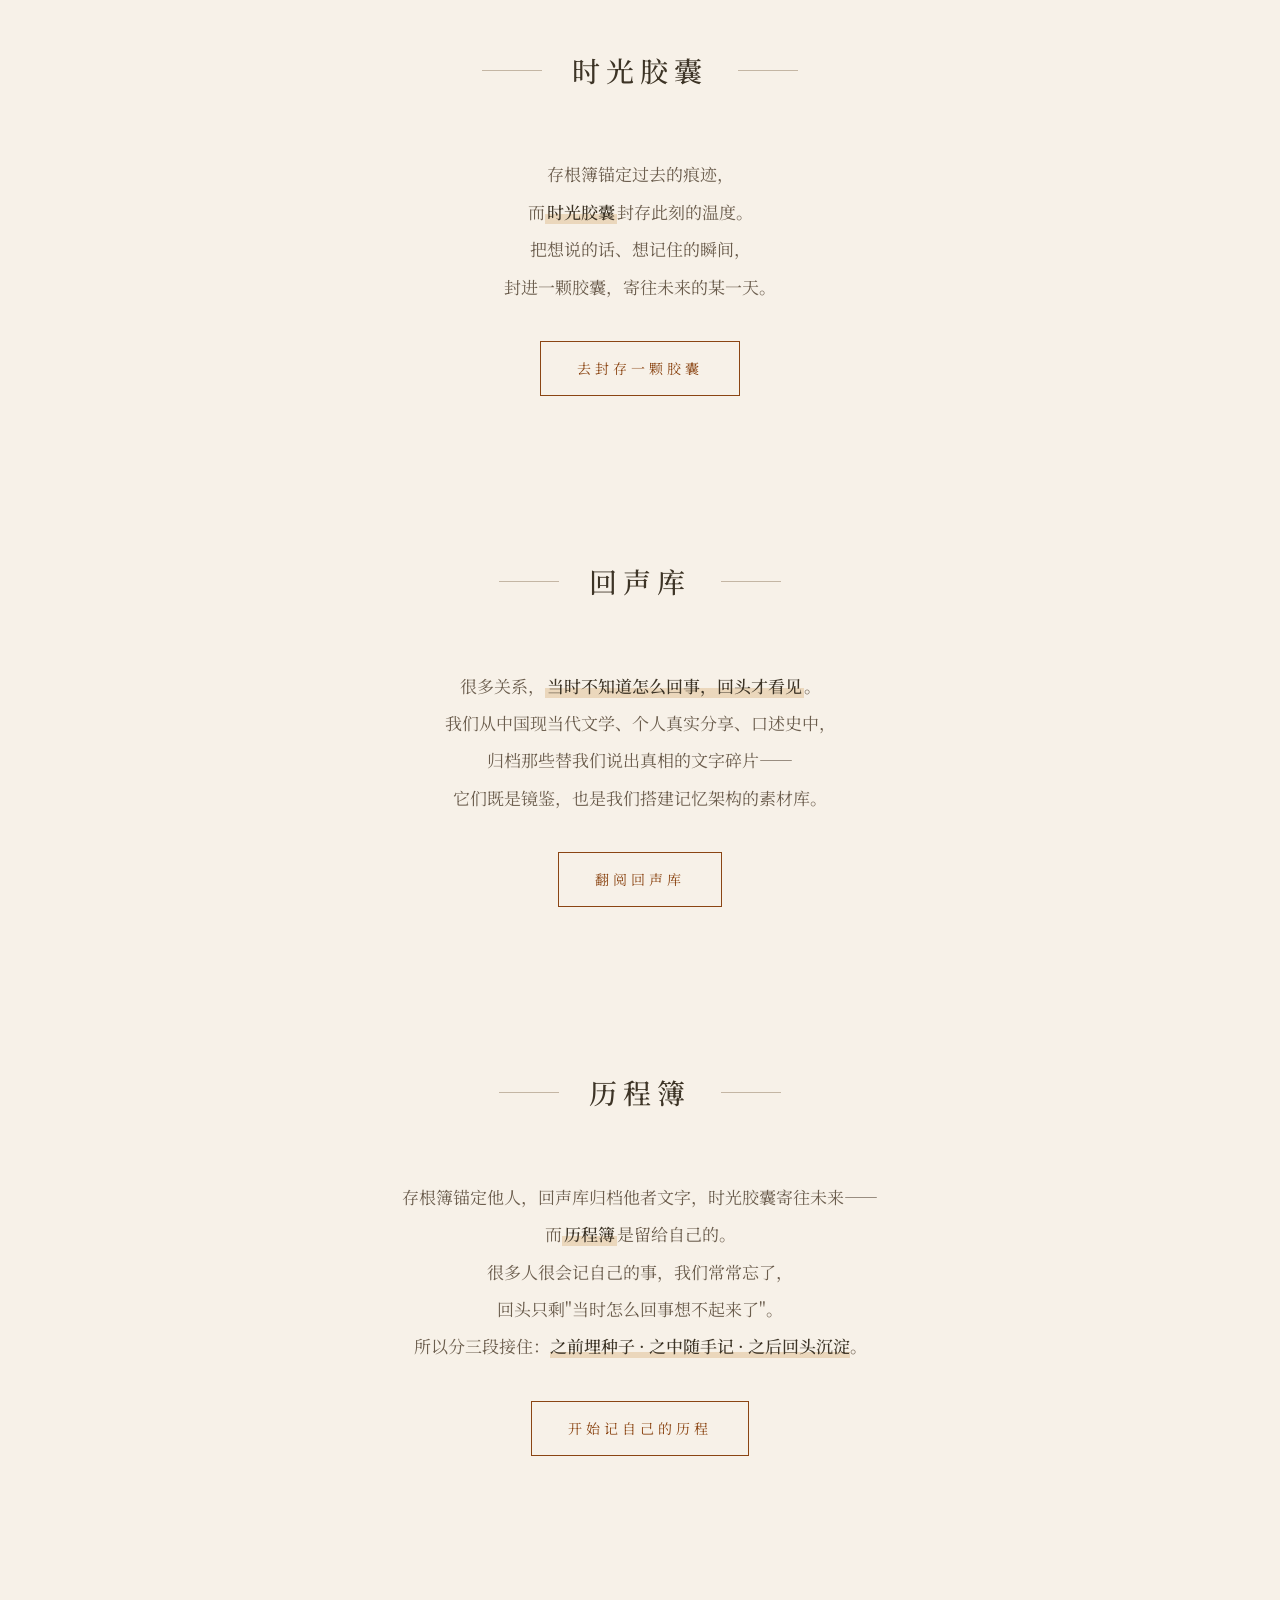
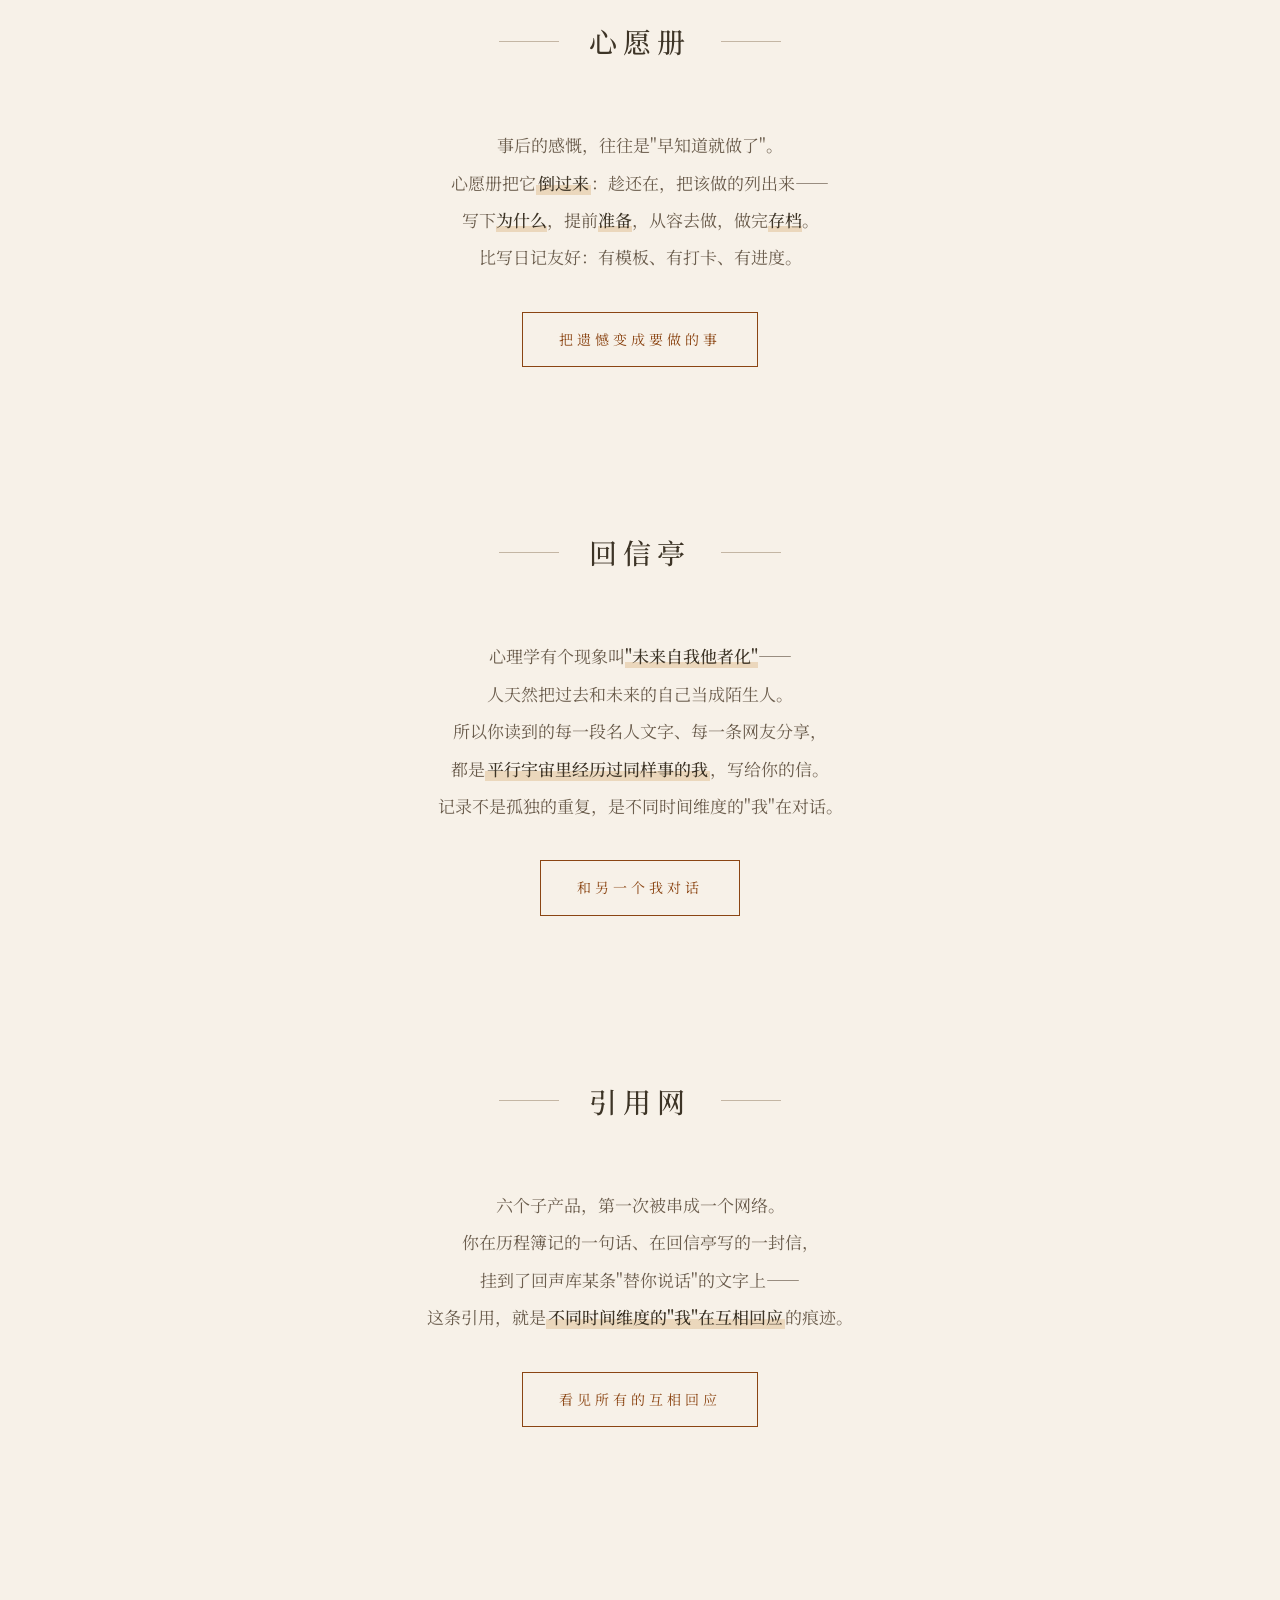
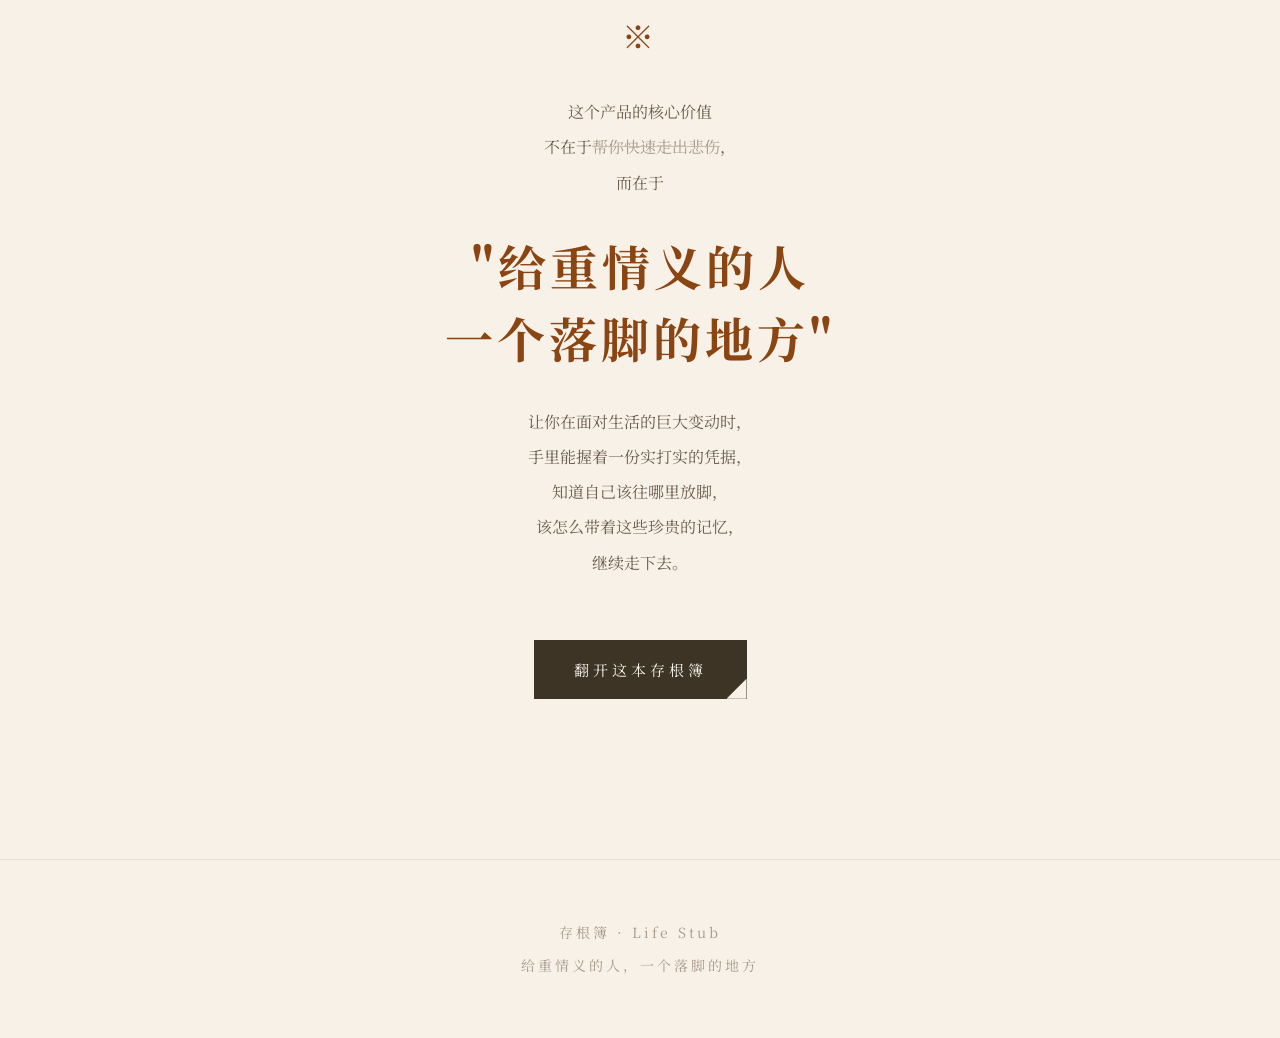
==== commit 84dea14c: "交互模式革命：打字从主要输入降为可选补充 核心改造：所有模块的主交互改为"点击"，打字降为折叠隐藏的可选项  1. 首页：7个心情标签一键打卡，打字区折叠隐藏 2. 历程簿：7个心情标签 + 10个场" ====
--- a/life-stub/index.html
+++ b/life-stub/index.html
@@ -48,26 +48,38 @@
 
   <!-- ── 今日入口：点一下就有动作，不用找 ── -->
   <section class="today-entry">
-    <!-- 速记：直接写，直接存 -->
+    <!-- 一键打卡：不用打字 -->
     <div class="today-quick">
-      <p class="today-quick-label">今天想记下点什么？</p>
-      <div class="today-quick-box">
-        <textarea id="todayQuickText" rows="2" placeholder="一句话也行。Ctrl/⌘ + Enter 保存到历程簿"></textarea>
-        <div class="today-quick-bar">
-          <select id="todayQuickMood">
-            <option value="">心情（可选）</option>
-            <option value="温暖">温暖</option>
-            <option value="柔软">柔软</option>
-            <option value="开心">开心</option>
-            <option value="难过">难过</option>
-            <option value="平静">平静</option>
-            <option value="烦躁">烦躁</option>
-            <option value="愧疚">愧疚</option>
-          </select>
-          <button id="todayQuickSave" class="today-quick-btn">记下这一刻</button>
+      <p class="today-quick-label">此刻心情？点一下就记进历程簿</p>
+      <div class="today-punch-tags" id="todayPunchTags">
+        <button class="punch-tag" data-mood="温暖" data-text="此刻觉得温暖。">☀️ 温暖</button>
+        <button class="punch-tag" data-mood="柔软" data-text="心里软了一下。">🌿 柔软</button>
+        <button class="punch-tag" data-mood="开心" data-text="今天有开心的事。">😊 开心</button>
+        <button class="punch-tag" data-mood="难过" data-text="有点难过。">💧 难过</button>
+        <button class="punch-tag" data-mood="平静" data-text="此刻很平静。">🍃 平静</button>
+        <button class="punch-tag" data-mood="烦躁" data-text="今天有点烦。">⚡ 烦躁</button>
+        <button class="punch-tag" data-mood="愧疚" data-text="想起一件亏欠的事。">😔 愧疚</button>
+      </div>
+      <details class="today-quick-details">
+        <summary>想多写几句？（可选）</summary>
+        <div class="today-quick-box">
+          <textarea id="todayQuickText" rows="2" placeholder="一句话也行。Ctrl/⌘ + Enter 保存到历程簿"></textarea>
+          <div class="today-quick-bar">
+            <select id="todayQuickMood">
+              <option value="">心情（可选）</option>
+              <option value="温暖">温暖</option>
+              <option value="柔软">柔软</option>
+              <option value="开心">开心</option>
+              <option value="难过">难过</option>
+              <option value="平静">平静</option>
+              <option value="烦躁">烦躁</option>
+              <option value="愧疚">愧疚</option>
+            </select>
+            <button id="todayQuickSave" class="today-quick-btn">记下这一刻</button>
+          </div>
+          <p id="todayQuickHint" class="today-quick-hint" hidden>✓ 已存进历程簿</p>
         </div>
-        <p id="todayQuickHint" class="today-quick-hint" hidden>✓ 已存进历程簿</p>
-      </div>
+      </details>
     </div>
 
     <!-- 六个行动入口：点一下就触发 -->
--- a/life-stub/style.css
+++ b/life-stub/style.css
@@ -926,6 +926,49 @@
   font-weight: 600;
   color: var(--ink);
   margin-bottom: 12px;
+}
+
+.today-punch-tags {
+  display: flex;
+  flex-wrap: wrap;
+  gap: 8px;
+  margin-bottom: 12px;
+}
+
+.punch-tag {
+  background: #FDF9F2;
+  border: 1px solid #D4C4A8;
+  padding: 8px 16px;
+  font-family: inherit;
+  font-size: 0.9rem;
+  color: #3E3529;
+  border-radius: 20px;
+  cursor: pointer;
+  transition: all 0.15s;
+}
+
+.punch-tag:hover {
+  background: var(--accent);
+  color: #fff;
+  border-color: var(--accent);
+  transform: translateY(-2px);
+}
+
+.punch-tag.punched {
+  background: #6B8E4E;
+  color: #fff;
+  border-color: #6B8E4E;
+}
+
+.today-quick-details {
+  margin-top: 8px;
+}
+
+.today-quick-details summary {
+  font-size: 0.85rem;
+  color: var(--ink-faint);
+  cursor: pointer;
+  padding: 4px 0;
 }
 
 .today-quick-box {
